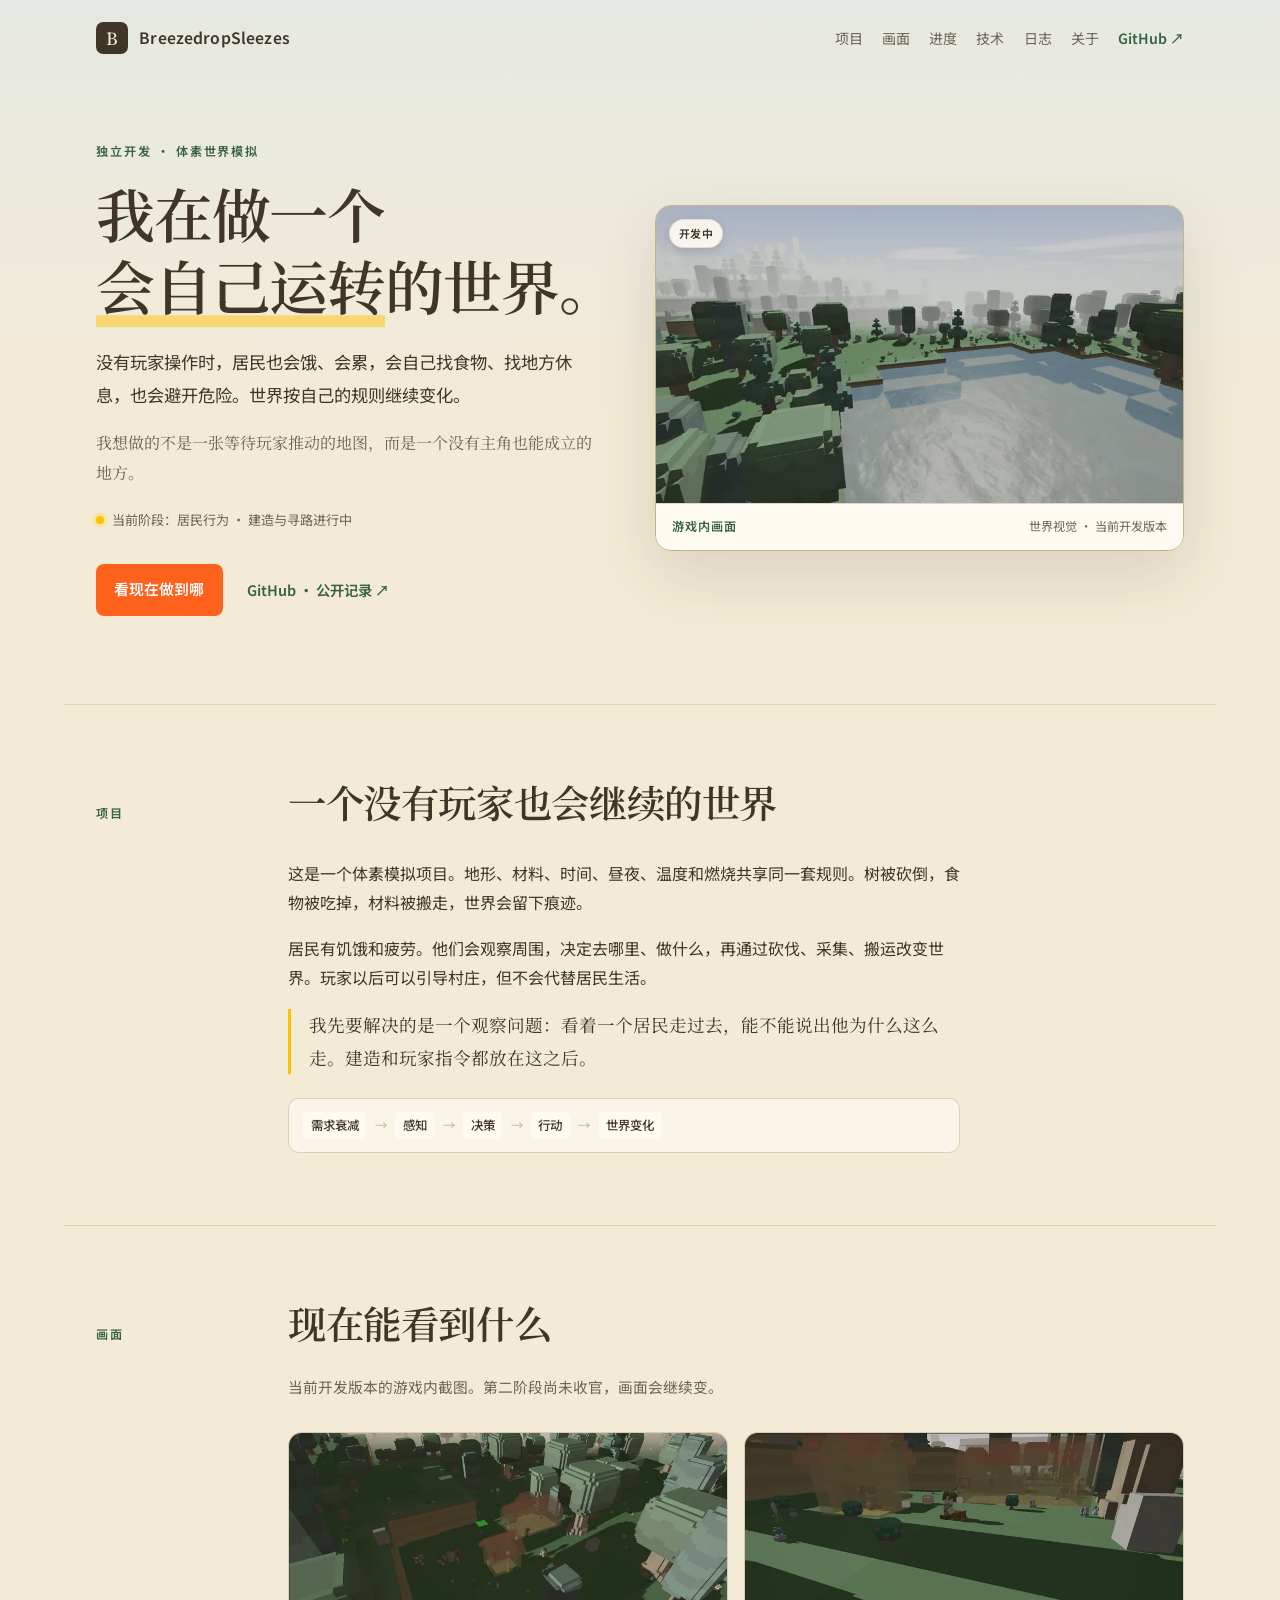
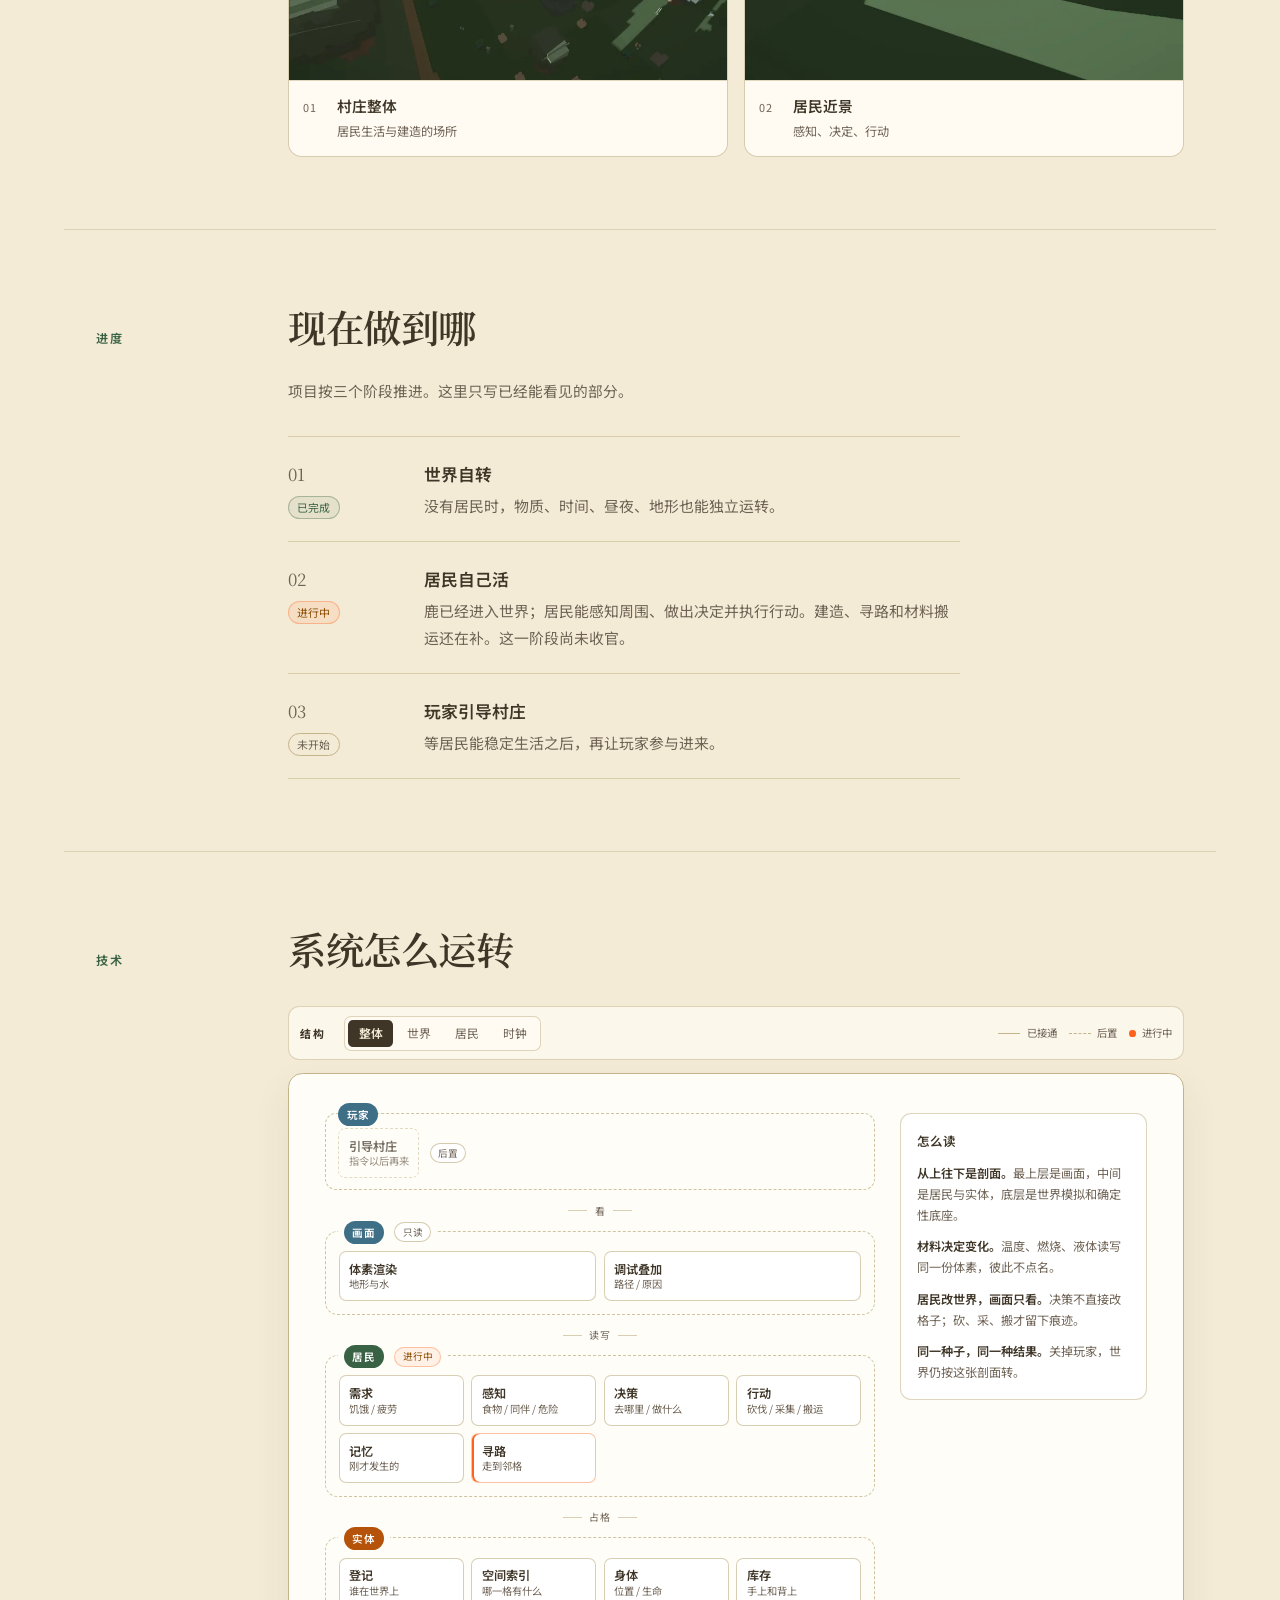
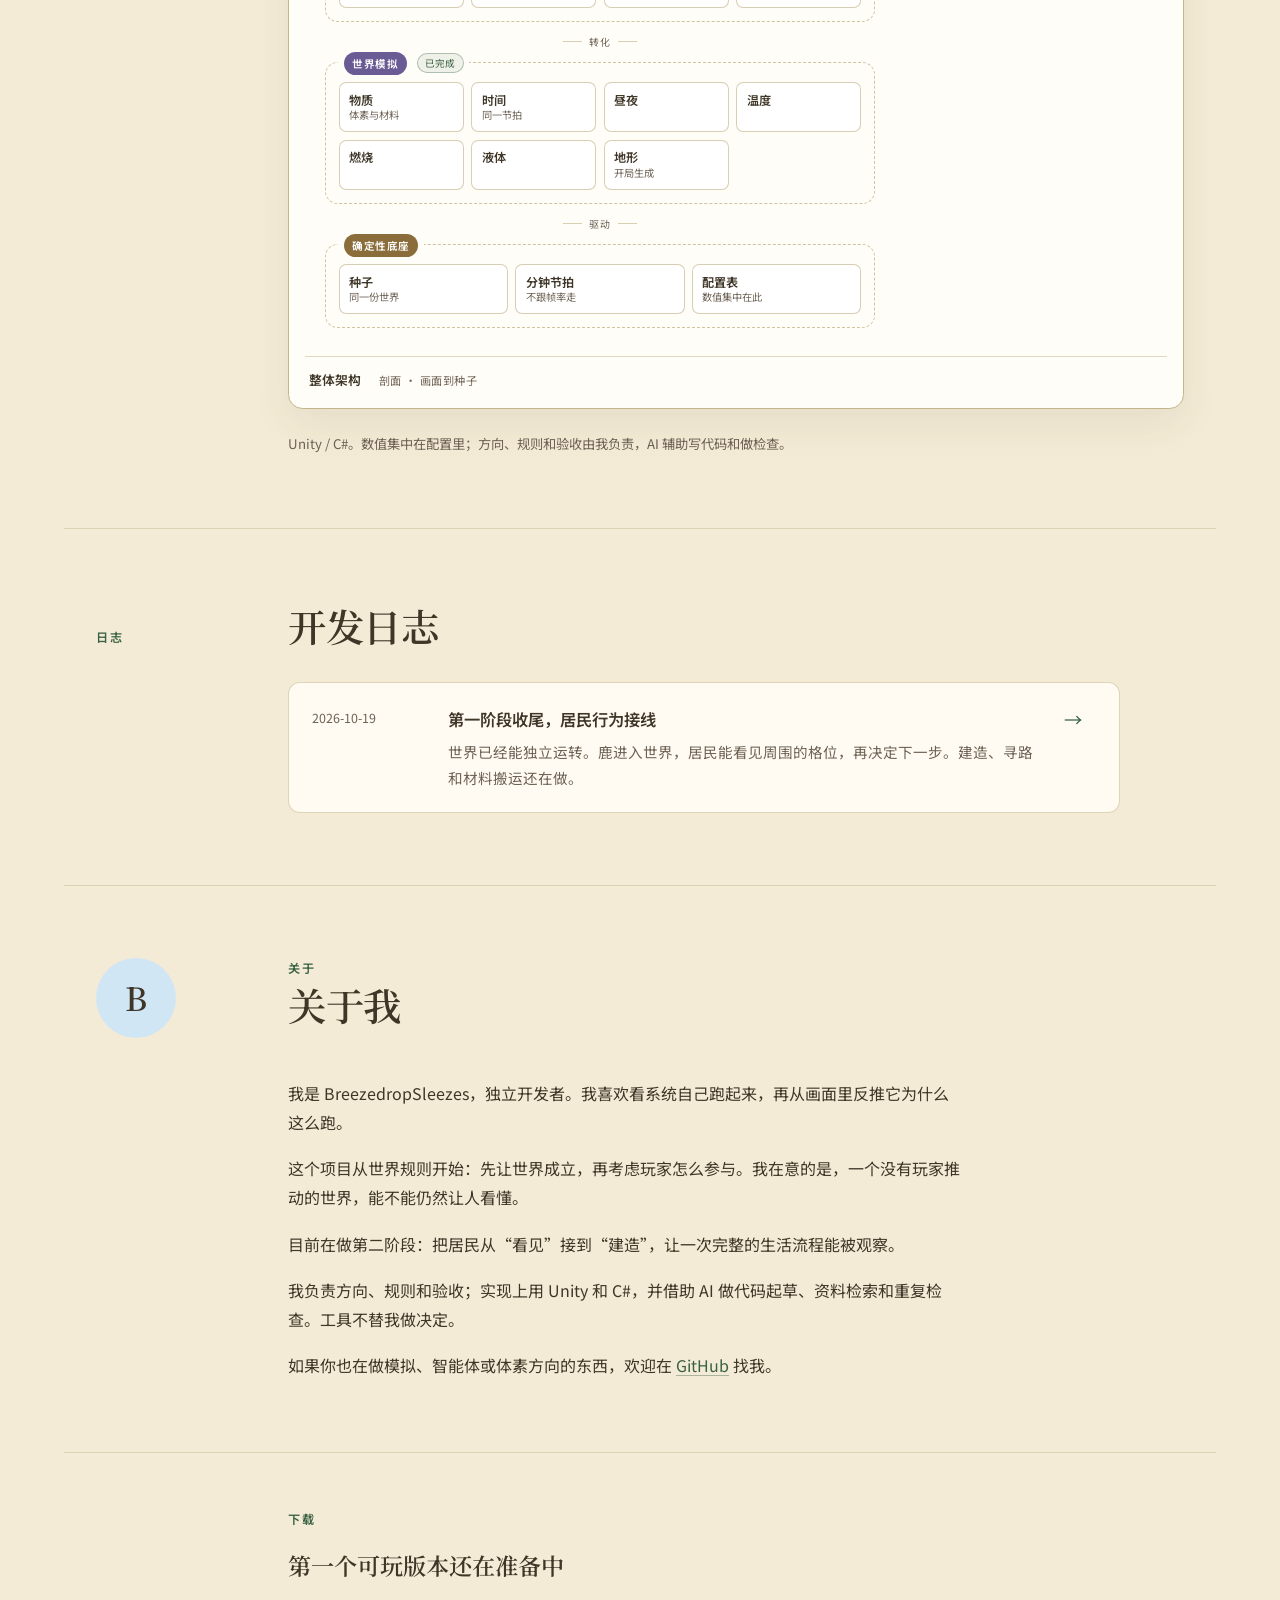
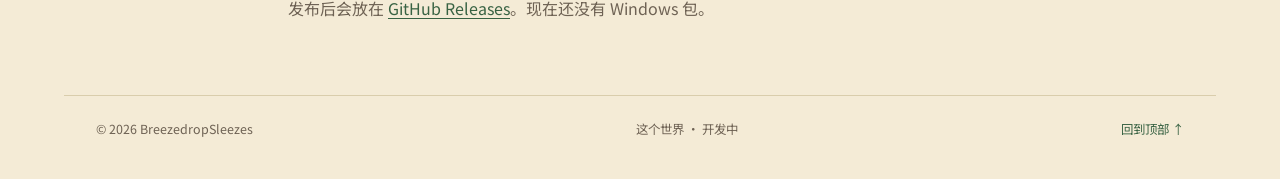
==== index.html @ d8ef123d "保存当前公开页：个人主页、游戏截图和四视图系统地图。 Co-authored-by: Cursor <cursoragent@cursor.com>" ====
<!DOCTYPE html>
<html lang="zh-Hans">
<head>
  <meta charset="utf-8">
  <meta name="viewport" content="width=device-width, initial-scale=1">
  <meta name="theme-color" content="#f4ebd6">
  <title>BreezedropSleezes · 会自己运转的体素世界</title>
  <meta name="description" content="独立开发者 BreezedropSleezes 的个人主页：一个没有玩家也会继续运转的体素世界。">
  <link rel="stylesheet" href="site.css?v=12">
</head>
<body>
  <a class="skip" href="#main">跳到正文</a>

  <header class="site-header">
    <a class="brand" href="#top">
      <span class="brand-mark" aria-hidden="true">B</span>
      <span class="brand-name">BreezedropSleezes</span>
    </a>
    <nav class="site-nav" aria-label="主导航">
      <a href="#project">项目</a>
      <a href="#shots">画面</a>
      <a href="#progress">进度</a>
      <a href="#tech">技术</a>
      <a href="#log">日志</a>
      <a href="#about">关于</a>
      <a class="nav-github" href="https://github.com/BreezedropSleezes/small-world">GitHub <span aria-hidden="true">↗</span></a>
    </nav>
  </header>

  <main id="main">
    <section class="hero" id="top">
      <div class="hero-copy">
        <p class="eyebrow">独立开发 · 体素世界模拟</p>
        <h1>我在做一个<br><span class="h1-line"><em>会自己运转</em>的世界。</span></h1>
        <p class="lead">没有玩家操作时，居民也会饿、会累，会自己找食物、找地方休息，也会避开危险。世界按自己的规则继续变化。</p>
        <p class="hero-note">我想做的不是一张等待玩家推动的地图，而是一个没有主角也能成立的地方。</p>
        <p class="hero-status"><span class="status-dot" aria-hidden="true"></span>当前阶段：居民行为 · 建造与寻路进行中</p>
        <div class="actions">
          <a class="button" href="#progress">看现在做到哪</a>
          <a class="text-link" href="https://github.com/BreezedropSleezes/small-world">GitHub · 公开记录 <span aria-hidden="true">↗</span></a>
        </div>
      </div>

      <figure class="hero-shot">
        <div class="shot-frame">
          <span class="shot-badge">开发中</span>
          <picture>
            <source type="image/webp" srcset="assets/world-800.webp 800w, assets/world-1600.webp 1600w" sizes="(max-width: 900px) 92vw, 46vw">
            <img src="assets/world-1600.jpg" srcset="assets/world-800.jpg 800w, assets/world-1600.jpg 1600w" sizes="(max-width: 900px) 92vw, 46vw" width="1600" height="900" alt="体素世界的游戏内画面，包含地形、植被与光照" fetchpriority="high">
          </picture>
          <figcaption>
            <span class="shot-kicker">游戏内画面</span>
            <span class="shot-title">世界视觉 · 当前开发版本</span>
          </figcaption>
        </div>
      </figure>
    </section>

    <section class="section" id="project">
      <div class="section-head">
        <p class="eyebrow">项目</p>
        <h2>一个没有玩家也会继续的世界</h2>
      </div>
      <div class="prose">
        <p>这是一个体素模拟项目。地形、材料、时间、昼夜、温度和燃烧共享同一套规则。树被砍倒，食物被吃掉，材料被搬走，世界会留下痕迹。</p>
        <p>居民有饥饿和疲劳。他们会观察周围，决定去哪里、做什么，再通过砍伐、采集、搬运改变世界。玩家以后可以引导村庄，但不会代替居民生活。</p>
        <p class="statement">我先要解决的是一个观察问题：看着一个居民走过去，能不能说出他为什么这么走。建造和玩家指令都放在这之后。</p>
        <div class="loop-strip" aria-label="居民行为回路">
          <span>需求衰减</span><i aria-hidden="true">→</i>
          <span>感知</span><i aria-hidden="true">→</i>
          <span>决策</span><i aria-hidden="true">→</i>
          <span>行动</span><i aria-hidden="true">→</i>
          <span>世界变化</span>
        </div>
      </div>
    </section>

    <section class="section" id="shots">
      <div class="section-head">
        <p class="eyebrow">画面</p>
        <h2>现在能看到什么</h2>
        <p class="section-intro">当前开发版本的游戏内截图。第二阶段尚未收官，画面会继续变。</p>
      </div>
      <div class="gallery">
        <figure class="shot-card">
          <picture>
            <source type="image/webp" srcset="assets/village-800.webp 800w, assets/village-1600.webp 1600w" sizes="(max-width: 900px) 92vw, 28vw">
            <img src="assets/village-1600.jpg" srcset="assets/village-800.jpg 800w, assets/village-1600.jpg 1600w" sizes="(max-width: 900px) 92vw, 28vw" width="1600" height="900" alt="村庄整体的游戏内画面" loading="lazy">
          </picture>
          <figcaption>
            <span>01</span>
            <strong>村庄整体</strong>
            <small>居民生活与建造的场所</small>
          </figcaption>
        </figure>
        <figure class="shot-card">
          <picture>
            <source type="image/webp" srcset="assets/resident-800.webp 800w, assets/resident-1600.webp 1600w" sizes="(max-width: 900px) 92vw, 28vw">
            <img src="assets/resident-1600.jpg" srcset="assets/resident-800.jpg 800w, assets/resident-1600.jpg 1600w" sizes="(max-width: 900px) 92vw, 28vw" width="1600" height="900" alt="居民近景的游戏内画面" loading="lazy">
          </picture>
          <figcaption>
            <span>02</span>
            <strong>居民近景</strong>
            <small>感知、决定、行动</small>
          </figcaption>
        </figure>
      </div>
    </section>

    <section class="section" id="progress">
      <div class="section-head">
        <p class="eyebrow">进度</p>
        <h2>现在做到哪</h2>
        <p class="section-intro">项目按三个阶段推进。这里只写已经能看见的部分。</p>
      </div>
      <ol class="timeline">
        <li class="timeline-item is-done">
          <div class="timeline-meta"><span class="phase">01</span><span class="pill">已完成</span></div>
          <div class="timeline-body">
            <h3>世界自转</h3>
            <p>没有居民时，物质、时间、昼夜、地形也能独立运转。</p>
          </div>
        </li>
        <li class="timeline-item is-active">
          <div class="timeline-meta"><span class="phase">02</span><span class="pill">进行中</span></div>
          <div class="timeline-body">
            <h3>居民自己活</h3>
            <p>鹿已经进入世界；居民能感知周围、做出决定并执行行动。建造、寻路和材料搬运还在补。这一阶段尚未收官。</p>
          </div>
        </li>
        <li class="timeline-item">
          <div class="timeline-meta"><span class="phase">03</span><span class="pill">未开始</span></div>
          <div class="timeline-body">
            <h3>玩家引导村庄</h3>
            <p>等居民能稳定生活之后，再让玩家参与进来。</p>
          </div>
        </li>
      </ol>
    </section>

    <section class="section" id="tech">
      <div class="section-head">
        <p class="eyebrow">技术</p>
        <h2>系统怎么运转</h2>
      </div>
      <div class="arch">
        <div class="arch-toolbar">
          <p class="arch-kicker">结构</p>
          <div class="arch-tabs">
            <input class="arch-input" type="radio" name="arch-view" id="arch-overview" checked>
            <label for="arch-overview">整体</label>
            <input class="arch-input" type="radio" name="arch-view" id="arch-world">
            <label for="arch-world">世界</label>
            <input class="arch-input" type="radio" name="arch-view" id="arch-agent">
            <label for="arch-agent">居民</label>
            <input class="arch-input" type="radio" name="arch-view" id="arch-clock">
            <label for="arch-clock">时钟</label>
          </div>
          <ul class="arch-legend">
            <li><i class="arch-swatch" aria-hidden="true"></i>已接通</li>
            <li><i class="arch-swatch is-dash" aria-hidden="true"></i>后置</li>
            <li><i class="arch-swatch is-hot" aria-hidden="true"></i>进行中</li>
          </ul>
        </div>

        <div class="arch-viewport">
          <article class="arch-board" data-panel="overview" aria-label="整体架构">
            <div class="arch-frame">
              <span class="arch-c tl" aria-hidden="true"></span>
              <span class="arch-c tr" aria-hidden="true"></span>
              <span class="arch-c bl" aria-hidden="true"></span>
              <span class="arch-c br" aria-hidden="true"></span>
              <div class="arch-split">
                <div class="arch-stack">
                  <div class="arch-player">
                    <span class="arch-layer-idx">00</span>
                    <strong>玩家</strong>
                    <div class="arch-node is-pending"><strong>引导村庄</strong><small>指令以后再来</small></div>
                    <span class="arch-tag">后置</span>
                  </div>
                  <div class="arch-join">看</div>
                  <div class="arch-layer is-view">
                    <div class="arch-layer-head">
                      <span class="arch-layer-idx">01</span>
                      <strong>画面</strong>
                      <span class="arch-tag">只读</span>
                    </div>
                    <div class="arch-nodes">
                      <div class="arch-node"><strong>体素渲染</strong><small>地形与水</small></div>
                      <div class="arch-node"><strong>调试叠加</strong><small>路径 / 原因</small></div>
                    </div>
                  </div>
                  <div class="arch-join">读写</div>
                  <div class="arch-layer is-agent">
                    <div class="arch-layer-head">
                      <span class="arch-layer-idx">02</span>
                      <strong>居民</strong>
                      <span class="arch-tag is-hot">进行中</span>
                    </div>
                    <div class="arch-nodes">
                      <div class="arch-node"><strong>需求</strong><small>饥饿 / 疲劳</small></div>
                      <div class="arch-node"><strong>感知</strong><small>食物 / 同伴 / 危险</small></div>
                      <div class="arch-node"><strong>决策</strong><small>去哪里 / 做什么</small></div>
                      <div class="arch-node"><strong>行动</strong><small>砍伐 / 采集 / 搬运</small></div>
                      <div class="arch-node"><strong>记忆</strong><small>刚才发生的</small></div>
                      <div class="arch-node is-hot"><strong>寻路</strong><small>走到邻格</small></div>
                    </div>
                  </div>
                  <div class="arch-join">占格</div>
                  <div class="arch-layer is-entity">
                    <div class="arch-layer-head">
                      <span class="arch-layer-idx">03</span>
                      <strong>实体</strong>
                    </div>
                    <div class="arch-nodes">
                      <div class="arch-node"><strong>登记</strong><small>谁在世界上</small></div>
                      <div class="arch-node"><strong>空间索引</strong><small>哪一格有什么</small></div>
                      <div class="arch-node"><strong>身体</strong><small>位置 / 生命</small></div>
                      <div class="arch-node"><strong>库存</strong><small>手上和背上</small></div>
                    </div>
                  </div>
                  <div class="arch-join">转化</div>
                  <div class="arch-layer is-world">
                    <div class="arch-layer-head">
                      <span class="arch-layer-idx">04</span>
                      <strong>世界模拟</strong>
                      <span class="arch-tag is-done">已完成</span>
                    </div>
                    <div class="arch-nodes">
                      <div class="arch-node"><strong>物质</strong><small>体素与材料</small></div>
                      <div class="arch-node"><strong>时间</strong><small>同一节拍</small></div>
                      <div class="arch-node"><strong>昼夜</strong></div>
                      <div class="arch-node"><strong>温度</strong></div>
                      <div class="arch-node"><strong>燃烧</strong></div>
                      <div class="arch-node"><strong>液体</strong></div>
                      <div class="arch-node"><strong>地形</strong><small>开局生成</small></div>
                    </div>
                  </div>
                  <div class="arch-join">驱动</div>
                  <div class="arch-layer is-base">
                    <div class="arch-layer-head">
                      <span class="arch-layer-idx">05</span>
                      <strong>确定性底座</strong>
                    </div>
                    <div class="arch-nodes">
                      <div class="arch-node"><strong>种子</strong><small>同一份世界</small></div>
                      <div class="arch-node"><strong>分钟节拍</strong><small>不跟帧率走</small></div>
                      <div class="arch-node"><strong>配置表</strong><small>数值集中在此</small></div>
                    </div>
                  </div>
                </div>
                <aside class="arch-notes">
                  <h3>怎么读</h3>
                  <p><strong>从上往下是剖面。</strong>最上层是画面，中间是居民与实体，底层是世界模拟和确定性底座。</p>
                  <p><strong>材料决定变化。</strong>温度、燃烧、液体读写同一份体素，彼此不点名。</p>
                  <p><strong>居民改世界，画面只看。</strong>决策不直接改格子；砍、采、搬才留下痕迹。</p>
                  <p><strong>同一种子，同一种结果。</strong>关掉玩家，世界仍按这张剖面转。</p>
                </aside>
              </div>
            </div>
            <footer class="arch-plate">
              <span class="arch-plate-id">01 / 04</span>
              <b>整体架构</b>
              <span>剖面 · 画面到种子</span>
            </footer>
          </article>

          <article class="arch-board" data-panel="world" aria-label="世界模拟">
            <div class="arch-frame">
              <span class="arch-c tl" aria-hidden="true"></span>
              <span class="arch-c tr" aria-hidden="true"></span>
              <span class="arch-c bl" aria-hidden="true"></span>
              <span class="arch-c br" aria-hidden="true"></span>
              <div class="world-beat">
                <strong>时间节拍</strong>
                <div class="world-beat-line" aria-hidden="true"></div>
              </div>
              <div class="world-systems">
                <div class="arch-node"><strong>昼夜</strong><small>阶段更替</small></div>
                <div class="arch-node"><strong>温度</strong><small>热在格子里走</small></div>
                <div class="arch-node"><strong>燃烧</strong><small>蔓延 · 产热</small></div>
                <div class="arch-node"><strong>液体</strong><small>流 · 结冰</small></div>
                <div class="arch-node"><strong>再生</strong><small>采空再长</small></div>
              </div>
              <div class="world-core">
                <div class="world-side">
                  <span>开局一次</span>
                  <strong>地形生成</strong>
                  <p>种子写下地形和水域。之后由规则继续。</p>
                </div>
                <figure>
                  <svg class="vx-map" viewBox="0 0 180 72" role="img" aria-label="体素格子示意：地面、水和一棵树">
                    <rect width="180" height="72" fill="#fffbf3"></rect>
                    <rect x="0" y="48" width="180" height="24" fill="#3f3628" opacity="0.12"></rect>
                    <rect x="120" y="48" width="60" height="24" fill="#7bb5ce" opacity="0.42"></rect>
                    <rect x="48" y="24" width="12" height="24" fill="#386243" opacity="0.42"></rect>
                    <rect x="36" y="36" width="12" height="12" fill="#386243" opacity="0.28"></rect>
                    <rect x="60" y="36" width="12" height="12" fill="#386243" opacity="0.22"></rect>
                    <path d="M0 48h180M0 60h180M120 48v24" fill="none" stroke="#c4b48a" stroke-opacity="0.35"></path>
                    <g stroke="#c4b48a" stroke-opacity="0.5" stroke-width="0.6">
                      <path d="M0 0h180v72H0z" fill="none"></path>
                      <path d="M12 0v72M24 0v72M36 0v72M48 0v72M60 0v72M72 0v72M84 0v72M96 0v72M108 0v72M120 0v72M132 0v72M144 0v72M156 0v72M168 0v72" fill="none"></path>
                      <path d="M0 12h180M0 24h180M0 36h180M0 48h180M0 60h180" fill="none"></path>
                    </g>
                  </svg>
                  <figcaption class="vx-caption">体素 / 材料 · 共用一份格子</figcaption>
                </figure>
                <div class="world-side is-read">
                  <span>只读</span>
                  <strong>渲染</strong>
                  <p>画面消费格子，不写回模拟。</p>
                </div>
              </div>
              <aside class="arch-notes world-foot">
                <p><strong>相互作用由规则产生。</strong>火产热，水灭火，冷使水结冰。没有一条单独剧本把这三件事写在一起。</p>
              </aside>
            </div>
            <footer class="arch-plate">
              <span class="arch-plate-id">02 / 04</span>
              <b>世界模拟</b>
              <span>已完成 · 没有居民也能转</span>
            </footer>
          </article>

          <article class="arch-board" data-panel="agent" aria-label="居民结构">
            <div class="arch-frame">
              <span class="arch-c tl" aria-hidden="true"></span>
              <span class="arch-c tr" aria-hidden="true"></span>
              <span class="arch-c bl" aria-hidden="true"></span>
              <span class="arch-c br" aria-hidden="true"></span>
              <ol class="agent-ribbon">
                <li>需求</li>
                <li>感知</li>
                <li>决策</li>
                <li>行动</li>
                <li class="is-loop">物质变化</li>
              </ol>
              <div class="agent-cols">
                <section class="agent-col">
                  <header>看见</header>
                  <div class="arch-nodes">
                    <div class="arch-node"><strong>感知快照</strong><small>周围的食物、同伴、危险</small></div>
                    <div class="arch-node"><strong>记忆切片</strong><small>刚才做成了什么</small></div>
                    <div class="arch-node"><strong>身体状态</strong><small>饥饿、疲劳、位置</small></div>
                  </div>
                </section>
                <section class="agent-col is-decide">
                  <header>决定</header>
                  <div class="arch-nodes">
                    <div class="arch-node"><strong>规则决策</strong><small>始终在场，给出下一步</small></div>
                    <div class="arch-node is-pending"><strong>战略决策</strong><small>更长时段的计划 · 后置</small></div>
                    <div class="arch-node is-pending"><strong>战术决策</strong><small>即时反应 · 后置</small></div>
                    <div class="arch-node"><strong>只读快照</strong><small>决策不直接改格子</small></div>
                  </div>
                </section>
                <section class="agent-col">
                  <header>动手</header>
                  <div class="arch-nodes">
                    <div class="arch-node"><strong>行动配方</strong><small>砍伐 / 采集 / 搬运</small></div>
                    <div class="arch-node is-hot"><strong>寻路</strong><small>走到邻格 · 进行中</small></div>
                    <div class="arch-node"><strong>改世界</strong><small>格子留下痕迹</small></div>
                  </div>
                </section>
              </div>
              <div class="agent-strip">
                <h3>一条能看懂的因果</h3>
                <ol>
                  <li><b>饥饿不足</b></li>
                  <li><b>看见浆果</b></li>
                  <li><b>决定采集</b></li>
                  <li><b>走到邻格</b></li>
                  <li><b>浆果丛变空</b></li>
                  <li><b>吃下去</b></li>
                </ol>
              </div>
            </div>
            <footer class="arch-plate">
              <span class="arch-plate-id">03 / 04</span>
              <b>居民</b>
              <span>进行中 · 每一步能对上画面</span>
            </footer>
          </article>

          <article class="arch-board" data-panel="clock" aria-label="确定性时钟">
            <div class="arch-frame">
              <span class="arch-c tl" aria-hidden="true"></span>
              <span class="arch-c tr" aria-hidden="true"></span>
              <span class="arch-c bl" aria-hidden="true"></span>
              <span class="arch-c br" aria-hidden="true"></span>
              <div class="clock-rail">
                <div class="clock-seed">
                  <span>种子</span>
                  <strong>同一份</strong>
                </div>
                <div class="clock-track">
                  <span class="clock-playhead" aria-hidden="true"></span>
                  <strong>分钟节拍</strong>
                  <small>所有系统共用一条时间轴</small>
                </div>
              </div>
              <div class="clock-subs">
                <div class="arch-node"><strong>昼夜</strong><small>阶段</small></div>
                <div class="arch-node"><strong>温度</strong><small>传热</small></div>
                <div class="arch-node"><strong>需求</strong><small>衰减</small></div>
                <div class="arch-node"><strong>行为</strong><small>逐步执行</small></div>
                <div class="arch-node"><strong>燃烧</strong><small>燃耗</small></div>
              </div>
              <div class="clock-eq" aria-label="同一种子加同一输入得到同一种结果">
                <span>同一种子</span>
                <i>+</i>
                <span>同一输入</span>
                <i>=</i>
                <span>同一种结果</span>
              </div>
              <p class="clock-not"><b>模拟不跟随帧率</b>，也不靠随机数制造变化。数值集中在配置表里，不散落在规则实现中。</p>
            </div>
            <footer class="arch-plate">
              <span class="arch-plate-id">04 / 04</span>
              <b>时钟</b>
              <span>确定性 · 可回放</span>
            </footer>
          </article>
        </div>
      </div>

      <p class="tech-note">Unity / C#。数值集中在配置里；方向、规则和验收由我负责，AI 辅助写代码和做检查。</p>
    </section>

    <section class="section" id="log">
      <div class="section-head">
        <p class="eyebrow">日志</p>
        <h2>开发日志</h2>
      </div>
      <a class="log-card" href="log/2026-10-19.html">
        <div class="log-date">2026-10-19</div>
        <div class="log-main">
          <h3>第一阶段收尾，居民行为接线</h3>
          <p>世界已经能独立运转。鹿进入世界，居民能看见周围的格位，再决定下一步。建造、寻路和材料搬运还在做。</p>
        </div>
        <span class="log-arrow" aria-hidden="true">→</span>
      </a>
    </section>

    <section class="section about" id="about">
      <div class="about-mark" aria-hidden="true">B</div>
      <div class="section-head">
        <p class="eyebrow">关于</p>
        <h2>关于我</h2>
      </div>
      <div class="prose">
        <p>我是 BreezedropSleezes，独立开发者。我喜欢看系统自己跑起来，再从画面里反推它为什么这么跑。</p>
        <p>这个项目从世界规则开始：先让世界成立，再考虑玩家怎么参与。我在意的是，一个没有玩家推动的世界，能不能仍然让人看懂。</p>
        <p>目前在做第二阶段：把居民从“看见”接到“建造”，让一次完整的生活流程能被观察。</p>
        <p>我负责方向、规则和验收；实现上用 Unity 和 C#，并借助 AI 做代码起草、资料检索和重复检查。工具不替我做决定。</p>
        <p>如果你也在做模拟、智能体或体素方向的东西，欢迎在 <a href="https://github.com/BreezedropSleezes">GitHub</a> 找我。</p>
      </div>
    </section>

    <section class="download-note" id="download">
      <div>
        <p class="eyebrow">下载</p>
        <h2>第一个可玩版本还在准备中</h2>
        <p>发布后会放在 <a href="https://github.com/BreezedropSleezes/small-world/releases">GitHub Releases</a>。现在还没有 Windows 包。</p>
      </div>
    </section>
  </main>

  <footer class="site-footer">
    <span>© 2026 BreezedropSleezes</span>
    <span>这个世界 · 开发中</span>
    <a href="#top">回到顶部 ↑</a>
  </footer>
</body>
</html>
---- site.css ----
@import url("https://fonts.googleapis.com/css2?family=Noto+Sans+SC:wght@400;500;600&family=Noto+Serif+SC:wght@500;600;700&display=swap");

:root {
  --paper: #f4ebd6;
  --card: #fffbf3;
  --ink: #3f3628;
  --muted: #6e6254;
  --line: #c4b48a;
  --sky: #7bb5ce;
  --sky-soft: #d1e6f5;
  --accent: #fe621d;
  --gold: #ffc000;
  --leaf: #386243;
  --max: 72rem;
  --text: 42rem;
  --serif: "Noto Serif SC", "Songti SC", serif;
  --sans: "Noto Sans SC", "PingFang SC", "Microsoft YaHei", sans-serif;
}

* { box-sizing: border-box; }

html { scroll-behavior: smooth; }

body {
  margin: 0;
  color: var(--ink);
  background:
    linear-gradient(180deg, rgba(209, 230, 245, 0.42) 0, rgba(209, 230, 245, 0) 26rem),
    var(--paper);
  font-family: var(--sans);
  font-size: 16px;
  line-height: 1.8;
  -webkit-font-smoothing: antialiased;
  text-rendering: optimizeLegibility;
}

a { color: inherit; }

a:focus-visible {
  outline: 2px solid var(--accent);
  outline-offset: 3px;
  border-radius: 2px;
}

::selection {
  background: rgba(255, 192, 0, 0.45);
}

.skip {
  position: absolute;
  left: 1rem;
  top: -3rem;
  z-index: 20;
  padding: 0.5rem 0.8rem;
  background: var(--ink);
  color: var(--paper);
  text-decoration: none;
  border-radius: 0.35rem;
}

.skip:focus { top: 1rem; }

.site-header {
  display: flex;
  align-items: center;
  justify-content: space-between;
  gap: 1.5rem;
  max-width: var(--max);
  margin: 0 auto;
  padding: 1.4rem 2rem;
}

.brand {
  display: inline-flex;
  align-items: center;
  gap: 0.7rem;
  text-decoration: none;
}

.brand-mark {
  display: grid;
  place-items: center;
  width: 2rem;
  height: 2rem;
  border-radius: 0.45rem;
  background: var(--ink);
  color: var(--paper);
  font-family: var(--serif);
  font-size: 1.05rem;
  font-weight: 600;
}

.brand-name {
  font-size: 0.98rem;
  font-weight: 600;
  letter-spacing: 0.01em;
}

.site-nav {
  display: flex;
  flex-wrap: wrap;
  align-items: center;
  gap: 0.25rem 1.2rem;
  color: var(--muted);
  font-size: 0.88rem;
}

.site-nav a {
  text-decoration: none;
  transition: color 160ms ease;
}

.site-nav a:hover { color: var(--ink); }

.site-nav .nav-github {
  color: var(--leaf);
  font-weight: 600;
}

.hero {
  display: grid;
  grid-template-columns: minmax(0, 1.25fr) minmax(18rem, 0.75fr);
  align-items: center;
  gap: 4.5rem;
  max-width: var(--max);
  margin: 0 auto;
  padding: 4rem 2rem 5.5rem;
}

.eyebrow {
  margin: 0 0 0.9rem;
  color: var(--leaf);
  font-size: 0.76rem;
  font-weight: 600;
  letter-spacing: 0.16em;
}

.hero h1 {
  margin: 0;
  font-family: var(--serif);
  font-size: clamp(2.35rem, 5.2vw, 4.4rem);
  font-weight: 600;
  line-height: 1.22;
  letter-spacing: -0.02em;
}

.hero h1 em {
  font-style: normal;
  box-shadow: inset 0 -0.2em 0 rgba(255, 192, 0, 0.48);
}

.lead {
  max-width: 35rem;
  margin: 1.6rem 0 0;
  font-size: 1.08rem;
  line-height: 1.9;
}

.hero-note {
  max-width: 33rem;
  margin: 1rem 0 0;
  color: var(--muted);
  font-family: var(--serif);
  font-size: 1rem;
  line-height: 1.85;
}

.hero-status {
  display: flex;
  align-items: center;
  gap: 0.5rem;
  margin: 1.3rem 0 0;
  color: var(--muted);
  font-size: 0.82rem;
}

.status-dot {
  width: 0.48rem;
  height: 0.48rem;
  border-radius: 50%;
  background: var(--gold);
  box-shadow: 0 0 0 0.22rem rgba(255, 192, 0, 0.22);
}

.actions {
  display: flex;
  flex-wrap: wrap;
  align-items: center;
  gap: 1.1rem 1.5rem;
  margin-top: 2rem;
}

.button {
  display: inline-flex;
  align-items: center;
  justify-content: center;
  padding: 0.8rem 1.15rem;
  border-radius: 0.5rem;
  background: var(--accent);
  color: #fff;
  font-size: 0.93rem;
  font-weight: 600;
  text-decoration: none;
  transition: background 160ms ease, transform 160ms ease;
}

.button:hover {
  background: #e85716;
  transform: translateY(-1px);
}

.text-link {
  color: var(--leaf);
  font-size: 0.9rem;
  font-weight: 600;
  text-decoration: none;
}

.text-link:hover { text-decoration: underline; text-underline-offset: 0.2em; }

.system-card {
  overflow: hidden;
  border: 1px solid var(--line);
  border-radius: 1rem;
  background: var(--card);
  box-shadow: 0 1.5rem 4rem rgba(63, 54, 40, 0.08);
}

.system-card-head {
  display: flex;
  align-items: center;
  gap: 0.7rem;
  padding: 0.9rem 1.1rem;
  background: var(--sky);
  color: #17313c;
  font-size: 0.82rem;
  font-weight: 600;
}

.system-tag {
  margin-left: auto;
  padding: 0.12rem 0.5rem;
  border-radius: 999px;
  background: rgba(255, 255, 255, 0.6);
  font-size: 0.68rem;
  font-weight: 500;
}

.loop { padding: 1.1rem 1.1rem 0.9rem; }

.loop-step {
  display: grid;
  grid-template-columns: 2rem minmax(0, 1fr);
  column-gap: 0.7rem;
  align-items: baseline;
  padding: 0.42rem 0;
}

.loop-step > span {
  color: var(--muted);
  font-size: 0.68rem;
  letter-spacing: 0.08em;
}

.loop-step strong {
  font-size: 0.94rem;
  font-weight: 600;
}

.loop-step small {
  grid-column: 2;
  color: var(--muted);
  font-size: 0.76rem;
  line-height: 1.5;
}

.loop-arrow {
  margin-left: 0.82rem;
  color: var(--line);
  font-size: 0.76rem;
  line-height: 1;
}

.loop-return {
  margin-top: 0.7rem;
  padding-top: 0.7rem;
  border-top: 1px dashed rgba(196, 180, 138, 0.8);
  color: var(--muted);
  font-size: 0.72rem;
}

.system-foot {
  display: flex;
  align-items: center;
  gap: 0.7rem;
  padding: 0.8rem 1.1rem 1rem;
  border-top: 1px solid rgba(196, 180, 138, 0.45);
  color: var(--muted);
  font-size: 0.72rem;
}

.system-foot-line {
  flex: 1;
  height: 1px;
  background: var(--line);
  opacity: 0.55;
}

.section {
  max-width: var(--max);
  margin: 0 auto;
  padding: 4.5rem 2rem;
  border-top: 1px solid rgba(196, 180, 138, 0.45);
}

.section-head {
  display: grid;
  grid-template-columns: 10rem minmax(0, 1fr);
  gap: 2rem;
  align-items: baseline;
  margin-bottom: 2rem;
}

.section-head .eyebrow { margin: 0; }

.section-head h2 {
  margin: 0;
  font-family: var(--serif);
  font-size: clamp(1.8rem, 3vw, 2.55rem);
  font-weight: 600;
  line-height: 1.3;
  letter-spacing: -0.01em;
}

.section-intro {
  grid-column: 2;
  margin: -0.4rem 0 0;
  color: var(--muted);
  font-size: 0.92rem;
}

.prose {
  max-width: var(--text);
  margin-left: 12rem;
}

.prose p { margin: 0 0 1.1rem; }

.prose p:last-child { margin-bottom: 0; }

.prose a {
  color: var(--leaf);
  text-decoration-color: rgba(56, 98, 67, 0.4);
  text-underline-offset: 0.18em;
}

.statement {
  margin-top: 1.5rem;
  padding-left: 1.1rem;
  border-left: 3px solid var(--gold);
  font-family: var(--serif);
  font-size: 1.1rem;
  line-height: 1.85;
}

.timeline {
  max-width: var(--text);
  margin: 0 0 0 12rem;
  padding: 0;
  list-style: none;
}

.timeline-item {
  display: grid;
  grid-template-columns: 7rem minmax(0, 1fr);
  gap: 1.5rem;
  padding: 1.35rem 0;
  border-top: 1px solid rgba(196, 180, 138, 0.55);
}

.timeline-item:last-child {
  border-bottom: 1px solid rgba(196, 180, 138, 0.55);
}

.timeline-meta {
  display: flex;
  flex-direction: column;
  align-items: flex-start;
  gap: 0.45rem;
}

.phase {
  color: var(--muted);
  font-family: var(--serif);
  font-size: 1.05rem;
}

.pill {
  padding: 0.12rem 0.52rem;
  border: 1px solid var(--line);
  border-radius: 999px;
  color: var(--muted);
  font-size: 0.68rem;
  line-height: 1.6;
}

.is-done .pill {
  border-color: rgba(56, 98, 67, 0.35);
  background: rgba(56, 98, 67, 0.08);
  color: var(--leaf);
}

.is-active .pill {
  border-color: rgba(254, 98, 29, 0.35);
  background: rgba(254, 98, 29, 0.09);
  color: #8a4a00;
}

.timeline-body h3 {
  margin: 0 0 0.25rem;
  font-size: 1.05rem;
  font-weight: 600;
}

.timeline-body p {
  margin: 0;
  color: var(--muted);
  font-size: 0.93rem;
  line-height: 1.8;
}

.tech-grid {
  display: grid;
  grid-template-columns: repeat(3, minmax(0, 1fr));
  gap: 1rem;
  max-width: 52rem;
  margin-left: 12rem;
}

.tech-card {
  padding: 1.25rem;
  border: 1px solid rgba(196, 180, 138, 0.55);
  border-radius: 0.75rem;
  background: var(--card);
}

.tech-index {
  display: block;
  margin-bottom: 0.8rem;
  color: #a77d00;
  font-size: 0.68rem;
  letter-spacing: 0.12em;
}

.tech-card h3 {
  margin: 0 0 0.45rem;
  font-size: 1.02rem;
  font-weight: 600;
}

.tech-card p {
  margin: 0;
  color: var(--muted);
  font-size: 0.9rem;
  line-height: 1.75;
}

.tech-note {
  max-width: 52rem;
  margin: 1.4rem 0 0 12rem;
  color: var(--muted);
  font-size: 0.83rem;
}

.log-card {
  display: grid;
  grid-template-columns: 7rem minmax(0, 1fr) 2rem;
  gap: 1.5rem;
  align-items: start;
  max-width: 52rem;
  margin-left: 12rem;
  padding: 1.35rem 1.45rem;
  border: 1px solid rgba(196, 180, 138, 0.55);
  border-radius: 0.75rem;
  background: var(--card);
  text-decoration: none;
  transition: border-color 160ms ease, transform 160ms ease, box-shadow 160ms ease;
}

.log-card:hover {
  border-color: var(--line);
  box-shadow: 0 0.7rem 1.8rem rgba(63, 54, 40, 0.06);
  transform: translateY(-2px);
}

.log-date {
  padding-top: 0.15rem;
  color: var(--muted);
  font-size: 0.78rem;
}

.log-main h3 {
  margin: 0 0 0.3rem;
  font-size: 1.02rem;
  font-weight: 600;
}

.log-main p {
  margin: 0;
  color: var(--muted);
  font-size: 0.91rem;
  line-height: 1.75;
}

.log-arrow {
  color: var(--leaf);
  font-size: 1.15rem;
  line-height: 1.6;
}

.about {
  display: grid;
  grid-template-columns: 10rem minmax(0, 1fr);
  gap: 2rem;
  align-items: start;
}

.about-mark {
  display: grid;
  place-items: center;
  width: 5rem;
  height: 5rem;
  border-radius: 50%;
  background: var(--sky-soft);
  color: var(--ink);
  font-family: var(--serif);
  font-size: 2rem;
  font-weight: 600;
}

.about .section-head {
  display: block;
  grid-column: 2;
  margin-bottom: 1.1rem;
}

.about .prose {
  grid-column: 2;
  margin-left: 0;
}

.download-note {
  max-width: var(--max);
  margin: 0 auto;
  padding: 3.5rem 2rem 4.5rem;
  border-top: 1px solid rgba(196, 180, 138, 0.45);
}

.download-note > div {
  max-width: 42rem;
  margin-left: 12rem;
}

.download-note h2 {
  margin: 0 0 0.45rem;
  font-family: var(--serif);
  font-size: 1.45rem;
  font-weight: 600;
}

.download-note p:last-child {
  margin: 0;
  color: var(--muted);
}

.download-note a {
  color: var(--leaf);
  text-underline-offset: 0.18em;
}

.site-footer {
  display: flex;
  flex-wrap: wrap;
  justify-content: space-between;
  gap: 0.5rem 1.5rem;
  max-width: var(--max);
  margin: 0 auto;
  padding: 1.4rem 2rem 2.4rem;
  border-top: 1px solid rgba(196, 180, 138, 0.55);
  color: var(--muted);
  font-size: 0.78rem;
}

.site-footer a {
  color: var(--leaf);
  text-decoration: none;
}

.site-footer a:hover { text-decoration: underline; text-underline-offset: 0.2em; }

/* 日志页 */
.article {
  max-width: 42rem;
  margin: 0 auto;
  padding: 3rem 2rem 5rem;
}

.back-link {
  display: inline-block;
  margin-bottom: 2.5rem;
  color: var(--muted);
  font-size: 0.84rem;
  text-decoration: none;
}

.back-link:hover { color: var(--ink); }

.article h1 {
  margin: 0 0 1.1rem;
  font-family: var(--serif);
  font-size: clamp(2rem, 4vw, 2.9rem);
  font-weight: 600;
  line-height: 1.3;
  letter-spacing: -0.01em;
}

.article-lead {
  margin: 0 0 2.5rem;
  color: var(--muted);
  font-size: 1.06rem;
  line-height: 1.9;
}

.article section { margin-top: 2.4rem; }

.article h2 {
  margin: 0 0 0.7rem;
  font-family: var(--serif);
  font-size: 1.3rem;
  font-weight: 600;
}

.article p {
  margin: 0 0 1rem;
  line-height: 1.9;
}

.article-footer {
  display: flex;
  justify-content: space-between;
  gap: 1rem;
  margin-top: 3.5rem;
  padding-top: 1.2rem;
  border-top: 1px solid rgba(196, 180, 138, 0.55);
  font-size: 0.84rem;
}

.article-footer a {
  color: var(--leaf);
  text-decoration: none;
}

.article-footer a:hover { text-decoration: underline; text-underline-offset: 0.2em; }

@media (max-width: 900px) {
  .hero {
    grid-template-columns: 1fr;
    gap: 2.5rem;
    padding-top: 2rem;
    padding-bottom: 4rem;
  }

  .system-card { max-width: 28rem; }

  .section-head {
    grid-template-columns: 1fr;
    gap: 0.35rem;
  }

  .section-intro { grid-column: 1; }

  .prose,
  .timeline,
  .tech-grid,
  .tech-note,
  .arch,
  .log-card,
  .download-note > div {
    margin-left: 0;
  }

  .tech-grid { grid-template-columns: 1fr; }

  .about {
    grid-template-columns: 1fr;
    gap: 1.5rem;
  }

  .about .section-head,
  .about .prose { grid-column: 1; }

  .about-mark {
    width: 3.5rem;
    height: 3.5rem;
    font-size: 1.45rem;
  }
}

@media (max-width: 640px) {
  .site-header {
    align-items: flex-start;
    padding: 1rem 1.2rem;
  }

  .site-nav {
    justify-content: flex-end;
    gap: 0.2rem 0.8rem;
  }

  .site-nav .nav-github {
    width: 100%;
    text-align: right;
  }

  .hero,
  .section,
  .download-note {
    padding-left: 1.2rem;
    padding-right: 1.2rem;
  }

  .hero h1 { font-size: clamp(2.1rem, 10vw, 2.8rem); }

  .timeline-item {
    grid-template-columns: 1fr;
    gap: 0.5rem;
  }

  .timeline-meta {
    flex-direction: row;
    align-items: center;
  }

  .log-card {
    grid-template-columns: 1fr;
    gap: 0.5rem;
  }

  .log-arrow { display: none; }

  .site-footer {
    padding-left: 1.2rem;
    padding-right: 1.2rem;
  }
}

/* —— 技术架构图（图纸板） —— */
.arch {
  max-width: 56rem;
  margin: 2rem 0 0 12rem;
}

.arch-input {
  position: absolute;
  opacity: 0;
  width: 0;
  height: 0;
  pointer-events: none;
}

.arch-toolbar {
  display: flex;
  flex-wrap: wrap;
  align-items: baseline;
  gap: 0.8rem 1.4rem;
  margin-bottom: 0.85rem;
}

.arch-kicker {
  margin: 0;
  color: var(--leaf);
  font-size: 0.72rem;
  font-weight: 600;
  letter-spacing: 0.16em;
}

.arch-tabs {
  display: flex;
  flex-wrap: wrap;
  align-items: center;
  gap: 0.15rem;
}

.arch-tabs label {
  padding: 0.28rem 0.7rem 0.42rem;
  border-bottom: 1px solid transparent;
  color: var(--muted);
  font-size: 0.86rem;
  cursor: pointer;
  transition: color 160ms ease, border-color 160ms ease;
}

.arch-tabs label:hover { color: var(--ink); }

.arch-input:focus-visible + label {
  outline: 2px solid var(--accent);
  outline-offset: 3px;
  border-radius: 2px;
}

.arch:has(#arch-overview:checked) [for="arch-overview"],
.arch:has(#arch-world:checked) [for="arch-world"],
.arch:has(#arch-agent:checked) [for="arch-agent"],
.arch:has(#arch-clock:checked) [for="arch-clock"] {
  color: var(--ink);
  border-bottom-color: var(--ink);
  font-weight: 600;
}

.arch-legend {
  display: flex;
  flex-wrap: wrap;
  gap: 0.85rem;
  margin: 0 0 0 auto;
  padding: 0;
  list-style: none;
  color: var(--muted);
  font-size: 0.68rem;
}

.arch-legend li {
  display: inline-flex;
  align-items: center;
  gap: 0.38rem;
}

.arch-swatch {
  display: block;
  width: 1.1rem;
  height: 0;
  border-top: 1.5px solid var(--ink);
  opacity: 0.55;
}

.arch-swatch.is-dash {
  border-top-style: dashed;
}

.arch-swatch.is-hot {
  width: 0.42rem;
  height: 0.42rem;
  border: 0;
  border-radius: 50%;
  background: var(--gold);
  opacity: 1;
}

.arch-viewport { position: relative; }

.arch-board {
  display: none;
  position: relative;
  overflow: hidden;
  padding: 0.7rem;
  border: 1px solid var(--line);
  border-radius: 0.9rem;
  background: var(--card);
  box-shadow: 0 1.1rem 2.8rem rgba(63, 54, 40, 0.06);
}

.arch:has(#arch-overview:checked) [data-panel="overview"],
.arch:has(#arch-world:checked) [data-panel="world"],
.arch:has(#arch-agent:checked) [data-panel="agent"],
.arch:has(#arch-clock:checked) [data-panel="clock"] {
  display: block;
}

.arch-frame {
  position: relative;
  padding: 1.05rem 1.1rem 0.35rem;
  border: 1px solid rgba(196, 180, 138, 0.45);
}

.arch-c {
  position: absolute;
  width: 0.7rem;
  height: 0.7rem;
  border: 1px solid rgba(63, 54, 40, 0.45);
  pointer-events: none;
}

.arch-frame .arch-c.tl { top: 0.4rem; left: 0.4rem; border-width: 1px 0 0 1px; }
.arch-frame .arch-c.tr { top: 0.4rem; right: 0.4rem; border-width: 1px 1px 0 0; }
.arch-frame .arch-c.bl { bottom: 0.4rem; left: 0.4rem; border-width: 0 0 1px 1px; }
.arch-frame .arch-c.br { bottom: 0.4rem; right: 0.4rem; border-width: 0 1px 1px 0; }

.arch-plate {
  display: flex;
  flex-wrap: wrap;
  align-items: baseline;
  gap: 0.35rem 1.1rem;
  margin-top: 0.55rem;
  padding: 0.55rem 0.85rem 0.15rem;
  color: var(--muted);
  font-size: 0.7rem;
  letter-spacing: 0.04em;
}

.arch-plate b {
  color: var(--ink);
  font-family: var(--serif);
  font-size: 0.86rem;
  font-weight: 600;
  letter-spacing: 0;
}

.arch-plate-id {
  font-variant-numeric: tabular-nums;
  letter-spacing: 0.12em;
}

.arch-split {
  display: grid;
  grid-template-columns: minmax(0, 1.45fr) minmax(14rem, 0.7fr);
  gap: 1.2rem 1.4rem;
  align-items: start;
}

.arch-notes {
  display: flex;
  flex-direction: column;
  gap: 0.85rem;
  padding: 0.15rem 0.1rem 0.6rem;
}

.arch-notes h3 {
  margin: 0;
  font-family: var(--serif);
  font-size: 0.92rem;
  font-weight: 600;
}

.arch-notes p {
  margin: 0;
  color: var(--muted);
  font-size: 0.78rem;
  line-height: 1.7;
}

.arch-notes strong {
  color: var(--ink);
  font-weight: 600;
}

.arch-stack {
  display: flex;
  flex-direction: column;
  gap: 0.28rem;
}

.arch-player {
  display: flex;
  flex-wrap: wrap;
  align-items: center;
  gap: 0.45rem 0.65rem;
  padding: 0.15rem 0.15rem 0.05rem;
}

.arch-player strong {
  font-size: 0.86rem;
  font-weight: 600;
}

.arch-player .arch-tag { margin-left: 0; }

.arch-join {
  display: flex;
  align-items: center;
  justify-content: center;
  gap: 0.45rem;
  color: var(--muted);
  font-size: 0.64rem;
  letter-spacing: 0.12em;
}

.arch-join::before,
.arch-join::after {
  content: "";
  width: 1.6rem;
  height: 1px;
  background: var(--line);
  opacity: 0.8;
}

.arch-layer {
  padding: 0.55rem 0.7rem 0.6rem;
  border: 1px solid rgba(196, 180, 138, 0.55);
  border-radius: 0.55rem;
}

.arch-layer.is-view { background: rgba(123, 181, 206, 0.16); }
.arch-layer.is-agent { background: rgba(56, 98, 67, 0.08); }
.arch-layer.is-entity { background: #fff; }
.arch-layer.is-world { background: rgba(196, 180, 138, 0.2); }
.arch-layer.is-base { background: rgba(63, 54, 40, 0.07); }
.arch-layer.is-ghost {
  background: transparent;
  border-style: dashed;
}

.arch-layer-head {
  display: flex;
  flex-wrap: wrap;
  align-items: baseline;
  gap: 0.55rem;
  margin-bottom: 0.55rem;
}

.arch-layer-idx {
  color: var(--muted);
  font-size: 0.64rem;
  letter-spacing: 0.14em;
}

.arch-layer-head strong {
  font-size: 0.86rem;
  font-weight: 600;
  white-space: nowrap;
}

.arch-tag {
  flex-shrink: 0;
  margin-left: auto;
  padding: 0.04rem 0.42rem;
  border: 1px solid var(--line);
  border-radius: 999px;
  color: var(--muted);
  font-size: 0.62rem;
  line-height: 1.55;
  white-space: nowrap;
}

.arch-tag.is-done {
  border-color: rgba(56, 98, 67, 0.35);
  background: rgba(56, 98, 67, 0.08);
  color: var(--leaf);
}

.arch-tag.is-hot {
  border-color: rgba(255, 192, 0, 0.55);
  background: rgba(255, 192, 0, 0.16);
  color: #8a4a00;
}

.arch-nodes {
  display: flex;
  flex-wrap: wrap;
  gap: 0.4rem;
}

.arch-node {
  padding: 0.38rem 0.58rem 0.4rem;
  border: 1px solid rgba(196, 180, 138, 0.7);
  border-radius: 0.4rem;
  background: rgba(255, 251, 243, 0.92);
}

.arch-node strong {
  display: block;
  font-size: 0.8rem;
  font-weight: 600;
  line-height: 1.35;
}

.arch-node small {
  display: block;
  color: var(--muted);
  font-size: 0.68rem;
  line-height: 1.45;
}

.arch-node.is-pending {
  border-style: dashed;
  background: transparent;
}

.arch-node.is-hot {
  box-shadow: inset 2px 0 0 var(--gold);
}

.world-beat {
  display: grid;
  grid-template-columns: auto minmax(0, 1fr);
  align-items: center;
  gap: 0.8rem;
  margin-bottom: 0;
}

.world-beat strong {
  font-size: 0.8rem;
  font-weight: 600;
  letter-spacing: 0.08em;
}

.world-beat-line {
  position: relative;
  height: 1px;
  background: linear-gradient(90deg, var(--ink), rgba(63, 54, 40, 0.12));
}

.world-beat-line::after {
  content: "";
  position: absolute;
  right: 0;
  top: -3.5px;
  border: 4px solid transparent;
  border-left: 6px solid rgba(63, 54, 40, 0.45);
  border-right: 0;
}

.world-systems {
  display: grid;
  grid-template-columns: repeat(5, minmax(0, 1fr));
  gap: 0.45rem;
  margin: 0.15rem 0 1.05rem;
  padding-top: 0.95rem;
  border-top: 1px solid rgba(63, 54, 40, 0.22);
}

.world-systems .arch-node {
  position: relative;
  min-width: 0;
  text-align: center;
}

.world-systems .arch-node::before {
  content: "";
  position: absolute;
  left: 50%;
  bottom: 100%;
  width: 1px;
  height: 0.95rem;
  background: rgba(63, 54, 40, 0.32);
}

.world-core {
  display: grid;
  grid-template-columns: 8.2rem minmax(0, 1fr) 8.2rem;
  gap: 0.7rem;
  align-items: stretch;
}

.world-core figure { margin: 0; }

.world-side {
  display: flex;
  flex-direction: column;
  justify-content: center;
  gap: 0.45rem;
  padding: 0.7rem 0.65rem;
  border: 1px dashed rgba(196, 180, 138, 0.9);
  border-radius: 0.5rem;
}

.world-side.is-read {
  border-style: solid;
  background: rgba(123, 181, 206, 0.12);
}

.world-side span {
  color: var(--muted);
  font-size: 0.64rem;
  letter-spacing: 0.1em;
}

.world-side strong {
  font-size: 0.86rem;
}

.world-side p {
  margin: 0;
  color: var(--muted);
  font-size: 0.7rem;
  line-height: 1.55;
}

.vx-map {
  display: block;
  width: 100%;
  height: auto;
  border: 1px solid rgba(196, 180, 138, 0.55);
  border-radius: 0.4rem;
  background: #fffbf3;
}

.vx-caption {
  margin: 0.4rem 0 0;
  color: var(--muted);
  font-size: 0.68rem;
  text-align: center;
  letter-spacing: 0.08em;
}

.world-foot { padding-top: 1rem; }

.agent-ribbon {
  display: flex;
  flex-wrap: wrap;
  align-items: center;
  gap: 0.25rem 0.15rem;
  margin: 0 0 1.1rem;
  padding: 0;
  list-style: none;
  font-size: 0.78rem;
  font-weight: 600;
}

.agent-ribbon li {
  display: inline-flex;
  align-items: center;
  gap: 0.15rem;
}

.agent-ribbon li:not(:last-child)::after {
  content: "→";
  margin: 0 0.4rem 0 0.5rem;
  color: var(--line);
  font-weight: 400;
}

.agent-ribbon .is-loop::after {
  content: "↺";
  margin-left: 0.45rem;
  color: var(--muted);
  font-weight: 400;
}

.agent-cols {
  display: grid;
  grid-template-columns: repeat(3, minmax(0, 1fr));
  gap: 0.7rem;
}

.agent-col {
  padding: 0.75rem 0.75rem 0.85rem;
  border: 1px solid rgba(196, 180, 138, 0.55);
  border-radius: 0.5rem;
  background: rgba(255, 255, 255, 0.55);
}

.agent-col.is-decide {
  background: rgba(56, 98, 67, 0.07);
}

.agent-col header {
  margin-bottom: 0.55rem;
  color: var(--muted);
  font-size: 0.64rem;
  letter-spacing: 0.14em;
}

.agent-col .arch-nodes { flex-direction: column; }

.agent-col .arch-node { min-width: 0; }

.agent-strip {
  display: grid;
  grid-template-columns: auto minmax(0, 1fr);
  gap: 0.8rem 1rem;
  align-items: start;
  margin-top: 0.95rem;
  padding: 0.8rem 0.85rem;
  border-top: 1px dashed rgba(196, 180, 138, 0.85);
}

.agent-strip h3 {
  margin: 0;
  font-family: var(--serif);
  font-size: 0.88rem;
  font-weight: 600;
}

.agent-strip ol {
  display: flex;
  flex-wrap: wrap;
  gap: 0.35rem 0.2rem;
  margin: 0;
  padding: 0;
  list-style: none;
  color: var(--muted);
  font-size: 0.74rem;
}

.agent-strip li {
  display: inline-flex;
  align-items: center;
  gap: 0.28rem;
}

.agent-strip li:not(:last-child)::after {
  content: "→";
  color: var(--line);
}

.agent-strip b {
  color: var(--ink);
  font-weight: 600;
}

.clock-rail {
  display: grid;
  grid-template-columns: 7.2rem minmax(0, 1fr);
  gap: 0.9rem;
  align-items: stretch;
  margin-bottom: 0;
}

.clock-seed {
  display: flex;
  flex-direction: column;
  justify-content: center;
  padding: 0.7rem 0.75rem;
  border: 1px solid rgba(196, 180, 138, 0.7);
  border-radius: 0.45rem;
  background: rgba(63, 54, 40, 0.06);
}

.clock-seed span {
  color: var(--muted);
  font-size: 0.64rem;
  letter-spacing: 0.12em;
}

.clock-seed strong {
  font-family: var(--serif);
  font-size: 1.05rem;
  font-weight: 600;
}

.clock-track {
  position: relative;
  display: flex;
  flex-direction: column;
  justify-content: center;
  padding: 0.85rem 0.9rem 0.7rem;
  border: 1px solid rgba(196, 180, 138, 0.55);
  border-radius: 0.45rem;
  background:
    repeating-linear-gradient(
      90deg,
      rgba(63, 54, 40, 0.16) 0,
      rgba(63, 54, 40, 0.16) 1px,
      transparent 1px,
      transparent 12px
    );
  background-position: 0.9rem 50%;
  background-repeat: repeat-x;
  background-size: 12px 12px;
}

.clock-track strong {
  position: relative;
  z-index: 1;
  font-size: 0.8rem;
  letter-spacing: 0.1em;
}

.clock-track small {
  position: relative;
  z-index: 1;
  color: var(--muted);
  font-size: 0.68rem;
}

.clock-playhead {
  position: absolute;
  top: 0.45rem;
  bottom: 0.45rem;
  width: 1.5px;
  background: var(--gold);
  box-shadow: 0 0 0 3px rgba(255, 192, 0, 0.18);
  animation: arch-play 10s linear infinite;
}

.clock-subs {
  display: grid;
  grid-template-columns: repeat(5, minmax(0, 1fr));
  gap: 0.45rem;
  margin: 0.1rem 0 1.05rem;
  padding-top: 0.85rem;
  border-top: 1px solid rgba(63, 54, 40, 0.22);
}

.clock-subs .arch-node {
  position: relative;
  min-width: 0;
  text-align: center;
}

.clock-subs .arch-node::before {
  content: "";
  position: absolute;
  left: 50%;
  bottom: 100%;
  width: 1px;
  height: 0.85rem;
  background: rgba(63, 54, 40, 0.32);
}

.clock-eq {
  display: flex;
  flex-wrap: wrap;
  align-items: center;
  gap: 0.45rem 0.55rem;
  margin-bottom: 0.9rem;
  font-family: var(--serif);
  font-size: 0.95rem;
}

.clock-eq span {
  padding: 0.35rem 0.65rem;
  border: 1px solid rgba(196, 180, 138, 0.7);
  border-radius: 0.4rem;
  background: #fff;
}

.clock-eq i {
  color: var(--muted);
  font-style: normal;
  font-size: 0.84rem;
}

.clock-not {
  color: var(--muted);
  font-size: 0.76rem;
  line-height: 1.7;
}

.clock-not b { color: var(--ink); font-weight: 600; }

@keyframes arch-play {
  from { left: 12%; }
  to { left: 88%; }
}

@media (max-width: 900px) {
  .arch-split,
  .world-core,
  .agent-cols,
  .clock-rail,
  .clock-subs,
  .world-systems {
    grid-template-columns: 1fr;
  }

  .world-systems .arch-node::before,
  .clock-subs .arch-node::before {
    display: none;
  }

  .arch-legend { margin-left: 0; }
}

@media (max-width: 640px) {
  .agent-strip {
    grid-template-columns: 1fr;
    gap: 0.4rem;
  }

  .clock-eq { font-size: 0.85rem; }
}

@media (prefers-reduced-motion: reduce) {
  html { scroll-behavior: auto; }
  *, *::before, *::after {
    transition-duration: 0.01ms !important;
    animation-duration: 0.01ms !important;
  }

  .clock-playhead { animation: none; left: 42%; }
}

/* —— 游戏截图 —— */
.hero {
  grid-template-columns: minmax(0, 1fr) minmax(0, 1.05fr);
  gap: 3.5rem;
}

.hero h1 { font-size: clamp(2.35rem, 4.6vw, 3.8rem); }

.hero h1 .h1-line { white-space: nowrap; }

.hero-shot {
  margin: 0;
  align-self: center;
}

.shot-frame {
  position: relative;
  overflow: hidden;
  border: 1px solid var(--line);
  border-radius: 1rem;
  background: var(--card);
  box-shadow: 0 1.5rem 4rem rgba(63, 54, 40, 0.14);
}

.shot-frame picture { display: block; }

.shot-frame img {
  display: block;
  width: 100%;
  height: auto;
  aspect-ratio: 16 / 9;
  object-fit: cover;
}

.shot-frame figcaption {
  display: flex;
  flex-wrap: wrap;
  align-items: baseline;
  justify-content: space-between;
  gap: 0.25rem 0.8rem;
  padding: 0.75rem 1rem 0.8rem;
  border-top: 1px solid rgba(196, 180, 138, 0.5);
  background: var(--card);
  font-size: 0.76rem;
}

.shot-kicker {
  color: var(--leaf);
  font-weight: 600;
  letter-spacing: 0.08em;
}

.shot-title { color: var(--muted); }

.shot-badge {
  position: absolute;
  top: 0.8rem;
  left: 0.8rem;
  z-index: 2;
  padding: 0.22rem 0.55rem;
  border: 1px solid rgba(63, 54, 40, 0.12);
  border-radius: 999px;
  background: rgba(255, 251, 243, 0.9);
  color: var(--ink);
  font-size: 0.68rem;
  font-weight: 600;
  letter-spacing: 0.04em;
  box-shadow: 0 0.2rem 0.6rem rgba(0, 0, 0, 0.12);
  backdrop-filter: blur(6px);
}

.gallery {
  display: grid;
  grid-template-columns: repeat(2, minmax(0, 1fr));
  gap: 1rem;
  max-width: 56rem;
  margin-left: 12rem;
}

.shot-card {
  margin: 0;
  overflow: hidden;
  border: 1px solid rgba(196, 180, 138, 0.65);
  border-radius: 0.85rem;
  background: var(--card);
  transition: transform 180ms ease, box-shadow 180ms ease, border-color 180ms ease;
}

.shot-card:hover {
  border-color: var(--line);
  box-shadow: 0 1rem 2.4rem rgba(63, 54, 40, 0.1);
  transform: translateY(-3px);
}

.shot-card picture { display: block; }

.shot-card img {
  display: block;
  width: 100%;
  height: auto;
  aspect-ratio: 16 / 9;
  object-fit: cover;
}

.shot-card figcaption {
  display: grid;
  grid-template-columns: 1.5rem minmax(0, 1fr);
  gap: 0.1rem 0.6rem;
  align-items: baseline;
  padding: 0.75rem 0.9rem 0.85rem;
  border-top: 1px solid rgba(196, 180, 138, 0.5);
}

.shot-card figcaption span {
  color: var(--muted);
  font-size: 0.68rem;
  letter-spacing: 0.1em;
}

.shot-card figcaption strong {
  font-size: 0.92rem;
  font-weight: 600;
}

.shot-card figcaption small {
  grid-column: 2;
  color: var(--muted);
  font-size: 0.76rem;
}

.loop-strip {
  display: flex;
  flex-wrap: wrap;
  align-items: center;
  gap: 0.35rem 0.55rem;
  margin-top: 1.5rem;
  padding: 0.8rem 0.9rem;
  border: 1px solid rgba(196, 180, 138, 0.55);
  border-radius: 0.65rem;
  background: rgba(255, 251, 243, 0.6);
  color: var(--muted);
  font-size: 0.78rem;
}

.loop-strip span {
  padding: 0.15rem 0.45rem;
  border-radius: 0.3rem;
  background: var(--card);
  color: var(--ink);
  font-weight: 500;
}

.loop-strip i {
  color: var(--line);
  font-style: normal;
}

/* —— 技术架构图：参考 _diagram_check.png 的白底薄框、虚线分组、彩色标签 —— */
.arch {
  max-width: 60rem;
  margin: 1.5rem 0 0 12rem;
}

.arch-toolbar {
  display: flex;
  flex-wrap: wrap;
  align-items: center;
  gap: 0.7rem 1.2rem;
  margin-bottom: 0.8rem;
  padding: 0.55rem 0.7rem;
  border: 1px solid rgba(196, 180, 138, 0.55);
  border-radius: 0.7rem;
  background: rgba(255, 251, 243, 0.72);
}

.arch-kicker {
  margin: 0;
  color: var(--ink);
  font-size: 0.68rem;
  font-weight: 700;
  letter-spacing: 0.14em;
}

.arch-tabs {
  display: inline-flex;
  flex-wrap: wrap;
  gap: 0.2rem;
  padding: 0.18rem;
  border: 1px solid rgba(196, 180, 138, 0.55);
  border-radius: 0.45rem;
  background: var(--card);
}

.arch-tabs label {
  padding: 0.28rem 0.65rem;
  border: 0;
  border-radius: 0.32rem;
  color: var(--muted);
  font-size: 0.74rem;
  line-height: 1.5;
}

.arch-tabs label:hover {
  background: rgba(196, 180, 138, 0.12);
  color: var(--ink);
}

.arch:has(#arch-overview:checked) [for="arch-overview"],
.arch:has(#arch-world:checked) [for="arch-world"],
.arch:has(#arch-agent:checked) [for="arch-agent"],
.arch:has(#arch-clock:checked) [for="arch-clock"] {
  border: 0;
  background: var(--ink);
  color: var(--paper);
  font-weight: 600;
}

.arch-legend {
  margin-left: auto;
  gap: 0.75rem;
  color: var(--muted);
  font-size: 0.65rem;
}

.arch-swatch {
  width: 1.4rem;
  border-top-color: var(--line);
  opacity: 1;
}

.arch-swatch.is-dash { border-top-style: dashed; }

.arch-swatch.is-hot {
  width: 0.42rem;
  height: 0.42rem;
  background: var(--accent);
}

.arch-board {
  padding: 1rem;
  border: 1px solid var(--line);
  border-radius: 0.9rem;
  background: #fffdf8;
  box-shadow: 0 1rem 2.5rem rgba(63, 54, 40, 0.07);
}

.arch-frame {
  padding: 1.4rem 1.25rem 1rem;
  border: 0;
}

.arch-c { display: none; }

.arch-plate {
  margin-top: 0.75rem;
  padding: 0.65rem 0.25rem 0.1rem;
  border-top: 1px solid rgba(196, 180, 138, 0.5);
  font-size: 0.7rem;
}

.arch-plate b {
  font-family: var(--sans);
  font-size: 0.8rem;
}

.arch-split {
  grid-template-columns: minmax(0, 1.45fr) minmax(15rem, 0.65fr);
  gap: 1.6rem;
}

.arch-notes {
  gap: 0.7rem;
  padding: 1rem;
  border: 1px solid rgba(196, 180, 138, 0.55);
  border-radius: 0.7rem;
  background: #fff;
}

.arch-notes h3 {
  font-family: var(--sans);
  font-size: 0.78rem;
  letter-spacing: 0.06em;
}

.arch-notes p {
  font-size: 0.76rem;
  line-height: 1.7;
}

.arch-stack { gap: 0.95rem; }

.arch-player {
  position: relative;
  padding: 0.9rem 0.75rem 0.7rem;
  border: 1.5px dashed rgba(196, 180, 138, 0.8);
  border-radius: 0.7rem;
  background: transparent;
}

.arch-player > strong:first-of-type {
  position: absolute;
  top: -0.65rem;
  left: 0.75rem;
  padding: 0.12rem 0.55rem;
  border-radius: 999px;
  background: #3f6f86;
  color: #fff;
  font-size: 0.66rem;
  font-weight: 600;
  letter-spacing: 0.04em;
}

.arch-join {
  margin: -0.25rem 0;
  color: var(--muted);
  font-size: 0.62rem;
  letter-spacing: 0.08em;
}

.arch-join::before,
.arch-join::after {
  width: 1.2rem;
  background: rgba(196, 180, 138, 0.8);
}

.arch-layer {
  position: relative;
  padding: 1.2rem 0.8rem 0.8rem;
  border: 1.5px dashed rgba(196, 180, 138, 0.8);
  border-radius: 0.8rem;
  background: transparent;
}

.arch-layer.is-view,
.arch-layer.is-agent,
.arch-layer.is-entity,
.arch-layer.is-world,
.arch-layer.is-base {
  background: transparent;
}

.arch-layer-head {
  position: absolute;
  top: -0.68rem;
  left: 0.75rem;
  display: inline-flex;
  align-items: center;
  gap: 0.4rem;
  margin: 0;
  padding: 0 0.35rem;
  background: #fffdf8;
}

.arch-layer-idx {
  display: none;
  color: var(--muted);
  font-size: 0.6rem;
  letter-spacing: 0.1em;
}

.arch-plate-id { display: none; }

.arch-layer-head strong {
  padding: 0.12rem 0.55rem;
  border-radius: 999px;
  background: var(--ink);
  color: #fff;
  font-size: 0.66rem;
  font-weight: 600;
  letter-spacing: 0.04em;
}

.arch-layer.is-view .arch-layer-head strong { background: #3f6f86; }
.arch-layer.is-agent .arch-layer-head strong { background: var(--leaf); }
.arch-layer.is-entity .arch-layer-head strong { background: #b45309; }
.arch-layer.is-world .arch-layer-head strong { background: #6b5b95; }
.arch-layer.is-base .arch-layer-head strong { background: #8a6d3b; }

.arch-tag {
  margin-left: 0.25rem;
  padding: 0.1rem 0.45rem;
  border: 1px solid rgba(196, 180, 138, 0.7);
  border-radius: 999px;
  background: #fff;
  color: var(--muted);
  font-size: 0.6rem;
}

.arch-tag.is-done {
  border-color: rgba(56, 98, 67, 0.35);
  background: rgba(56, 98, 67, 0.08);
  color: var(--leaf);
}

.arch-tag.is-hot {
  border-color: rgba(254, 98, 29, 0.35);
  background: rgba(254, 98, 29, 0.08);
  color: #8a4a00;
}

.arch-nodes {
  display: grid;
  grid-template-columns: repeat(auto-fit, minmax(7.2rem, 1fr));
  gap: 0.45rem;
}

.arch-node {
  min-width: 0;
  padding: 0.55rem 0.6rem;
  border: 1px solid rgba(196, 180, 138, 0.65);
  border-radius: 0.45rem;
  background: #fff;
  text-align: left;
}

.arch-node strong {
  font-size: 0.76rem;
  line-height: 1.35;
}

.arch-node small {
  font-size: 0.64rem;
  line-height: 1.4;
}

.arch-node.is-pending {
  border-style: dashed;
  background: rgba(255, 251, 243, 0.5);
  opacity: 0.72;
}

.arch-node.is-hot {
  border-color: rgba(254, 98, 29, 0.4);
  box-shadow: inset 2px 0 0 var(--accent);
}

.world-beat {
  margin-bottom: 0.9rem;
  padding: 0.65rem 0.75rem;
  border: 1px solid rgba(196, 180, 138, 0.55);
  border-radius: 0.45rem;
  background: #fff;
}

.world-beat-line {
  background: linear-gradient(90deg, var(--line), rgba(196, 180, 138, 0.08));
}

.world-systems {
  grid-template-columns: repeat(5, minmax(0, 1fr));
  gap: 0.45rem;
  margin: 0.8rem 0 1rem;
  padding-top: 0.8rem;
  border-top: 1px dashed rgba(196, 180, 138, 0.85);
}

.world-systems .arch-node {
  text-align: center;
}

.world-core {
  grid-template-columns: 8rem minmax(0, 1fr) 8rem;
  gap: 0.6rem;
}

.world-side {
  padding: 0.65rem;
  border: 1px dashed rgba(196, 180, 138, 0.85);
  border-radius: 0.45rem;
  background: #fff;
}

.world-side.is-read {
  border-style: solid;
  background: #fff;
}

.vx-map {
  border: 1px solid rgba(196, 180, 138, 0.55);
  border-radius: 0.4rem;
  background: #fff;
}

.agent-ribbon {
  margin-bottom: 0.9rem;
  padding: 0.6rem 0.75rem;
  border: 1px solid rgba(196, 180, 138, 0.55);
  border-radius: 0.45rem;
  background: #fff;
}

.agent-cols { gap: 0.6rem; }

.agent-col {
  position: relative;
  padding: 1.2rem 0.7rem 0.7rem;
  border: 1.5px dashed rgba(196, 180, 138, 0.8);
  border-radius: 0.7rem;
  background: transparent;
}

.agent-col.is-decide { background: transparent; }

.agent-col header {
  position: absolute;
  top: -0.65rem;
  left: 0.65rem;
  margin: 0;
  padding: 0 0.35rem;
  background: #fffdf8;
  color: var(--ink);
  font-size: 0.64rem;
  font-weight: 600;
  letter-spacing: 0.1em;
}

.agent-col.is-decide header { color: #8a4a00; }

.agent-col .arch-nodes {
  display: flex;
  flex-direction: column;
  gap: 0.4rem;
}

.agent-strip {
  margin-top: 0.9rem;
  padding: 0.75rem 0.8rem;
  border: 1px solid rgba(196, 180, 138, 0.55);
  border-radius: 0.45rem;
  background: #fff;
}

.agent-strip h3 {
  font-family: var(--sans);
  font-size: 0.76rem;
}

.clock-rail { gap: 0.6rem; }

.clock-seed {
  border: 1px solid rgba(196, 180, 138, 0.7);
  border-radius: 0.45rem;
  background: #fff;
}

.clock-track {
  border: 1px solid rgba(196, 180, 138, 0.55);
  border-radius: 0.45rem;
  background: #fff;
}

.clock-subs {
  grid-template-columns: repeat(5, minmax(0, 1fr));
  gap: 0.45rem;
  margin: 0.8rem 0 1rem;
  padding-top: 0.8rem;
  border-top: 1px dashed rgba(196, 180, 138, 0.85);
}

.clock-subs .arch-node { text-align: center; }

.clock-eq span {
  border: 1px solid rgba(196, 180, 138, 0.7);
  border-radius: 0.4rem;
  background: #fff;
}

.clock-not {
  padding: 0.7rem 0.8rem;
  border: 1px solid rgba(196, 180, 138, 0.55);
  border-radius: 0.45rem;
  background: #fff;
}

@media (max-width: 900px) {
  .hero {
    grid-template-columns: 1fr;
    gap: 2.2rem;
  }

  .hero h1 { font-size: clamp(2.2rem, 9vw, 3rem); }

  .hero-shot { max-width: 34rem; }

  .gallery {
    grid-template-columns: 1fr;
    margin-left: 0;
  }

  .arch {
    max-width: none;
    margin-left: 0;
  }

  .arch-split { grid-template-columns: 1fr; }

  .arch-toolbar { align-items: flex-start; }

  .arch-tabs { width: 100%; }

  .arch-tabs label {
    flex: 1;
    text-align: center;
  }

  .arch-legend { margin-left: 0; }
}

@media (max-width: 640px) {
  .hero h1 .h1-line { white-space: normal; }

  .shot-frame figcaption {
    flex-direction: column;
    align-items: flex-start;
    gap: 0.15rem;
  }

  .gallery { gap: 0.8rem; }

  .arch-board { padding: 0.6rem; }

  .arch-frame { padding: 1.2rem 0.6rem 0.7rem; }

  .arch-layer { padding: 1.1rem 0.55rem 0.6rem; }

  .world-core { grid-template-columns: 1fr; }

  .agent-strip {
    grid-template-columns: 1fr;
    gap: 0.4rem;
  }

  .clock-eq { font-size: 0.8rem; }
}

@media (max-width: 380px) {
  .site-header { flex-wrap: wrap; }

  .site-nav {
    width: 100%;
    justify-content: flex-start;
  }

  .site-nav .nav-github {
    width: auto;
    text-align: left;
  }
}
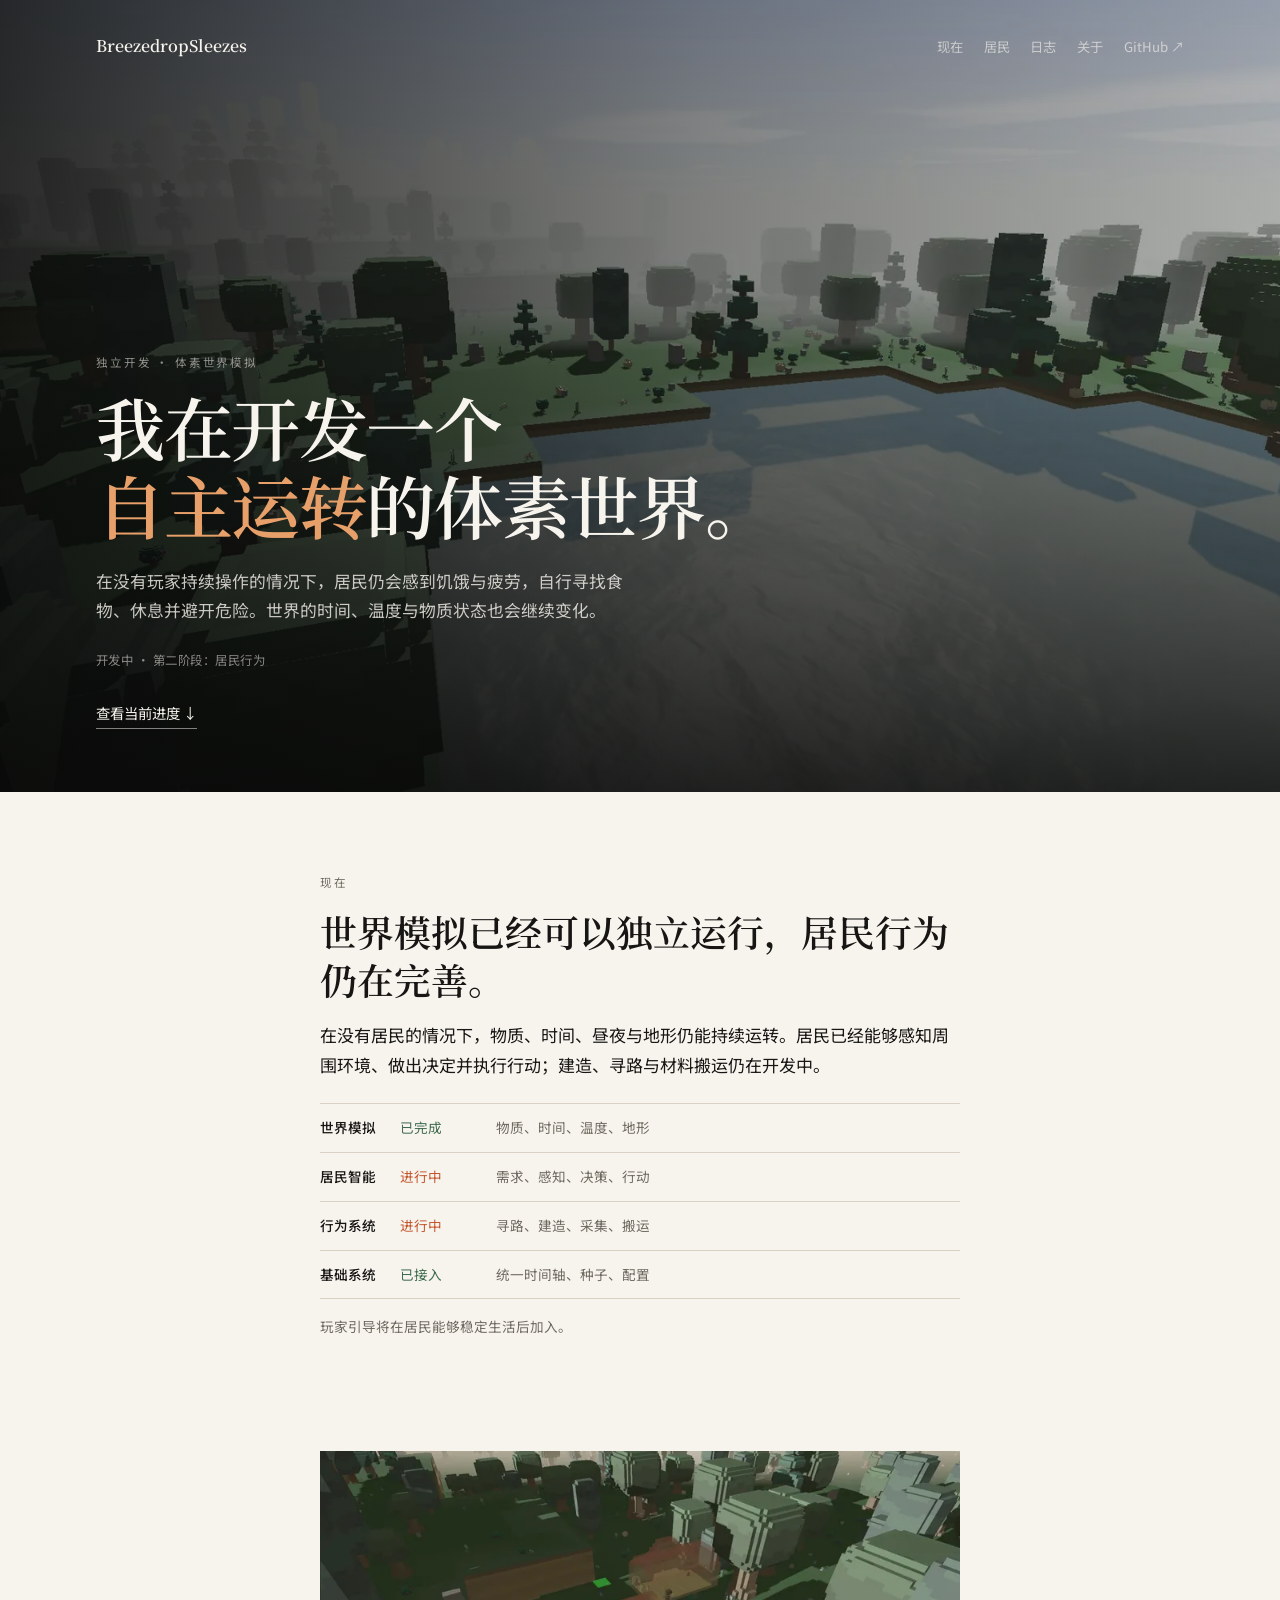
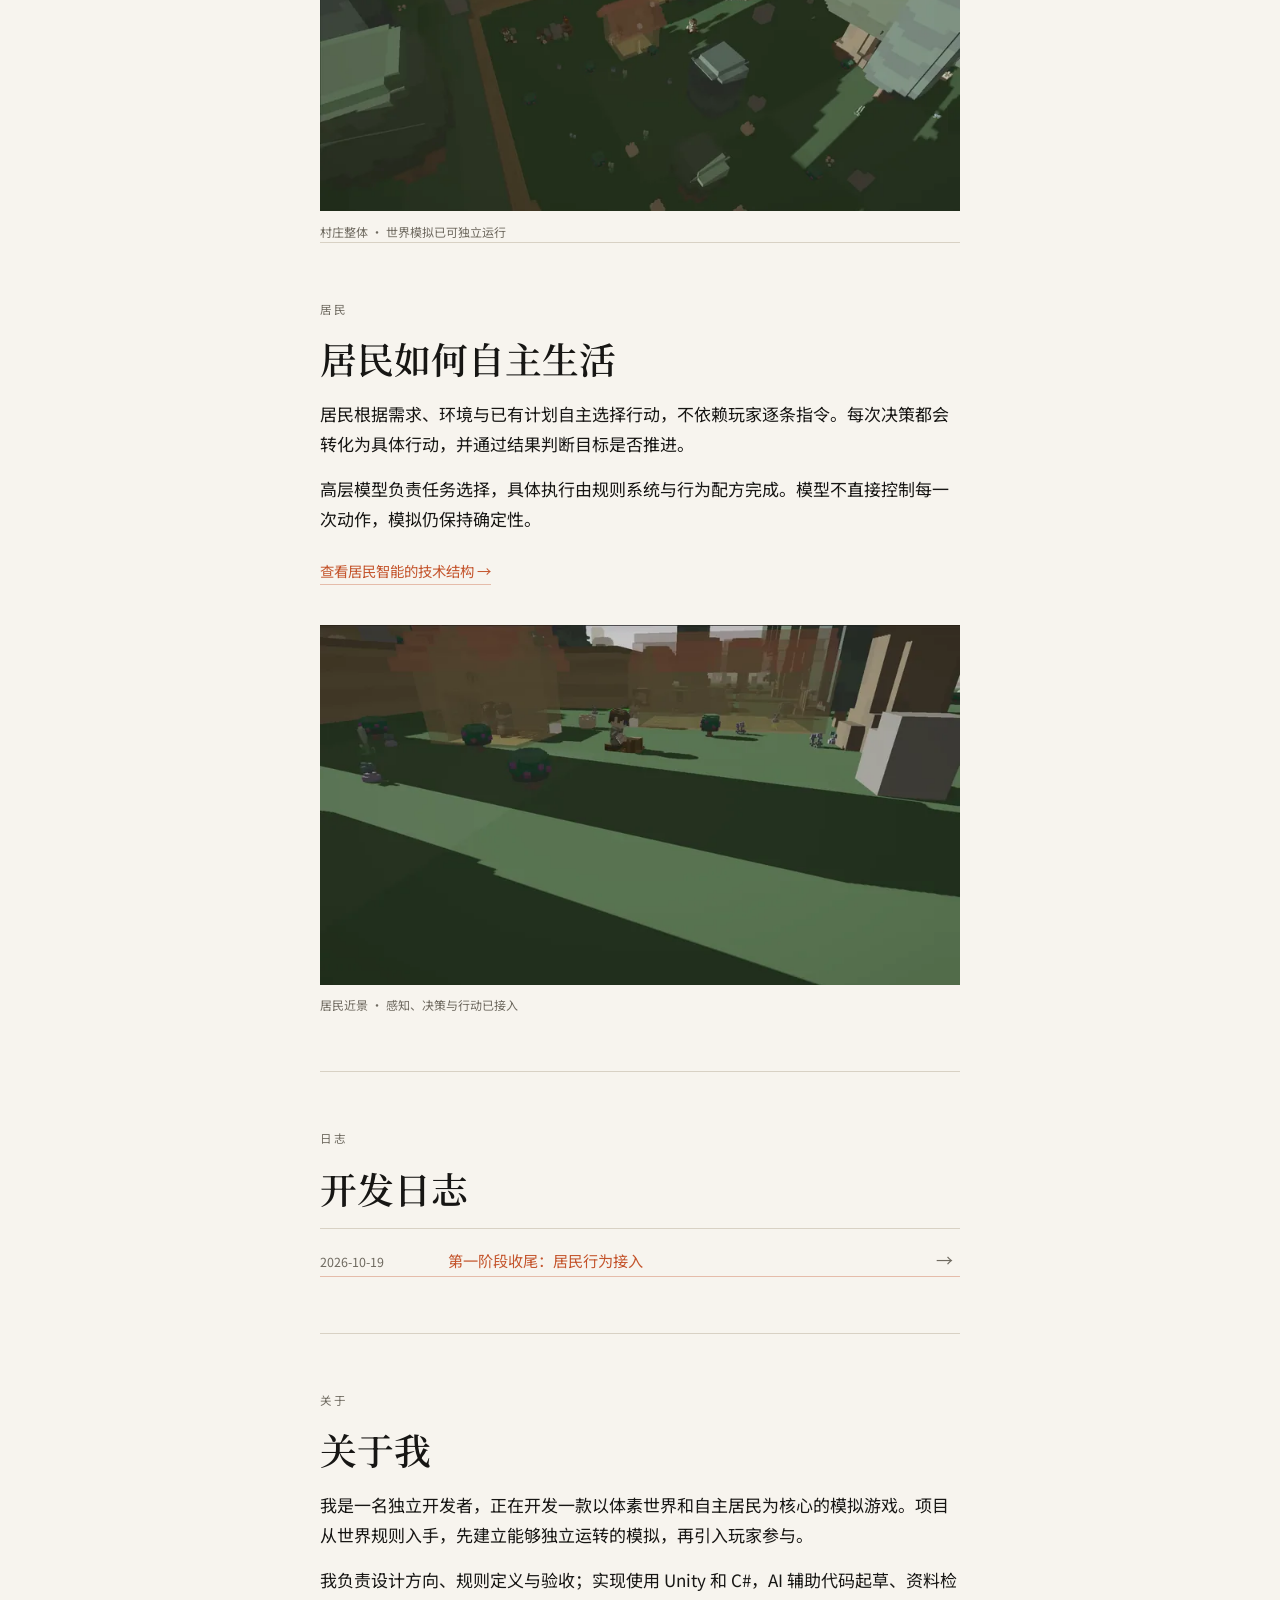
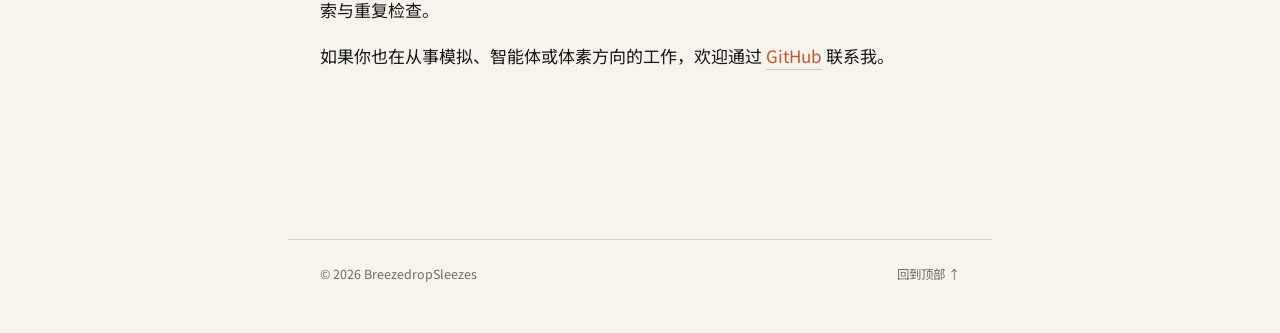
==== commit d39fddad: "feat(site): 全幅首屏与居民智能结构页" ====
--- a/index.html
+++ b/index.html
@@ -3,471 +3,101 @@
 <head>
   <meta charset="utf-8">
   <meta name="viewport" content="width=device-width, initial-scale=1">
-  <meta name="theme-color" content="#f4ebd6">
-  <title>BreezedropSleezes · 会自己运转的体素世界</title>
-  <meta name="description" content="独立开发者 BreezedropSleezes 的个人主页：一个没有玩家也会继续运转的体素世界。">
-  <link rel="stylesheet" href="site.css?v=12">
+  <meta name="theme-color" content="#141513">
+  <title>BreezedropSleezes · 体素世界模拟</title>
+  <meta name="description" content="独立开发者 BreezedropSleezes：正在开发一个没有玩家也会持续运转的体素世界。">
+  <link rel="stylesheet" href="site.css?v=5">
 </head>
 <body>
-  <a class="skip" href="#main">跳到正文</a>
+  <header class="hero" id="top">
+    <div class="hero-media" aria-hidden="true">
+      <picture>
+        <source type="image/webp" srcset="assets/world-800.webp 800w, assets/world-1600.webp 1600w" sizes="100vw">
+        <img src="assets/world-1600.jpg" srcset="assets/world-800.jpg 800w, assets/world-1600.jpg 1600w" sizes="100vw" width="1600" height="900" alt="">
+      </picture>
+    </div>
 
-  <header class="site-header">
-    <a class="brand" href="#top">
-      <span class="brand-mark" aria-hidden="true">B</span>
-      <span class="brand-name">BreezedropSleezes</span>
-    </a>
     <nav class="site-nav" aria-label="主导航">
-      <a href="#project">项目</a>
-      <a href="#shots">画面</a>
-      <a href="#progress">进度</a>
-      <a href="#tech">技术</a>
-      <a href="#log">日志</a>
-      <a href="#about">关于</a>
-      <a class="nav-github" href="https://github.com/BreezedropSleezes/small-world">GitHub <span aria-hidden="true">↗</span></a>
+      <a class="brand" href="#top">BreezedropSleezes</a>
+      <div class="nav-links">
+        <a href="#now">现在</a>
+        <a href="#resident">居民</a>
+        <a href="#notes">日志</a>
+        <a href="#about">关于</a>
+        <a href="https://github.com/BreezedropSleezes/small-world">GitHub ↗</a>
+      </div>
     </nav>
+
+    <div class="hero-copy">
+      <p class="hero-kicker">独立开发 · 体素世界模拟</p>
+      <h1>我在开发一个<br><em>自主运转</em>的体素世界。</h1>
+      <p class="hero-lead">在没有玩家持续操作的情况下，居民仍会感到饥饿与疲劳，自行寻找食物、休息并避开危险。世界的时间、温度与物质状态也会继续变化。</p>
+      <p class="hero-status">开发中 · 第二阶段：居民行为</p>
+      <a class="hero-link" href="#now">查看当前进度 <span aria-hidden="true">↓</span></a>
+    </div>
   </header>
 
-  <main id="main">
-    <section class="hero" id="top">
-      <div class="hero-copy">
-        <p class="eyebrow">独立开发 · 体素世界模拟</p>
-        <h1>我在做一个<br><span class="h1-line"><em>会自己运转</em>的世界。</span></h1>
-        <p class="lead">没有玩家操作时，居民也会饿、会累，会自己找食物、找地方休息，也会避开危险。世界按自己的规则继续变化。</p>
-        <p class="hero-note">我想做的不是一张等待玩家推动的地图，而是一个没有主角也能成立的地方。</p>
-        <p class="hero-status"><span class="status-dot" aria-hidden="true"></span>当前阶段：居民行为 · 建造与寻路进行中</p>
-        <div class="actions">
-          <a class="button" href="#progress">看现在做到哪</a>
-          <a class="text-link" href="https://github.com/BreezedropSleezes/small-world">GitHub · 公开记录 <span aria-hidden="true">↗</span></a>
-        </div>
-      </div>
+  <main class="page">
+    <section class="section" id="now">
+      <p class="section-kicker">现在</p>
+      <h2>世界模拟已经可以独立运行，居民行为仍在完善。</h2>
+      <p>在没有居民的情况下，物质、时间、昼夜与地形仍能持续运转。居民已经能够感知周围环境、做出决定并执行行动；建造、寻路与材料搬运仍在开发中。</p>
 
-      <figure class="hero-shot">
-        <div class="shot-frame">
-          <span class="shot-badge">开发中</span>
-          <picture>
-            <source type="image/webp" srcset="assets/world-800.webp 800w, assets/world-1600.webp 1600w" sizes="(max-width: 900px) 92vw, 46vw">
-            <img src="assets/world-1600.jpg" srcset="assets/world-800.jpg 800w, assets/world-1600.jpg 1600w" sizes="(max-width: 900px) 92vw, 46vw" width="1600" height="900" alt="体素世界的游戏内画面，包含地形、植被与光照" fetchpriority="high">
-          </picture>
-          <figcaption>
-            <span class="shot-kicker">游戏内画面</span>
-            <span class="shot-title">世界视觉 · 当前开发版本</span>
-          </figcaption>
-        </div>
+      <dl class="status-list">
+        <div><dt>世界模拟</dt><dd class="is-done">已完成</dd><dd>物质、时间、温度、地形</dd></div>
+        <div><dt>居民智能</dt><dd class="is-active">进行中</dd><dd>需求、感知、决策、行动</dd></div>
+        <div><dt>行为系统</dt><dd class="is-active">进行中</dd><dd>寻路、建造、采集、搬运</dd></div>
+        <div><dt>基础系统</dt><dd class="is-done">已接入</dd><dd>统一时间轴、种子、配置</dd></div>
+      </dl>
+
+      <p class="small">玩家引导将在居民能够稳定生活后加入。</p>
+    </section>
+
+    <figure class="inline-figure">
+      <picture>
+        <source type="image/webp" srcset="assets/village-800.webp 800w, assets/village-1600.webp 1600w" sizes="(max-width: 700px) 92vw, 640px">
+        <img src="assets/village-1600.jpg" srcset="assets/village-800.jpg 800w, assets/village-1600.jpg 1600w" sizes="(max-width: 700px) 92vw, 640px" width="1600" height="900" alt="村庄整体的游戏内画面" loading="lazy">
+      </picture>
+      <figcaption>村庄整体 · 世界模拟已可独立运行</figcaption>
+    </figure>
+
+    <section class="section" id="resident">
+      <p class="section-kicker">居民</p>
+      <h2>居民如何自主生活</h2>
+      <p>居民根据需求、环境与已有计划自主选择行动，不依赖玩家逐条指令。每次决策都会转化为具体行动，并通过结果判断目标是否推进。</p>
+      <p>高层模型负责任务选择，具体执行由规则系统与行为配方完成。模型不直接控制每一次动作，模拟仍保持确定性。</p>
+      <a class="inline-link" href="resident.html">查看居民智能的技术结构 <span aria-hidden="true">→</span></a>
+
+      <figure class="inline-figure">
+        <picture>
+          <source type="image/webp" srcset="assets/resident-800.webp 800w, assets/resident-1600.webp 1600w" sizes="(max-width: 700px) 92vw, 640px">
+          <img src="assets/resident-1600.jpg" srcset="assets/resident-800.jpg 800w, assets/resident-1600.jpg 1600w" sizes="(max-width: 700px) 92vw, 640px" width="1600" height="900" alt="居民近景的游戏内画面" loading="lazy">
+        </picture>
+        <figcaption>居民近景 · 感知、决策与行动已接入</figcaption>
       </figure>
     </section>
 
-    <section class="section" id="project">
-      <div class="section-head">
-        <p class="eyebrow">项目</p>
-        <h2>一个没有玩家也会继续的世界</h2>
-      </div>
-      <div class="prose">
-        <p>这是一个体素模拟项目。地形、材料、时间、昼夜、温度和燃烧共享同一套规则。树被砍倒，食物被吃掉，材料被搬走，世界会留下痕迹。</p>
-        <p>居民有饥饿和疲劳。他们会观察周围，决定去哪里、做什么，再通过砍伐、采集、搬运改变世界。玩家以后可以引导村庄，但不会代替居民生活。</p>
-        <p class="statement">我先要解决的是一个观察问题：看着一个居民走过去，能不能说出他为什么这么走。建造和玩家指令都放在这之后。</p>
-        <div class="loop-strip" aria-label="居民行为回路">
-          <span>需求衰减</span><i aria-hidden="true">→</i>
-          <span>感知</span><i aria-hidden="true">→</i>
-          <span>决策</span><i aria-hidden="true">→</i>
-          <span>行动</span><i aria-hidden="true">→</i>
-          <span>世界变化</span>
-        </div>
-      </div>
-    </section>
-
-    <section class="section" id="shots">
-      <div class="section-head">
-        <p class="eyebrow">画面</p>
-        <h2>现在能看到什么</h2>
-        <p class="section-intro">当前开发版本的游戏内截图。第二阶段尚未收官，画面会继续变。</p>
-      </div>
-      <div class="gallery">
-        <figure class="shot-card">
-          <picture>
-            <source type="image/webp" srcset="assets/village-800.webp 800w, assets/village-1600.webp 1600w" sizes="(max-width: 900px) 92vw, 28vw">
-            <img src="assets/village-1600.jpg" srcset="assets/village-800.jpg 800w, assets/village-1600.jpg 1600w" sizes="(max-width: 900px) 92vw, 28vw" width="1600" height="900" alt="村庄整体的游戏内画面" loading="lazy">
-          </picture>
-          <figcaption>
-            <span>01</span>
-            <strong>村庄整体</strong>
-            <small>居民生活与建造的场所</small>
-          </figcaption>
-        </figure>
-        <figure class="shot-card">
-          <picture>
-            <source type="image/webp" srcset="assets/resident-800.webp 800w, assets/resident-1600.webp 1600w" sizes="(max-width: 900px) 92vw, 28vw">
-            <img src="assets/resident-1600.jpg" srcset="assets/resident-800.jpg 800w, assets/resident-1600.jpg 1600w" sizes="(max-width: 900px) 92vw, 28vw" width="1600" height="900" alt="居民近景的游戏内画面" loading="lazy">
-          </picture>
-          <figcaption>
-            <span>02</span>
-            <strong>居民近景</strong>
-            <small>感知、决定、行动</small>
-          </figcaption>
-        </figure>
-      </div>
-    </section>
-
-    <section class="section" id="progress">
-      <div class="section-head">
-        <p class="eyebrow">进度</p>
-        <h2>现在做到哪</h2>
-        <p class="section-intro">项目按三个阶段推进。这里只写已经能看见的部分。</p>
-      </div>
-      <ol class="timeline">
-        <li class="timeline-item is-done">
-          <div class="timeline-meta"><span class="phase">01</span><span class="pill">已完成</span></div>
-          <div class="timeline-body">
-            <h3>世界自转</h3>
-            <p>没有居民时，物质、时间、昼夜、地形也能独立运转。</p>
-          </div>
-        </li>
-        <li class="timeline-item is-active">
-          <div class="timeline-meta"><span class="phase">02</span><span class="pill">进行中</span></div>
-          <div class="timeline-body">
-            <h3>居民自己活</h3>
-            <p>鹿已经进入世界；居民能感知周围、做出决定并执行行动。建造、寻路和材料搬运还在补。这一阶段尚未收官。</p>
-          </div>
-        </li>
-        <li class="timeline-item">
-          <div class="timeline-meta"><span class="phase">03</span><span class="pill">未开始</span></div>
-          <div class="timeline-body">
-            <h3>玩家引导村庄</h3>
-            <p>等居民能稳定生活之后，再让玩家参与进来。</p>
-          </div>
-        </li>
-      </ol>
-    </section>
-
-    <section class="section" id="tech">
-      <div class="section-head">
-        <p class="eyebrow">技术</p>
-        <h2>系统怎么运转</h2>
-      </div>
-      <div class="arch">
-        <div class="arch-toolbar">
-          <p class="arch-kicker">结构</p>
-          <div class="arch-tabs">
-            <input class="arch-input" type="radio" name="arch-view" id="arch-overview" checked>
-            <label for="arch-overview">整体</label>
-            <input class="arch-input" type="radio" name="arch-view" id="arch-world">
-            <label for="arch-world">世界</label>
-            <input class="arch-input" type="radio" name="arch-view" id="arch-agent">
-            <label for="arch-agent">居民</label>
-            <input class="arch-input" type="radio" name="arch-view" id="arch-clock">
-            <label for="arch-clock">时钟</label>
-          </div>
-          <ul class="arch-legend">
-            <li><i class="arch-swatch" aria-hidden="true"></i>已接通</li>
-            <li><i class="arch-swatch is-dash" aria-hidden="true"></i>后置</li>
-            <li><i class="arch-swatch is-hot" aria-hidden="true"></i>进行中</li>
-          </ul>
-        </div>
-
-        <div class="arch-viewport">
-          <article class="arch-board" data-panel="overview" aria-label="整体架构">
-            <div class="arch-frame">
-              <span class="arch-c tl" aria-hidden="true"></span>
-              <span class="arch-c tr" aria-hidden="true"></span>
-              <span class="arch-c bl" aria-hidden="true"></span>
-              <span class="arch-c br" aria-hidden="true"></span>
-              <div class="arch-split">
-                <div class="arch-stack">
-                  <div class="arch-player">
-                    <span class="arch-layer-idx">00</span>
-                    <strong>玩家</strong>
-                    <div class="arch-node is-pending"><strong>引导村庄</strong><small>指令以后再来</small></div>
-                    <span class="arch-tag">后置</span>
-                  </div>
-                  <div class="arch-join">看</div>
-                  <div class="arch-layer is-view">
-                    <div class="arch-layer-head">
-                      <span class="arch-layer-idx">01</span>
-                      <strong>画面</strong>
-                      <span class="arch-tag">只读</span>
-                    </div>
-                    <div class="arch-nodes">
-                      <div class="arch-node"><strong>体素渲染</strong><small>地形与水</small></div>
-                      <div class="arch-node"><strong>调试叠加</strong><small>路径 / 原因</small></div>
-                    </div>
-                  </div>
-                  <div class="arch-join">读写</div>
-                  <div class="arch-layer is-agent">
-                    <div class="arch-layer-head">
-                      <span class="arch-layer-idx">02</span>
-                      <strong>居民</strong>
-                      <span class="arch-tag is-hot">进行中</span>
-                    </div>
-                    <div class="arch-nodes">
-                      <div class="arch-node"><strong>需求</strong><small>饥饿 / 疲劳</small></div>
-                      <div class="arch-node"><strong>感知</strong><small>食物 / 同伴 / 危险</small></div>
-                      <div class="arch-node"><strong>决策</strong><small>去哪里 / 做什么</small></div>
-                      <div class="arch-node"><strong>行动</strong><small>砍伐 / 采集 / 搬运</small></div>
-                      <div class="arch-node"><strong>记忆</strong><small>刚才发生的</small></div>
-                      <div class="arch-node is-hot"><strong>寻路</strong><small>走到邻格</small></div>
-                    </div>
-                  </div>
-                  <div class="arch-join">占格</div>
-                  <div class="arch-layer is-entity">
-                    <div class="arch-layer-head">
-                      <span class="arch-layer-idx">03</span>
-                      <strong>实体</strong>
-                    </div>
-                    <div class="arch-nodes">
-                      <div class="arch-node"><strong>登记</strong><small>谁在世界上</small></div>
-                      <div class="arch-node"><strong>空间索引</strong><small>哪一格有什么</small></div>
-                      <div class="arch-node"><strong>身体</strong><small>位置 / 生命</small></div>
-                      <div class="arch-node"><strong>库存</strong><small>手上和背上</small></div>
-                    </div>
-                  </div>
-                  <div class="arch-join">转化</div>
-                  <div class="arch-layer is-world">
-                    <div class="arch-layer-head">
-                      <span class="arch-layer-idx">04</span>
-                      <strong>世界模拟</strong>
-                      <span class="arch-tag is-done">已完成</span>
-                    </div>
-                    <div class="arch-nodes">
-                      <div class="arch-node"><strong>物质</strong><small>体素与材料</small></div>
-                      <div class="arch-node"><strong>时间</strong><small>同一节拍</small></div>
-                      <div class="arch-node"><strong>昼夜</strong></div>
-                      <div class="arch-node"><strong>温度</strong></div>
-                      <div class="arch-node"><strong>燃烧</strong></div>
-                      <div class="arch-node"><strong>液体</strong></div>
-                      <div class="arch-node"><strong>地形</strong><small>开局生成</small></div>
-                    </div>
-                  </div>
-                  <div class="arch-join">驱动</div>
-                  <div class="arch-layer is-base">
-                    <div class="arch-layer-head">
-                      <span class="arch-layer-idx">05</span>
-                      <strong>确定性底座</strong>
-                    </div>
-                    <div class="arch-nodes">
-                      <div class="arch-node"><strong>种子</strong><small>同一份世界</small></div>
-                      <div class="arch-node"><strong>分钟节拍</strong><small>不跟帧率走</small></div>
-                      <div class="arch-node"><strong>配置表</strong><small>数值集中在此</small></div>
-                    </div>
-                  </div>
-                </div>
-                <aside class="arch-notes">
-                  <h3>怎么读</h3>
-                  <p><strong>从上往下是剖面。</strong>最上层是画面，中间是居民与实体，底层是世界模拟和确定性底座。</p>
-                  <p><strong>材料决定变化。</strong>温度、燃烧、液体读写同一份体素，彼此不点名。</p>
-                  <p><strong>居民改世界，画面只看。</strong>决策不直接改格子；砍、采、搬才留下痕迹。</p>
-                  <p><strong>同一种子，同一种结果。</strong>关掉玩家，世界仍按这张剖面转。</p>
-                </aside>
-              </div>
-            </div>
-            <footer class="arch-plate">
-              <span class="arch-plate-id">01 / 04</span>
-              <b>整体架构</b>
-              <span>剖面 · 画面到种子</span>
-            </footer>
-          </article>
-
-          <article class="arch-board" data-panel="world" aria-label="世界模拟">
-            <div class="arch-frame">
-              <span class="arch-c tl" aria-hidden="true"></span>
-              <span class="arch-c tr" aria-hidden="true"></span>
-              <span class="arch-c bl" aria-hidden="true"></span>
-              <span class="arch-c br" aria-hidden="true"></span>
-              <div class="world-beat">
-                <strong>时间节拍</strong>
-                <div class="world-beat-line" aria-hidden="true"></div>
-              </div>
-              <div class="world-systems">
-                <div class="arch-node"><strong>昼夜</strong><small>阶段更替</small></div>
-                <div class="arch-node"><strong>温度</strong><small>热在格子里走</small></div>
-                <div class="arch-node"><strong>燃烧</strong><small>蔓延 · 产热</small></div>
-                <div class="arch-node"><strong>液体</strong><small>流 · 结冰</small></div>
-                <div class="arch-node"><strong>再生</strong><small>采空再长</small></div>
-              </div>
-              <div class="world-core">
-                <div class="world-side">
-                  <span>开局一次</span>
-                  <strong>地形生成</strong>
-                  <p>种子写下地形和水域。之后由规则继续。</p>
-                </div>
-                <figure>
-                  <svg class="vx-map" viewBox="0 0 180 72" role="img" aria-label="体素格子示意：地面、水和一棵树">
-                    <rect width="180" height="72" fill="#fffbf3"></rect>
-                    <rect x="0" y="48" width="180" height="24" fill="#3f3628" opacity="0.12"></rect>
-                    <rect x="120" y="48" width="60" height="24" fill="#7bb5ce" opacity="0.42"></rect>
-                    <rect x="48" y="24" width="12" height="24" fill="#386243" opacity="0.42"></rect>
-                    <rect x="36" y="36" width="12" height="12" fill="#386243" opacity="0.28"></rect>
-                    <rect x="60" y="36" width="12" height="12" fill="#386243" opacity="0.22"></rect>
-                    <path d="M0 48h180M0 60h180M120 48v24" fill="none" stroke="#c4b48a" stroke-opacity="0.35"></path>
-                    <g stroke="#c4b48a" stroke-opacity="0.5" stroke-width="0.6">
-                      <path d="M0 0h180v72H0z" fill="none"></path>
-                      <path d="M12 0v72M24 0v72M36 0v72M48 0v72M60 0v72M72 0v72M84 0v72M96 0v72M108 0v72M120 0v72M132 0v72M144 0v72M156 0v72M168 0v72" fill="none"></path>
-                      <path d="M0 12h180M0 24h180M0 36h180M0 48h180M0 60h180" fill="none"></path>
-                    </g>
-                  </svg>
-                  <figcaption class="vx-caption">体素 / 材料 · 共用一份格子</figcaption>
-                </figure>
-                <div class="world-side is-read">
-                  <span>只读</span>
-                  <strong>渲染</strong>
-                  <p>画面消费格子，不写回模拟。</p>
-                </div>
-              </div>
-              <aside class="arch-notes world-foot">
-                <p><strong>相互作用由规则产生。</strong>火产热，水灭火，冷使水结冰。没有一条单独剧本把这三件事写在一起。</p>
-              </aside>
-            </div>
-            <footer class="arch-plate">
-              <span class="arch-plate-id">02 / 04</span>
-              <b>世界模拟</b>
-              <span>已完成 · 没有居民也能转</span>
-            </footer>
-          </article>
-
-          <article class="arch-board" data-panel="agent" aria-label="居民结构">
-            <div class="arch-frame">
-              <span class="arch-c tl" aria-hidden="true"></span>
-              <span class="arch-c tr" aria-hidden="true"></span>
-              <span class="arch-c bl" aria-hidden="true"></span>
-              <span class="arch-c br" aria-hidden="true"></span>
-              <ol class="agent-ribbon">
-                <li>需求</li>
-                <li>感知</li>
-                <li>决策</li>
-                <li>行动</li>
-                <li class="is-loop">物质变化</li>
-              </ol>
-              <div class="agent-cols">
-                <section class="agent-col">
-                  <header>看见</header>
-                  <div class="arch-nodes">
-                    <div class="arch-node"><strong>感知快照</strong><small>周围的食物、同伴、危险</small></div>
-                    <div class="arch-node"><strong>记忆切片</strong><small>刚才做成了什么</small></div>
-                    <div class="arch-node"><strong>身体状态</strong><small>饥饿、疲劳、位置</small></div>
-                  </div>
-                </section>
-                <section class="agent-col is-decide">
-                  <header>决定</header>
-                  <div class="arch-nodes">
-                    <div class="arch-node"><strong>规则决策</strong><small>始终在场，给出下一步</small></div>
-                    <div class="arch-node is-pending"><strong>战略决策</strong><small>更长时段的计划 · 后置</small></div>
-                    <div class="arch-node is-pending"><strong>战术决策</strong><small>即时反应 · 后置</small></div>
-                    <div class="arch-node"><strong>只读快照</strong><small>决策不直接改格子</small></div>
-                  </div>
-                </section>
-                <section class="agent-col">
-                  <header>动手</header>
-                  <div class="arch-nodes">
-                    <div class="arch-node"><strong>行动配方</strong><small>砍伐 / 采集 / 搬运</small></div>
-                    <div class="arch-node is-hot"><strong>寻路</strong><small>走到邻格 · 进行中</small></div>
-                    <div class="arch-node"><strong>改世界</strong><small>格子留下痕迹</small></div>
-                  </div>
-                </section>
-              </div>
-              <div class="agent-strip">
-                <h3>一条能看懂的因果</h3>
-                <ol>
-                  <li><b>饥饿不足</b></li>
-                  <li><b>看见浆果</b></li>
-                  <li><b>决定采集</b></li>
-                  <li><b>走到邻格</b></li>
-                  <li><b>浆果丛变空</b></li>
-                  <li><b>吃下去</b></li>
-                </ol>
-              </div>
-            </div>
-            <footer class="arch-plate">
-              <span class="arch-plate-id">03 / 04</span>
-              <b>居民</b>
-              <span>进行中 · 每一步能对上画面</span>
-            </footer>
-          </article>
-
-          <article class="arch-board" data-panel="clock" aria-label="确定性时钟">
-            <div class="arch-frame">
-              <span class="arch-c tl" aria-hidden="true"></span>
-              <span class="arch-c tr" aria-hidden="true"></span>
-              <span class="arch-c bl" aria-hidden="true"></span>
-              <span class="arch-c br" aria-hidden="true"></span>
-              <div class="clock-rail">
-                <div class="clock-seed">
-                  <span>种子</span>
-                  <strong>同一份</strong>
-                </div>
-                <div class="clock-track">
-                  <span class="clock-playhead" aria-hidden="true"></span>
-                  <strong>分钟节拍</strong>
-                  <small>所有系统共用一条时间轴</small>
-                </div>
-              </div>
-              <div class="clock-subs">
-                <div class="arch-node"><strong>昼夜</strong><small>阶段</small></div>
-                <div class="arch-node"><strong>温度</strong><small>传热</small></div>
-                <div class="arch-node"><strong>需求</strong><small>衰减</small></div>
-                <div class="arch-node"><strong>行为</strong><small>逐步执行</small></div>
-                <div class="arch-node"><strong>燃烧</strong><small>燃耗</small></div>
-              </div>
-              <div class="clock-eq" aria-label="同一种子加同一输入得到同一种结果">
-                <span>同一种子</span>
-                <i>+</i>
-                <span>同一输入</span>
-                <i>=</i>
-                <span>同一种结果</span>
-              </div>
-              <p class="clock-not"><b>模拟不跟随帧率</b>，也不靠随机数制造变化。数值集中在配置表里，不散落在规则实现中。</p>
-            </div>
-            <footer class="arch-plate">
-              <span class="arch-plate-id">04 / 04</span>
-              <b>时钟</b>
-              <span>确定性 · 可回放</span>
-            </footer>
-          </article>
-        </div>
-      </div>
-
-      <p class="tech-note">Unity / C#。数值集中在配置里；方向、规则和验收由我负责，AI 辅助写代码和做检查。</p>
-    </section>
-
-    <section class="section" id="log">
-      <div class="section-head">
-        <p class="eyebrow">日志</p>
-        <h2>开发日志</h2>
-      </div>
-      <a class="log-card" href="log/2026-10-19.html">
-        <div class="log-date">2026-10-19</div>
-        <div class="log-main">
-          <h3>第一阶段收尾，居民行为接线</h3>
-          <p>世界已经能独立运转。鹿进入世界，居民能看见周围的格位，再决定下一步。建造、寻路和材料搬运还在做。</p>
-        </div>
-        <span class="log-arrow" aria-hidden="true">→</span>
+    <section class="section" id="notes">
+      <p class="section-kicker">日志</p>
+      <h2>开发日志</h2>
+      <a class="note-row" href="log/2026-10-19.html?v=3">
+        <span class="date">2026-10-19</span>
+        <span class="title">第一阶段收尾：居民行为接入</span>
+        <span class="arrow" aria-hidden="true">→</span>
       </a>
     </section>
 
-    <section class="section about" id="about">
-      <div class="about-mark" aria-hidden="true">B</div>
-      <div class="section-head">
-        <p class="eyebrow">关于</p>
-        <h2>关于我</h2>
-      </div>
-      <div class="prose">
-        <p>我是 BreezedropSleezes，独立开发者。我喜欢看系统自己跑起来，再从画面里反推它为什么这么跑。</p>
-        <p>这个项目从世界规则开始：先让世界成立，再考虑玩家怎么参与。我在意的是，一个没有玩家推动的世界，能不能仍然让人看懂。</p>
-        <p>目前在做第二阶段：把居民从“看见”接到“建造”，让一次完整的生活流程能被观察。</p>
-        <p>我负责方向、规则和验收；实现上用 Unity 和 C#，并借助 AI 做代码起草、资料检索和重复检查。工具不替我做决定。</p>
-        <p>如果你也在做模拟、智能体或体素方向的东西，欢迎在 <a href="https://github.com/BreezedropSleezes">GitHub</a> 找我。</p>
-      </div>
-    </section>
-
-    <section class="download-note" id="download">
-      <div>
-        <p class="eyebrow">下载</p>
-        <h2>第一个可玩版本还在准备中</h2>
-        <p>发布后会放在 <a href="https://github.com/BreezedropSleezes/small-world/releases">GitHub Releases</a>。现在还没有 Windows 包。</p>
-      </div>
+    <section class="section" id="about">
+      <p class="section-kicker">关于</p>
+      <h2>关于我</h2>
+      <p>我是一名独立开发者，正在开发一款以体素世界和自主居民为核心的模拟游戏。项目从世界规则入手，先建立能够独立运转的模拟，再引入玩家参与。</p>
+      <p>我负责设计方向、规则定义与验收；实现使用 Unity 和 C#，AI 辅助代码起草、资料检索与重复检查。</p>
+      <p>如果你也在从事模拟、智能体或体素方向的工作，欢迎通过 <a href="https://github.com/BreezedropSleezes">GitHub</a> 联系我。</p>
     </section>
   </main>
 
   <footer class="site-footer">
     <span>© 2026 BreezedropSleezes</span>
-    <span>这个世界 · 开发中</span>
     <a href="#top">回到顶部 ↑</a>
   </footer>
 </body>
--- a/site.css
+++ b/site.css
@@ -1,18 +1,13 @@
-@import url("https://fonts.googleapis.com/css2?family=Noto+Sans+SC:wght@400;500;600&family=Noto+Serif+SC:wght@500;600;700&display=swap");
+@import url("https://fonts.googleapis.com/css2?family=Noto+Sans+SC:wght@400;500&family=Noto+Serif+SC:wght@500;600&display=swap");
 
 :root {
-  --paper: #f4ebd6;
-  --card: #fffbf3;
-  --ink: #3f3628;
-  --muted: #6e6254;
-  --line: #c4b48a;
-  --sky: #7bb5ce;
-  --sky-soft: #d1e6f5;
-  --accent: #fe621d;
-  --gold: #ffc000;
-  --leaf: #386243;
-  --max: 72rem;
-  --text: 42rem;
+  --paper: #f7f4ee;
+  --ink: #171614;
+  --muted: #6f6a60;
+  --line: #d8d1c4;
+  --accent: #c4552d;
+  --green: #3f6b4f;
+  --dark: #141513;
   --serif: "Noto Serif SC", "Songti SC", serif;
   --sans: "Noto Sans SC", "PingFang SC", "Microsoft YaHei", sans-serif;
 }
@@ -24,12 +19,10 @@
 body {
   margin: 0;
   color: var(--ink);
-  background:
-    linear-gradient(180deg, rgba(209, 230, 245, 0.42) 0, rgba(209, 230, 245, 0) 26rem),
-    var(--paper);
+  background: var(--paper);
   font-family: var(--sans);
-  font-size: 16px;
-  line-height: 1.8;
+  font-size: 17px;
+  line-height: 1.75;
   -webkit-font-smoothing: antialiased;
   text-rendering: optimizeLegibility;
 }
@@ -39,611 +32,374 @@
 a:focus-visible {
   outline: 2px solid var(--accent);
   outline-offset: 3px;
-  border-radius: 2px;
-}
-
-::selection {
-  background: rgba(255, 192, 0, 0.45);
-}
-
-.skip {
+}
+
+/* Hero */
+.hero {
+  position: relative;
+  display: flex;
+  flex-direction: column;
+  justify-content: space-between;
+  min-height: min(88vh, 900px);
+  overflow: hidden;
+  color: #f7f4ee;
+  background: var(--dark);
+}
+
+.hero::after {
+  content: "";
   position: absolute;
-  left: 1rem;
-  top: -3rem;
-  z-index: 20;
-  padding: 0.5rem 0.8rem;
-  background: var(--ink);
-  color: var(--paper);
-  text-decoration: none;
-  border-radius: 0.35rem;
-}
-
-.skip:focus { top: 1rem; }
-
-.site-header {
+  inset: 0;
+  background:
+    linear-gradient(90deg, rgba(8, 9, 8, 0.82) 0%, rgba(8, 9, 8, 0.38) 55%, rgba(8, 9, 8, 0.12) 100%),
+    linear-gradient(0deg, rgba(8, 9, 8, 0.78) 0%, rgba(8, 9, 8, 0) 55%);
+  pointer-events: none;
+}
+
+.hero-media {
+  position: absolute;
+  inset: 0;
+}
+
+.hero-media img {
+  display: block;
+  width: 100%;
+  height: 100%;
+  object-fit: cover;
+}
+
+.site-nav {
+  position: relative;
+  z-index: 2;
   display: flex;
-  align-items: center;
+  align-items: baseline;
   justify-content: space-between;
-  gap: 1.5rem;
-  max-width: var(--max);
+  gap: 2rem;
+  width: 100%;
+  max-width: 72rem;
   margin: 0 auto;
-  padding: 1.4rem 2rem;
+  padding: 2rem 2rem 0;
 }
 
 .brand {
-  display: inline-flex;
-  align-items: center;
-  gap: 0.7rem;
-  text-decoration: none;
-}
-
-.brand-mark {
-  display: grid;
-  place-items: center;
-  width: 2rem;
-  height: 2rem;
-  border-radius: 0.45rem;
-  background: var(--ink);
-  color: var(--paper);
+  color: #f7f4ee;
   font-family: var(--serif);
-  font-size: 1.05rem;
+  font-size: 1rem;
   font-weight: 600;
-}
-
-.brand-name {
-  font-size: 0.98rem;
-  font-weight: 600;
-  letter-spacing: 0.01em;
-}
-
-.site-nav {
+  text-decoration: none;
+}
+
+.nav-links {
   display: flex;
   flex-wrap: wrap;
-  align-items: center;
-  gap: 0.25rem 1.2rem;
-  color: var(--muted);
-  font-size: 0.88rem;
-}
-
-.site-nav a {
-  text-decoration: none;
-  transition: color 160ms ease;
-}
-
-.site-nav a:hover { color: var(--ink); }
-
-.site-nav .nav-github {
-  color: var(--leaf);
-  font-weight: 600;
-}
-
-.hero {
-  display: grid;
-  grid-template-columns: minmax(0, 1.25fr) minmax(18rem, 0.75fr);
-  align-items: center;
-  gap: 4.5rem;
-  max-width: var(--max);
+  gap: 0.35rem 1.3rem;
+  color: rgba(247, 244, 238, 0.62);
+  font-size: 0.83rem;
+}
+
+.nav-links a {
+  text-decoration: none;
+  transition: color 140ms ease;
+}
+
+.nav-links a:hover { color: #f7f4ee; }
+
+.hero-copy {
+  position: relative;
+  z-index: 2;
+  width: 100%;
+  max-width: 72rem;
   margin: 0 auto;
-  padding: 4rem 2rem 5.5rem;
-}
-
-.eyebrow {
-  margin: 0 0 0.9rem;
-  color: var(--leaf);
-  font-size: 0.76rem;
-  font-weight: 600;
+  padding: 0 2rem 7vh;
+}
+
+.hero-kicker {
+  margin: 0 0 1rem;
+  color: rgba(247, 244, 238, 0.55);
+  font-size: 0.72rem;
   letter-spacing: 0.16em;
 }
 
 .hero h1 {
+  max-width: 44rem;
   margin: 0;
   font-family: var(--serif);
-  font-size: clamp(2.35rem, 5.2vw, 4.4rem);
+  font-size: clamp(2.6rem, 5.4vw, 4.4rem);
   font-weight: 600;
-  line-height: 1.22;
+  line-height: 1.12;
   letter-spacing: -0.02em;
 }
 
 .hero h1 em {
+  color: #e8a06a;
   font-style: normal;
-  box-shadow: inset 0 -0.2em 0 rgba(255, 192, 0, 0.48);
-}
-
-.lead {
-  max-width: 35rem;
-  margin: 1.6rem 0 0;
-  font-size: 1.08rem;
-  line-height: 1.9;
-}
-
-.hero-note {
-  max-width: 33rem;
-  margin: 1rem 0 0;
-  color: var(--muted);
+}
+
+.hero-lead {
+  max-width: 34rem;
+  margin: 1.5rem 0 0;
+  color: rgba(247, 244, 238, 0.8);
+  font-size: 1.05rem;
+}
+
+.hero-status {
+  margin: 1.5rem 0 0;
+  color: rgba(247, 244, 238, 0.52);
+  font-size: 0.78rem;
+  letter-spacing: 0.04em;
+}
+
+.hero-link {
+  display: inline-block;
+  margin-top: 1.8rem;
+  padding-bottom: 0.15rem;
+  border-bottom: 1px solid rgba(247, 244, 238, 0.5);
+  color: #f7f4ee;
+  font-size: 0.9rem;
+  text-decoration: none;
+}
+
+.hero-link:hover { border-bottom-color: #f7f4ee; }
+
+/* Main content */
+.page {
+  max-width: 704px;
+  margin: 0 auto;
+  padding: 5rem 2rem 6rem;
+}
+
+.section {
+  padding: 3.5rem 0;
+  border-top: 1px solid var(--line);
+}
+
+.section:first-child {
+  padding-top: 0;
+  border-top: 0;
+}
+
+.section-kicker {
+  margin: 0 0 0.6rem;
+  color: var(--muted);
+  font-size: 0.72rem;
+  letter-spacing: 0.14em;
+}
+
+h2 {
+  margin: 0 0 1rem;
+  font-family: var(--serif);
+  font-size: clamp(1.7rem, 3vw, 2.3rem);
+  font-weight: 600;
+  line-height: 1.3;
+}
+
+.page p { margin: 0 0 1rem; }
+
+.page a {
+  color: var(--accent);
+  text-decoration: none;
+  border-bottom: 1px solid rgba(196, 85, 45, 0.35);
+  padding-bottom: 0.05rem;
+}
+
+.page a:hover { border-bottom-color: var(--accent); }
+
+.small {
+  color: var(--muted);
+  font-size: 0.85rem;
+}
+
+.inline-link {
+  display: inline-block;
+  margin-top: 0.5rem;
+  color: var(--accent);
+  font-size: 0.9rem;
+  text-decoration: none;
+  border-bottom: 1px solid rgba(196, 85, 45, 0.35);
+  padding-bottom: 0.15rem;
+}
+
+.inline-link:hover { border-bottom-color: var(--accent); }
+
+/* Status list */
+.status-list {
+  margin: 1.5rem 0 1rem;
+  border-top: 1px solid var(--line);
+}
+
+.status-list div {
+  display: grid;
+  grid-template-columns: 4rem 5rem minmax(0, 1fr);
+  gap: 1rem;
+  padding: 0.75rem 0;
+  border-bottom: 1px solid var(--line);
+  font-size: 0.85rem;
+}
+
+.status-list dt {
+  font-weight: 500;
+}
+
+.status-list dd {
+  margin: 0;
+  color: var(--muted);
+}
+
+.status-list .is-done { color: var(--green); }
+.status-list .is-active { color: var(--accent); }
+
+/* Figures */
+.inline-figure {
+  margin: 2.5rem 0 0;
+}
+
+.inline-figure img {
+  display: block;
+  width: 100%;
+  height: auto;
+  aspect-ratio: 16 / 9;
+  object-fit: cover;
+}
+
+.inline-figure figcaption {
+  margin-top: 0.6rem;
+  color: var(--muted);
+  font-size: 0.75rem;
+}
+
+/* Notes */
+.note-row {
+  display: grid;
+  grid-template-columns: 7rem minmax(0, 1fr) 1.5rem;
+  gap: 1rem;
+  align-items: baseline;
+  padding: 1rem 0;
+  border-top: 1px solid var(--line);
+  border-bottom: 1px solid var(--line);
+  text-decoration: none;
+}
+
+.note-row .date {
+  color: var(--muted);
+  font-size: 0.78rem;
+}
+
+.note-row .title { font-size: 0.95rem; }
+.note-row .arrow { color: var(--muted); }
+.note-row:hover .title { color: var(--accent); }
+
+.site-footer {
+  display: flex;
+  justify-content: space-between;
+  gap: 1rem;
+  max-width: 704px;
+  margin: 0 auto;
+  padding: 1.5rem 2rem 3rem;
+  border-top: 1px solid var(--line);
+  color: var(--muted);
+  font-size: 0.78rem;
+}
+
+.site-footer a {
+  color: inherit;
+  text-decoration: none;
+}
+
+/* Light header for article and resident pages */
+.top,
+.page-header {
+  display: flex;
+  align-items: baseline;
+  justify-content: space-between;
+  gap: 2rem;
+  max-width: 704px;
+  margin: 0 auto;
+  padding: 2rem 2rem 0;
+}
+
+.top .name,
+.page-header .brand {
+  color: var(--ink);
   font-family: var(--serif);
   font-size: 1rem;
-  line-height: 1.85;
-}
-
-.hero-status {
-  display: flex;
-  align-items: center;
-  gap: 0.5rem;
-  margin: 1.3rem 0 0;
-  color: var(--muted);
-  font-size: 0.82rem;
-}
-
-.status-dot {
-  width: 0.48rem;
-  height: 0.48rem;
-  border-radius: 50%;
-  background: var(--gold);
-  box-shadow: 0 0 0 0.22rem rgba(255, 192, 0, 0.22);
-}
-
-.actions {
+  font-weight: 600;
+  text-decoration: none;
+}
+
+.top nav,
+.page-header .nav-links {
   display: flex;
   flex-wrap: wrap;
-  align-items: center;
-  gap: 1.1rem 1.5rem;
-  margin-top: 2rem;
-}
-
-.button {
-  display: inline-flex;
-  align-items: center;
-  justify-content: center;
-  padding: 0.8rem 1.15rem;
-  border-radius: 0.5rem;
-  background: var(--accent);
-  color: #fff;
-  font-size: 0.93rem;
+  gap: 0.35rem 1.2rem;
+  color: var(--muted);
+  font-size: 0.82rem;
+}
+
+.top nav a,
+.page-header .nav-links a {
+  color: inherit;
+  text-decoration: none;
+}
+
+.top nav a:hover,
+.page-header .nav-links a:hover { color: var(--ink); }
+
+/* Article / resident page */
+.article,
+.resident-page {
+  max-width: 704px;
+  margin: 0 auto;
+  padding: 4rem 2rem 5rem;
+}
+
+.back {
+  display: inline-block;
+  margin-bottom: 3rem;
+  color: var(--muted);
+  font-size: 0.85rem;
+  text-decoration: none;
+}
+
+.back:hover { color: var(--ink); }
+
+.article-date {
+  margin: 0 0 0.8rem;
+  color: var(--muted);
+  font-size: 0.78rem;
+  letter-spacing: 0.08em;
+}
+
+.article h1,
+.resident-page h1 {
+  margin: 0 0 1.2rem;
+  font-family: var(--serif);
+  font-size: clamp(2.2rem, 5vw, 3.4rem);
   font-weight: 600;
-  text-decoration: none;
-  transition: background 160ms ease, transform 160ms ease;
-}
-
-.button:hover {
-  background: #e85716;
-  transform: translateY(-1px);
-}
-
-.text-link {
-  color: var(--leaf);
-  font-size: 0.9rem;
+  line-height: 1.2;
+  letter-spacing: -0.01em;
+}
+
+.article-lead,
+.resident-lead {
+  margin: 0 0 2.5rem;
+  color: var(--muted);
+  font-size: 1.05rem;
+  line-height: 1.8;
+}
+
+.article section,
+.resident-page section { margin-top: 2.5rem; }
+
+.article h2,
+.resident-page h2 {
+  margin: 0 0 0.8rem;
+  font-family: var(--serif);
+  font-size: 1.4rem;
   font-weight: 600;
-  text-decoration: none;
-}
-
-.text-link:hover { text-decoration: underline; text-underline-offset: 0.2em; }
-
-.system-card {
-  overflow: hidden;
-  border: 1px solid var(--line);
-  border-radius: 1rem;
-  background: var(--card);
-  box-shadow: 0 1.5rem 4rem rgba(63, 54, 40, 0.08);
-}
-
-.system-card-head {
-  display: flex;
-  align-items: center;
-  gap: 0.7rem;
-  padding: 0.9rem 1.1rem;
-  background: var(--sky);
-  color: #17313c;
-  font-size: 0.82rem;
-  font-weight: 600;
-}
-
-.system-tag {
-  margin-left: auto;
-  padding: 0.12rem 0.5rem;
-  border-radius: 999px;
-  background: rgba(255, 255, 255, 0.6);
-  font-size: 0.68rem;
-  font-weight: 500;
-}
-
-.loop { padding: 1.1rem 1.1rem 0.9rem; }
-
-.loop-step {
-  display: grid;
-  grid-template-columns: 2rem minmax(0, 1fr);
-  column-gap: 0.7rem;
-  align-items: baseline;
-  padding: 0.42rem 0;
-}
-
-.loop-step > span {
-  color: var(--muted);
-  font-size: 0.68rem;
-  letter-spacing: 0.08em;
-}
-
-.loop-step strong {
-  font-size: 0.94rem;
-  font-weight: 600;
-}
-
-.loop-step small {
-  grid-column: 2;
-  color: var(--muted);
-  font-size: 0.76rem;
-  line-height: 1.5;
-}
-
-.loop-arrow {
-  margin-left: 0.82rem;
-  color: var(--line);
-  font-size: 0.76rem;
-  line-height: 1;
-}
-
-.loop-return {
-  margin-top: 0.7rem;
-  padding-top: 0.7rem;
-  border-top: 1px dashed rgba(196, 180, 138, 0.8);
-  color: var(--muted);
-  font-size: 0.72rem;
-}
-
-.system-foot {
-  display: flex;
-  align-items: center;
-  gap: 0.7rem;
-  padding: 0.8rem 1.1rem 1rem;
-  border-top: 1px solid rgba(196, 180, 138, 0.45);
-  color: var(--muted);
-  font-size: 0.72rem;
-}
-
-.system-foot-line {
-  flex: 1;
-  height: 1px;
-  background: var(--line);
-  opacity: 0.55;
-}
-
-.section {
-  max-width: var(--max);
-  margin: 0 auto;
-  padding: 4.5rem 2rem;
-  border-top: 1px solid rgba(196, 180, 138, 0.45);
-}
-
-.section-head {
-  display: grid;
-  grid-template-columns: 10rem minmax(0, 1fr);
-  gap: 2rem;
-  align-items: baseline;
-  margin-bottom: 2rem;
-}
-
-.section-head .eyebrow { margin: 0; }
-
-.section-head h2 {
-  margin: 0;
-  font-family: var(--serif);
-  font-size: clamp(1.8rem, 3vw, 2.55rem);
-  font-weight: 600;
-  line-height: 1.3;
-  letter-spacing: -0.01em;
-}
-
-.section-intro {
-  grid-column: 2;
-  margin: -0.4rem 0 0;
-  color: var(--muted);
-  font-size: 0.92rem;
-}
-
-.prose {
-  max-width: var(--text);
-  margin-left: 12rem;
-}
-
-.prose p { margin: 0 0 1.1rem; }
-
-.prose p:last-child { margin-bottom: 0; }
-
-.prose a {
-  color: var(--leaf);
-  text-decoration-color: rgba(56, 98, 67, 0.4);
-  text-underline-offset: 0.18em;
-}
-
-.statement {
-  margin-top: 1.5rem;
-  padding-left: 1.1rem;
-  border-left: 3px solid var(--gold);
-  font-family: var(--serif);
-  font-size: 1.1rem;
-  line-height: 1.85;
-}
-
-.timeline {
-  max-width: var(--text);
-  margin: 0 0 0 12rem;
-  padding: 0;
-  list-style: none;
-}
-
-.timeline-item {
-  display: grid;
-  grid-template-columns: 7rem minmax(0, 1fr);
-  gap: 1.5rem;
-  padding: 1.35rem 0;
-  border-top: 1px solid rgba(196, 180, 138, 0.55);
-}
-
-.timeline-item:last-child {
-  border-bottom: 1px solid rgba(196, 180, 138, 0.55);
-}
-
-.timeline-meta {
-  display: flex;
-  flex-direction: column;
-  align-items: flex-start;
-  gap: 0.45rem;
-}
-
-.phase {
-  color: var(--muted);
-  font-family: var(--serif);
-  font-size: 1.05rem;
-}
-
-.pill {
-  padding: 0.12rem 0.52rem;
-  border: 1px solid var(--line);
-  border-radius: 999px;
-  color: var(--muted);
-  font-size: 0.68rem;
-  line-height: 1.6;
-}
-
-.is-done .pill {
-  border-color: rgba(56, 98, 67, 0.35);
-  background: rgba(56, 98, 67, 0.08);
-  color: var(--leaf);
-}
-
-.is-active .pill {
-  border-color: rgba(254, 98, 29, 0.35);
-  background: rgba(254, 98, 29, 0.09);
-  color: #8a4a00;
-}
-
-.timeline-body h3 {
-  margin: 0 0 0.25rem;
-  font-size: 1.05rem;
-  font-weight: 600;
-}
-
-.timeline-body p {
-  margin: 0;
-  color: var(--muted);
-  font-size: 0.93rem;
-  line-height: 1.8;
-}
-
-.tech-grid {
-  display: grid;
-  grid-template-columns: repeat(3, minmax(0, 1fr));
-  gap: 1rem;
-  max-width: 52rem;
-  margin-left: 12rem;
-}
-
-.tech-card {
-  padding: 1.25rem;
-  border: 1px solid rgba(196, 180, 138, 0.55);
-  border-radius: 0.75rem;
-  background: var(--card);
-}
-
-.tech-index {
-  display: block;
-  margin-bottom: 0.8rem;
-  color: #a77d00;
-  font-size: 0.68rem;
-  letter-spacing: 0.12em;
-}
-
-.tech-card h3 {
-  margin: 0 0 0.45rem;
-  font-size: 1.02rem;
-  font-weight: 600;
-}
-
-.tech-card p {
-  margin: 0;
-  color: var(--muted);
-  font-size: 0.9rem;
-  line-height: 1.75;
-}
-
-.tech-note {
-  max-width: 52rem;
-  margin: 1.4rem 0 0 12rem;
-  color: var(--muted);
-  font-size: 0.83rem;
-}
-
-.log-card {
-  display: grid;
-  grid-template-columns: 7rem minmax(0, 1fr) 2rem;
-  gap: 1.5rem;
-  align-items: start;
-  max-width: 52rem;
-  margin-left: 12rem;
-  padding: 1.35rem 1.45rem;
-  border: 1px solid rgba(196, 180, 138, 0.55);
-  border-radius: 0.75rem;
-  background: var(--card);
-  text-decoration: none;
-  transition: border-color 160ms ease, transform 160ms ease, box-shadow 160ms ease;
-}
-
-.log-card:hover {
-  border-color: var(--line);
-  box-shadow: 0 0.7rem 1.8rem rgba(63, 54, 40, 0.06);
-  transform: translateY(-2px);
-}
-
-.log-date {
-  padding-top: 0.15rem;
-  color: var(--muted);
-  font-size: 0.78rem;
-}
-
-.log-main h3 {
-  margin: 0 0 0.3rem;
-  font-size: 1.02rem;
-  font-weight: 600;
-}
-
-.log-main p {
-  margin: 0;
-  color: var(--muted);
-  font-size: 0.91rem;
-  line-height: 1.75;
-}
-
-.log-arrow {
-  color: var(--leaf);
-  font-size: 1.15rem;
-  line-height: 1.6;
-}
-
-.about {
-  display: grid;
-  grid-template-columns: 10rem minmax(0, 1fr);
-  gap: 2rem;
-  align-items: start;
-}
-
-.about-mark {
-  display: grid;
-  place-items: center;
-  width: 5rem;
-  height: 5rem;
-  border-radius: 50%;
-  background: var(--sky-soft);
-  color: var(--ink);
-  font-family: var(--serif);
-  font-size: 2rem;
-  font-weight: 600;
-}
-
-.about .section-head {
-  display: block;
-  grid-column: 2;
-  margin-bottom: 1.1rem;
-}
-
-.about .prose {
-  grid-column: 2;
-  margin-left: 0;
-}
-
-.download-note {
-  max-width: var(--max);
-  margin: 0 auto;
-  padding: 3.5rem 2rem 4.5rem;
-  border-top: 1px solid rgba(196, 180, 138, 0.45);
-}
-
-.download-note > div {
-  max-width: 42rem;
-  margin-left: 12rem;
-}
-
-.download-note h2 {
-  margin: 0 0 0.45rem;
-  font-family: var(--serif);
-  font-size: 1.45rem;
-  font-weight: 600;
-}
-
-.download-note p:last-child {
-  margin: 0;
-  color: var(--muted);
-}
-
-.download-note a {
-  color: var(--leaf);
-  text-underline-offset: 0.18em;
-}
-
-.site-footer {
-  display: flex;
-  flex-wrap: wrap;
-  justify-content: space-between;
-  gap: 0.5rem 1.5rem;
-  max-width: var(--max);
-  margin: 0 auto;
-  padding: 1.4rem 2rem 2.4rem;
-  border-top: 1px solid rgba(196, 180, 138, 0.55);
-  color: var(--muted);
-  font-size: 0.78rem;
-}
-
-.site-footer a {
-  color: var(--leaf);
-  text-decoration: none;
-}
-
-.site-footer a:hover { text-decoration: underline; text-underline-offset: 0.2em; }
-
-/* 日志页 */
-.article {
-  max-width: 42rem;
-  margin: 0 auto;
-  padding: 3rem 2rem 5rem;
-}
-
-.back-link {
-  display: inline-block;
-  margin-bottom: 2.5rem;
-  color: var(--muted);
-  font-size: 0.84rem;
-  text-decoration: none;
-}
-
-.back-link:hover { color: var(--ink); }
-
-.article h1 {
-  margin: 0 0 1.1rem;
-  font-family: var(--serif);
-  font-size: clamp(2rem, 4vw, 2.9rem);
-  font-weight: 600;
-  line-height: 1.3;
-  letter-spacing: -0.01em;
-}
-
-.article-lead {
-  margin: 0 0 2.5rem;
-  color: var(--muted);
-  font-size: 1.06rem;
-  line-height: 1.9;
-}
-
-.article section { margin-top: 2.4rem; }
-
-.article h2 {
-  margin: 0 0 0.7rem;
-  font-family: var(--serif);
-  font-size: 1.3rem;
-  font-weight: 600;
-}
-
-.article p {
-  margin: 0 0 1rem;
-  line-height: 1.9;
-}
+}
+
+.article p,
+.resident-page p { margin: 0 0 1rem; }
 
 .article-footer {
   display: flex;
@@ -651,1480 +407,232 @@
   gap: 1rem;
   margin-top: 3.5rem;
   padding-top: 1.2rem;
-  border-top: 1px solid rgba(196, 180, 138, 0.55);
-  font-size: 0.84rem;
+  border-top: 1px solid var(--line);
+  font-size: 0.82rem;
 }
 
 .article-footer a {
-  color: var(--leaf);
-  text-decoration: none;
-}
-
-.article-footer a:hover { text-decoration: underline; text-underline-offset: 0.2em; }
-
-@media (max-width: 900px) {
-  .hero {
-    grid-template-columns: 1fr;
-    gap: 2.5rem;
-    padding-top: 2rem;
-    padding-bottom: 4rem;
-  }
-
-  .system-card { max-width: 28rem; }
-
-  .section-head {
-    grid-template-columns: 1fr;
-    gap: 0.35rem;
-  }
-
-  .section-intro { grid-column: 1; }
-
-  .prose,
-  .timeline,
-  .tech-grid,
-  .tech-note,
-  .arch,
-  .log-card,
-  .download-note > div {
-    margin-left: 0;
-  }
-
-  .tech-grid { grid-template-columns: 1fr; }
-
-  .about {
-    grid-template-columns: 1fr;
-    gap: 1.5rem;
-  }
-
-  .about .section-head,
-  .about .prose { grid-column: 1; }
-
-  .about-mark {
-    width: 3.5rem;
-    height: 3.5rem;
-    font-size: 1.45rem;
-  }
-}
-
-@media (max-width: 640px) {
-  .site-header {
-    align-items: flex-start;
-    padding: 1rem 1.2rem;
-  }
-
-  .site-nav {
-    justify-content: flex-end;
-    gap: 0.2rem 0.8rem;
-  }
-
-  .site-nav .nav-github {
-    width: 100%;
-    text-align: right;
-  }
-
-  .hero,
-  .section,
-  .download-note {
-    padding-left: 1.2rem;
-    padding-right: 1.2rem;
-  }
-
-  .hero h1 { font-size: clamp(2.1rem, 10vw, 2.8rem); }
-
-  .timeline-item {
-    grid-template-columns: 1fr;
-    gap: 0.5rem;
-  }
-
-  .timeline-meta {
-    flex-direction: row;
-    align-items: center;
-  }
-
-  .log-card {
-    grid-template-columns: 1fr;
-    gap: 0.5rem;
-  }
-
-  .log-arrow { display: none; }
-
-  .site-footer {
-    padding-left: 1.2rem;
-    padding-right: 1.2rem;
-  }
-}
-
-/* —— 技术架构图（图纸板） —— */
-.arch {
-  max-width: 56rem;
-  margin: 2rem 0 0 12rem;
-}
-
-.arch-input {
-  position: absolute;
-  opacity: 0;
-  width: 0;
-  height: 0;
-  pointer-events: none;
-}
-
-.arch-toolbar {
-  display: flex;
-  flex-wrap: wrap;
-  align-items: baseline;
-  gap: 0.8rem 1.4rem;
-  margin-bottom: 0.85rem;
-}
-
-.arch-kicker {
-  margin: 0;
-  color: var(--leaf);
+  color: var(--muted);
+  text-decoration: none;
+}
+
+.article-footer a:hover { color: var(--ink); }
+
+/* Resident line diagram */
+.agent-line-figure {
+  margin: 2rem 0 0;
+  padding-top: 1.5rem;
+  border-top: 1px solid var(--line);
+}
+
+.agent-flow-title {
+  margin: 0 0 0.7rem;
+  color: var(--muted);
   font-size: 0.72rem;
-  font-weight: 600;
-  letter-spacing: 0.16em;
-}
-
-.arch-tabs {
-  display: flex;
-  flex-wrap: wrap;
-  align-items: center;
-  gap: 0.15rem;
-}
-
-.arch-tabs label {
-  padding: 0.28rem 0.7rem 0.42rem;
-  border-bottom: 1px solid transparent;
-  color: var(--muted);
-  font-size: 0.86rem;
-  cursor: pointer;
-  transition: color 160ms ease, border-color 160ms ease;
-}
-
-.arch-tabs label:hover { color: var(--ink); }
-
-.arch-input:focus-visible + label {
-  outline: 2px solid var(--accent);
-  outline-offset: 3px;
-  border-radius: 2px;
-}
-
-.arch:has(#arch-overview:checked) [for="arch-overview"],
-.arch:has(#arch-world:checked) [for="arch-world"],
-.arch:has(#arch-agent:checked) [for="arch-agent"],
-.arch:has(#arch-clock:checked) [for="arch-clock"] {
-  color: var(--ink);
-  border-bottom-color: var(--ink);
-  font-weight: 600;
-}
-
-.arch-legend {
-  display: flex;
-  flex-wrap: wrap;
-  gap: 0.85rem;
-  margin: 0 0 0 auto;
-  padding: 0;
-  list-style: none;
-  color: var(--muted);
-  font-size: 0.68rem;
-}
-
-.arch-legend li {
-  display: inline-flex;
-  align-items: center;
-  gap: 0.38rem;
-}
-
-.arch-swatch {
-  display: block;
-  width: 1.1rem;
-  height: 0;
-  border-top: 1.5px solid var(--ink);
-  opacity: 0.55;
-}
-
-.arch-swatch.is-dash {
-  border-top-style: dashed;
-}
-
-.arch-swatch.is-hot {
-  width: 0.42rem;
-  height: 0.42rem;
-  border: 0;
-  border-radius: 50%;
-  background: var(--gold);
-  opacity: 1;
-}
-
-.arch-viewport { position: relative; }
-
-.arch-board {
-  display: none;
+  letter-spacing: 0.12em;
+  text-align: center;
+}
+
+.agent-stations {
   position: relative;
-  overflow: hidden;
-  padding: 0.7rem;
-  border: 1px solid var(--line);
-  border-radius: 0.9rem;
-  background: var(--card);
-  box-shadow: 0 1.1rem 2.8rem rgba(63, 54, 40, 0.06);
-}
-
-.arch:has(#arch-overview:checked) [data-panel="overview"],
-.arch:has(#arch-world:checked) [data-panel="world"],
-.arch:has(#arch-agent:checked) [data-panel="agent"],
-.arch:has(#arch-clock:checked) [data-panel="clock"] {
-  display: block;
-}
-
-.arch-frame {
-  position: relative;
-  padding: 1.05rem 1.1rem 0.35rem;
-  border: 1px solid rgba(196, 180, 138, 0.45);
-}
-
-.arch-c {
-  position: absolute;
-  width: 0.7rem;
-  height: 0.7rem;
-  border: 1px solid rgba(63, 54, 40, 0.45);
-  pointer-events: none;
-}
-
-.arch-frame .arch-c.tl { top: 0.4rem; left: 0.4rem; border-width: 1px 0 0 1px; }
-.arch-frame .arch-c.tr { top: 0.4rem; right: 0.4rem; border-width: 1px 1px 0 0; }
-.arch-frame .arch-c.bl { bottom: 0.4rem; left: 0.4rem; border-width: 0 0 1px 1px; }
-.arch-frame .arch-c.br { bottom: 0.4rem; right: 0.4rem; border-width: 0 1px 1px 0; }
-
-.arch-plate {
-  display: flex;
-  flex-wrap: wrap;
-  align-items: baseline;
-  gap: 0.35rem 1.1rem;
-  margin-top: 0.55rem;
-  padding: 0.55rem 0.85rem 0.15rem;
-  color: var(--muted);
-  font-size: 0.7rem;
-  letter-spacing: 0.04em;
-}
-
-.arch-plate b {
-  color: var(--ink);
-  font-family: var(--serif);
-  font-size: 0.86rem;
-  font-weight: 600;
-  letter-spacing: 0;
-}
-
-.arch-plate-id {
-  font-variant-numeric: tabular-nums;
-  letter-spacing: 0.12em;
-}
-
-.arch-split {
   display: grid;
-  grid-template-columns: minmax(0, 1.45fr) minmax(14rem, 0.7fr);
-  gap: 1.2rem 1.4rem;
-  align-items: start;
-}
-
-.arch-notes {
-  display: flex;
-  flex-direction: column;
-  gap: 0.85rem;
-  padding: 0.15rem 0.1rem 0.6rem;
-}
-
-.arch-notes h3 {
-  margin: 0;
-  font-family: var(--serif);
-  font-size: 0.92rem;
-  font-weight: 600;
-}
-
-.arch-notes p {
-  margin: 0;
-  color: var(--muted);
-  font-size: 0.78rem;
-  line-height: 1.7;
-}
-
-.arch-notes strong {
-  color: var(--ink);
-  font-weight: 600;
-}
-
-.arch-stack {
-  display: flex;
-  flex-direction: column;
-  gap: 0.28rem;
-}
-
-.arch-player {
-  display: flex;
-  flex-wrap: wrap;
-  align-items: center;
-  gap: 0.45rem 0.65rem;
-  padding: 0.15rem 0.15rem 0.05rem;
-}
-
-.arch-player strong {
-  font-size: 0.86rem;
-  font-weight: 600;
-}
-
-.arch-player .arch-tag { margin-left: 0; }
-
-.arch-join {
-  display: flex;
-  align-items: center;
-  justify-content: center;
-  gap: 0.45rem;
-  color: var(--muted);
-  font-size: 0.64rem;
-  letter-spacing: 0.12em;
-}
-
-.arch-join::before,
-.arch-join::after {
-  content: "";
-  width: 1.6rem;
-  height: 1px;
-  background: var(--line);
-  opacity: 0.8;
-}
-
-.arch-layer {
-  padding: 0.55rem 0.7rem 0.6rem;
-  border: 1px solid rgba(196, 180, 138, 0.55);
-  border-radius: 0.55rem;
-}
-
-.arch-layer.is-view { background: rgba(123, 181, 206, 0.16); }
-.arch-layer.is-agent { background: rgba(56, 98, 67, 0.08); }
-.arch-layer.is-entity { background: #fff; }
-.arch-layer.is-world { background: rgba(196, 180, 138, 0.2); }
-.arch-layer.is-base { background: rgba(63, 54, 40, 0.07); }
-.arch-layer.is-ghost {
-  background: transparent;
-  border-style: dashed;
-}
-
-.arch-layer-head {
-  display: flex;
-  flex-wrap: wrap;
-  align-items: baseline;
-  gap: 0.55rem;
-  margin-bottom: 0.55rem;
-}
-
-.arch-layer-idx {
-  color: var(--muted);
-  font-size: 0.64rem;
-  letter-spacing: 0.14em;
-}
-
-.arch-layer-head strong {
-  font-size: 0.86rem;
-  font-weight: 600;
-  white-space: nowrap;
-}
-
-.arch-tag {
-  flex-shrink: 0;
-  margin-left: auto;
-  padding: 0.04rem 0.42rem;
-  border: 1px solid var(--line);
-  border-radius: 999px;
-  color: var(--muted);
-  font-size: 0.62rem;
-  line-height: 1.55;
-  white-space: nowrap;
-}
-
-.arch-tag.is-done {
-  border-color: rgba(56, 98, 67, 0.35);
-  background: rgba(56, 98, 67, 0.08);
-  color: var(--leaf);
-}
-
-.arch-tag.is-hot {
-  border-color: rgba(255, 192, 0, 0.55);
-  background: rgba(255, 192, 0, 0.16);
-  color: #8a4a00;
-}
-
-.arch-nodes {
-  display: flex;
-  flex-wrap: wrap;
-  gap: 0.4rem;
-}
-
-.arch-node {
-  padding: 0.38rem 0.58rem 0.4rem;
-  border: 1px solid rgba(196, 180, 138, 0.7);
-  border-radius: 0.4rem;
-  background: rgba(255, 251, 243, 0.92);
-}
-
-.arch-node strong {
-  display: block;
-  font-size: 0.8rem;
-  font-weight: 600;
-  line-height: 1.35;
-}
-
-.arch-node small {
-  display: block;
-  color: var(--muted);
-  font-size: 0.68rem;
-  line-height: 1.45;
-}
-
-.arch-node.is-pending {
-  border-style: dashed;
-  background: transparent;
-}
-
-.arch-node.is-hot {
-  box-shadow: inset 2px 0 0 var(--gold);
-}
-
-.world-beat {
-  display: grid;
-  grid-template-columns: auto minmax(0, 1fr);
-  align-items: center;
-  gap: 0.8rem;
-  margin-bottom: 0;
-}
-
-.world-beat strong {
-  font-size: 0.8rem;
-  font-weight: 600;
-  letter-spacing: 0.08em;
-}
-
-.world-beat-line {
-  position: relative;
-  height: 1px;
-  background: linear-gradient(90deg, var(--ink), rgba(63, 54, 40, 0.12));
-}
-
-.world-beat-line::after {
+  grid-template-columns: repeat(6, minmax(0, 1fr));
+  gap: 1.2rem;
+  padding-top: 1.2rem;
+}
+
+.agent-stations::before {
   content: "";
   position: absolute;
+  top: 0;
   right: 0;
-  top: -3.5px;
-  border: 4px solid transparent;
-  border-left: 6px solid rgba(63, 54, 40, 0.45);
-  border-right: 0;
-}
-
-.world-systems {
-  display: grid;
-  grid-template-columns: repeat(5, minmax(0, 1fr));
-  gap: 0.45rem;
-  margin: 0.15rem 0 1.05rem;
-  padding-top: 0.95rem;
-  border-top: 1px solid rgba(63, 54, 40, 0.22);
-}
-
-.world-systems .arch-node {
+  left: 0;
+  height: 1px;
+  background: var(--ink);
+}
+
+.station {
   position: relative;
-  min-width: 0;
-  text-align: center;
-}
-
-.world-systems .arch-node::before {
+  padding-top: 0.2rem;
+}
+
+.station::before {
   content: "";
   position: absolute;
-  left: 50%;
-  bottom: 100%;
-  width: 1px;
-  height: 0.95rem;
-  background: rgba(63, 54, 40, 0.32);
-}
-
-.world-core {
-  display: grid;
-  grid-template-columns: 8.2rem minmax(0, 1fr) 8.2rem;
-  gap: 0.7rem;
-  align-items: stretch;
-}
-
-.world-core figure { margin: 0; }
-
-.world-side {
-  display: flex;
-  flex-direction: column;
-  justify-content: center;
-  gap: 0.45rem;
-  padding: 0.7rem 0.65rem;
-  border: 1px dashed rgba(196, 180, 138, 0.9);
-  border-radius: 0.5rem;
-}
-
-.world-side.is-read {
-  border-style: solid;
-  background: rgba(123, 181, 206, 0.12);
-}
-
-.world-side span {
-  color: var(--muted);
-  font-size: 0.64rem;
-  letter-spacing: 0.1em;
-}
-
-.world-side strong {
-  font-size: 0.86rem;
-}
-
-.world-side p {
-  margin: 0;
-  color: var(--muted);
-  font-size: 0.7rem;
-  line-height: 1.55;
-}
-
-.vx-map {
+  top: calc(-1.2rem - 2px);
+  left: 0;
+  width: 5px;
+  height: 5px;
+  border-radius: 50%;
+  background: var(--ink);
+}
+
+.station:not(:last-child)::after {
+  content: "→";
+  position: absolute;
+  top: calc(-1.2rem - 0.4rem);
+  right: -1rem;
+  padding: 0 0.15rem;
+  background: var(--paper);
+  color: var(--muted);
+  font-size: 0.8rem;
+  line-height: 1;
+}
+
+.station strong {
   display: block;
-  width: 100%;
-  height: auto;
-  border: 1px solid rgba(196, 180, 138, 0.55);
-  border-radius: 0.4rem;
-  background: #fffbf3;
-}
-
-.vx-caption {
-  margin: 0.4rem 0 0;
-  color: var(--muted);
-  font-size: 0.68rem;
-  text-align: center;
-  letter-spacing: 0.08em;
-}
-
-.world-foot { padding-top: 1rem; }
-
-.agent-ribbon {
-  display: flex;
-  flex-wrap: wrap;
-  align-items: center;
-  gap: 0.25rem 0.15rem;
-  margin: 0 0 1.1rem;
-  padding: 0;
-  list-style: none;
-  font-size: 0.78rem;
-  font-weight: 600;
-}
-
-.agent-ribbon li {
-  display: inline-flex;
-  align-items: center;
-  gap: 0.15rem;
-}
-
-.agent-ribbon li:not(:last-child)::after {
-  content: "→";
-  margin: 0 0.4rem 0 0.5rem;
-  color: var(--line);
-  font-weight: 400;
-}
-
-.agent-ribbon .is-loop::after {
-  content: "↺";
-  margin-left: 0.45rem;
-  color: var(--muted);
-  font-weight: 400;
-}
-
-.agent-cols {
-  display: grid;
-  grid-template-columns: repeat(3, minmax(0, 1fr));
-  gap: 0.7rem;
-}
-
-.agent-col {
-  padding: 0.75rem 0.75rem 0.85rem;
-  border: 1px solid rgba(196, 180, 138, 0.55);
-  border-radius: 0.5rem;
-  background: rgba(255, 255, 255, 0.55);
-}
-
-.agent-col.is-decide {
-  background: rgba(56, 98, 67, 0.07);
-}
-
-.agent-col header {
-  margin-bottom: 0.55rem;
-  color: var(--muted);
-  font-size: 0.64rem;
-  letter-spacing: 0.14em;
-}
-
-.agent-col .arch-nodes { flex-direction: column; }
-
-.agent-col .arch-node { min-width: 0; }
-
-.agent-strip {
-  display: grid;
-  grid-template-columns: auto minmax(0, 1fr);
-  gap: 0.8rem 1rem;
-  align-items: start;
-  margin-top: 0.95rem;
-  padding: 0.8rem 0.85rem;
-  border-top: 1px dashed rgba(196, 180, 138, 0.85);
-}
-
-.agent-strip h3 {
-  margin: 0;
-  font-family: var(--serif);
   font-size: 0.88rem;
   font-weight: 600;
 }
 
-.agent-strip ol {
-  display: flex;
-  flex-wrap: wrap;
-  gap: 0.35rem 0.2rem;
+.station small {
+  display: block;
+  margin-top: 0.15rem;
+  color: var(--muted);
+  font-size: 0.7rem;
+  line-height: 1.4;
+}
+
+.agent-return {
+  margin: 1rem 0 0;
+  padding-top: 0.5rem;
+  border-top: 1px solid var(--line);
+  color: var(--muted);
+  font-size: 0.72rem;
+}
+
+.agent-reads {
+  display: grid;
+  grid-template-columns: 8rem minmax(0, 1fr);
+  gap: 1rem;
+  margin-top: 1.2rem;
+  padding-top: 1rem;
+  border-top: 1px solid var(--line);
+  font-size: 0.78rem;
+}
+
+.agent-reads-title {
   margin: 0;
-  padding: 0;
-  list-style: none;
-  color: var(--muted);
-  font-size: 0.74rem;
-}
-
-.agent-strip li {
-  display: inline-flex;
-  align-items: center;
-  gap: 0.28rem;
-}
-
-.agent-strip li:not(:last-child)::after {
-  content: "→";
-  color: var(--line);
-}
-
-.agent-strip b {
-  color: var(--ink);
-  font-weight: 600;
-}
-
-.clock-rail {
-  display: grid;
-  grid-template-columns: 7.2rem minmax(0, 1fr);
-  gap: 0.9rem;
-  align-items: stretch;
-  margin-bottom: 0;
-}
-
-.clock-seed {
-  display: flex;
-  flex-direction: column;
-  justify-content: center;
-  padding: 0.7rem 0.75rem;
-  border: 1px solid rgba(196, 180, 138, 0.7);
-  border-radius: 0.45rem;
-  background: rgba(63, 54, 40, 0.06);
-}
-
-.clock-seed span {
-  color: var(--muted);
-  font-size: 0.64rem;
+  color: var(--muted);
+  font-size: 0.72rem;
   letter-spacing: 0.12em;
 }
 
-.clock-seed strong {
-  font-family: var(--serif);
-  font-size: 1.05rem;
-  font-weight: 600;
-}
-
-.clock-track {
-  position: relative;
-  display: flex;
-  flex-direction: column;
-  justify-content: center;
-  padding: 0.85rem 0.9rem 0.7rem;
-  border: 1px solid rgba(196, 180, 138, 0.55);
-  border-radius: 0.45rem;
-  background:
-    repeating-linear-gradient(
-      90deg,
-      rgba(63, 54, 40, 0.16) 0,
-      rgba(63, 54, 40, 0.16) 1px,
-      transparent 1px,
-      transparent 12px
-    );
-  background-position: 0.9rem 50%;
-  background-repeat: repeat-x;
-  background-size: 12px 12px;
-}
-
-.clock-track strong {
-  position: relative;
-  z-index: 1;
-  font-size: 0.8rem;
-  letter-spacing: 0.1em;
-}
-
-.clock-track small {
-  position: relative;
-  z-index: 1;
-  color: var(--muted);
-  font-size: 0.68rem;
-}
-
-.clock-playhead {
-  position: absolute;
-  top: 0.45rem;
-  bottom: 0.45rem;
-  width: 1.5px;
-  background: var(--gold);
-  box-shadow: 0 0 0 3px rgba(255, 192, 0, 0.18);
-  animation: arch-play 10s linear infinite;
-}
-
-.clock-subs {
-  display: grid;
-  grid-template-columns: repeat(5, minmax(0, 1fr));
-  gap: 0.45rem;
-  margin: 0.1rem 0 1.05rem;
-  padding-top: 0.85rem;
-  border-top: 1px solid rgba(63, 54, 40, 0.22);
-}
-
-.clock-subs .arch-node {
-  position: relative;
-  min-width: 0;
-  text-align: center;
-}
-
-.clock-subs .arch-node::before {
-  content: "";
-  position: absolute;
-  left: 50%;
-  bottom: 100%;
-  width: 1px;
-  height: 0.85rem;
-  background: rgba(63, 54, 40, 0.32);
-}
-
-.clock-eq {
-  display: flex;
-  flex-wrap: wrap;
-  align-items: center;
-  gap: 0.45rem 0.55rem;
-  margin-bottom: 0.9rem;
-  font-family: var(--serif);
-  font-size: 0.95rem;
-}
-
-.clock-eq span {
-  padding: 0.35rem 0.65rem;
-  border: 1px solid rgba(196, 180, 138, 0.7);
-  border-radius: 0.4rem;
-  background: #fff;
-}
-
-.clock-eq i {
-  color: var(--muted);
-  font-style: normal;
-  font-size: 0.84rem;
-}
-
-.clock-not {
-  color: var(--muted);
-  font-size: 0.76rem;
-  line-height: 1.7;
-}
-
-.clock-not b { color: var(--ink); font-weight: 600; }
-
-@keyframes arch-play {
-  from { left: 12%; }
-  to { left: 88%; }
-}
-
-@media (max-width: 900px) {
-  .arch-split,
-  .world-core,
-  .agent-cols,
-  .clock-rail,
-  .clock-subs,
-  .world-systems {
+.agent-reads-list { margin: 0; }
+
+.agent-reads-feed {
+  margin: 0.3rem 0 0;
+  color: var(--muted);
+  font-size: 0.72rem;
+}
+
+.agent-line-figure figcaption {
+  margin-top: 1rem;
+  color: var(--muted);
+  font-size: 0.75rem;
+}
+
+@media (max-width: 700px) {
+  .hero { min-height: 78vh; }
+
+  .site-nav {
+    flex-direction: column;
+    align-items: flex-start;
+    gap: 0.75rem;
+    padding: 1.2rem 1.2rem 0;
+  }
+
+  .nav-links { gap: 0.3rem 0.9rem; }
+
+  .hero-copy { padding: 0 1.2rem 3rem; }
+  .hero h1 { font-size: clamp(2.3rem, 10vw, 3.2rem); }
+  .hero-lead { font-size: 1rem; }
+
+  .page { padding: 3rem 1.2rem 4rem; }
+  .section { padding: 2.5rem 0; }
+
+  .status-list div {
+    grid-template-columns: 3.5rem 4.5rem minmax(0, 1fr);
+    gap: 0.6rem;
+  }
+
+  .top,
+  .page-header {
+    flex-direction: column;
+    align-items: flex-start;
+    gap: 0.75rem;
+    padding: 1.2rem 1.2rem 0;
+  }
+
+  .article,
+  .resident-page {
+    padding: 2.5rem 1.2rem 3rem;
+  }
+
+  .agent-stations {
     grid-template-columns: 1fr;
-  }
-
-  .world-systems .arch-node::before,
-  .clock-subs .arch-node::before {
-    display: none;
-  }
-
-  .arch-legend { margin-left: 0; }
-}
-
-@media (max-width: 640px) {
-  .agent-strip {
+    gap: 0;
+    padding-top: 0;
+    padding-left: 1.2rem;
+  }
+
+  .agent-stations::before {
+    top: 0.2rem;
+    bottom: 0.2rem;
+    left: 0.25rem;
+    right: auto;
+    width: 1px;
+    height: auto;
+  }
+
+  .station { padding: 0.7rem 0; }
+
+  .station::before {
+    top: 0.9rem;
+    left: -1.2rem;
+  }
+
+  .station:not(:last-child)::after { display: none; }
+
+  .agent-reads {
     grid-template-columns: 1fr;
     gap: 0.4rem;
   }
 
-  .clock-eq { font-size: 0.85rem; }
-}
-
-@media (prefers-reduced-motion: reduce) {
-  html { scroll-behavior: auto; }
-  *, *::before, *::after {
-    transition-duration: 0.01ms !important;
-    animation-duration: 0.01ms !important;
-  }
-
-  .clock-playhead { animation: none; left: 42%; }
-}
-
-/* —— 游戏截图 —— */
-.hero {
-  grid-template-columns: minmax(0, 1fr) minmax(0, 1.05fr);
-  gap: 3.5rem;
-}
-
-.hero h1 { font-size: clamp(2.35rem, 4.6vw, 3.8rem); }
-
-.hero h1 .h1-line { white-space: nowrap; }
-
-.hero-shot {
-  margin: 0;
-  align-self: center;
-}
-
-.shot-frame {
-  position: relative;
-  overflow: hidden;
-  border: 1px solid var(--line);
-  border-radius: 1rem;
-  background: var(--card);
-  box-shadow: 0 1.5rem 4rem rgba(63, 54, 40, 0.14);
-}
-
-.shot-frame picture { display: block; }
-
-.shot-frame img {
+  .site-footer { padding: 1.2rem 1.2rem 2rem; }
+}
+
+.agent-diagram {
+  width: min(900px, calc(100vw - 4rem));
+  margin: 2rem 0 0 50%;
+  transform: translateX(-50%);
+}
+
+.diagram-scroll {
+  overflow-x: auto;
+}
+
+.diagram-scroll img {
   display: block;
-  width: 100%;
+  width: 900px;
+  max-width: none;
   height: auto;
-  aspect-ratio: 16 / 9;
-  object-fit: cover;
-}
-
-.shot-frame figcaption {
-  display: flex;
-  flex-wrap: wrap;
-  align-items: baseline;
-  justify-content: space-between;
-  gap: 0.25rem 0.8rem;
-  padding: 0.75rem 1rem 0.8rem;
-  border-top: 1px solid rgba(196, 180, 138, 0.5);
-  background: var(--card);
-  font-size: 0.76rem;
-}
-
-.shot-kicker {
-  color: var(--leaf);
-  font-weight: 600;
-  letter-spacing: 0.08em;
-}
-
-.shot-title { color: var(--muted); }
-
-.shot-badge {
-  position: absolute;
-  top: 0.8rem;
-  left: 0.8rem;
-  z-index: 2;
-  padding: 0.22rem 0.55rem;
-  border: 1px solid rgba(63, 54, 40, 0.12);
-  border-radius: 999px;
-  background: rgba(255, 251, 243, 0.9);
-  color: var(--ink);
-  font-size: 0.68rem;
-  font-weight: 600;
-  letter-spacing: 0.04em;
-  box-shadow: 0 0.2rem 0.6rem rgba(0, 0, 0, 0.12);
-  backdrop-filter: blur(6px);
-}
-
-.gallery {
-  display: grid;
-  grid-template-columns: repeat(2, minmax(0, 1fr));
-  gap: 1rem;
-  max-width: 56rem;
-  margin-left: 12rem;
-}
-
-.shot-card {
-  margin: 0;
-  overflow: hidden;
-  border: 1px solid rgba(196, 180, 138, 0.65);
-  border-radius: 0.85rem;
-  background: var(--card);
-  transition: transform 180ms ease, box-shadow 180ms ease, border-color 180ms ease;
-}
-
-.shot-card:hover {
-  border-color: var(--line);
-  box-shadow: 0 1rem 2.4rem rgba(63, 54, 40, 0.1);
-  transform: translateY(-3px);
-}
-
-.shot-card picture { display: block; }
-
-.shot-card img {
-  display: block;
-  width: 100%;
-  height: auto;
-  aspect-ratio: 16 / 9;
-  object-fit: cover;
-}
-
-.shot-card figcaption {
-  display: grid;
-  grid-template-columns: 1.5rem minmax(0, 1fr);
-  gap: 0.1rem 0.6rem;
-  align-items: baseline;
-  padding: 0.75rem 0.9rem 0.85rem;
-  border-top: 1px solid rgba(196, 180, 138, 0.5);
-}
-
-.shot-card figcaption span {
-  color: var(--muted);
-  font-size: 0.68rem;
-  letter-spacing: 0.1em;
-}
-
-.shot-card figcaption strong {
-  font-size: 0.92rem;
-  font-weight: 600;
-}
-
-.shot-card figcaption small {
-  grid-column: 2;
-  color: var(--muted);
-  font-size: 0.76rem;
-}
-
-.loop-strip {
-  display: flex;
-  flex-wrap: wrap;
-  align-items: center;
-  gap: 0.35rem 0.55rem;
-  margin-top: 1.5rem;
-  padding: 0.8rem 0.9rem;
-  border: 1px solid rgba(196, 180, 138, 0.55);
-  border-radius: 0.65rem;
-  background: rgba(255, 251, 243, 0.6);
-  color: var(--muted);
-  font-size: 0.78rem;
-}
-
-.loop-strip span {
-  padding: 0.15rem 0.45rem;
-  border-radius: 0.3rem;
-  background: var(--card);
-  color: var(--ink);
-  font-weight: 500;
-}
-
-.loop-strip i {
-  color: var(--line);
-  font-style: normal;
-}
-
-/* —— 技术架构图：参考 _diagram_check.png 的白底薄框、虚线分组、彩色标签 —— */
-.arch {
-  max-width: 60rem;
-  margin: 1.5rem 0 0 12rem;
-}
-
-.arch-toolbar {
-  display: flex;
-  flex-wrap: wrap;
-  align-items: center;
-  gap: 0.7rem 1.2rem;
-  margin-bottom: 0.8rem;
-  padding: 0.55rem 0.7rem;
-  border: 1px solid rgba(196, 180, 138, 0.55);
-  border-radius: 0.7rem;
-  background: rgba(255, 251, 243, 0.72);
-}
-
-.arch-kicker {
-  margin: 0;
-  color: var(--ink);
-  font-size: 0.68rem;
-  font-weight: 700;
-  letter-spacing: 0.14em;
-}
-
-.arch-tabs {
-  display: inline-flex;
-  flex-wrap: wrap;
-  gap: 0.2rem;
-  padding: 0.18rem;
-  border: 1px solid rgba(196, 180, 138, 0.55);
-  border-radius: 0.45rem;
-  background: var(--card);
-}
-
-.arch-tabs label {
-  padding: 0.28rem 0.65rem;
-  border: 0;
-  border-radius: 0.32rem;
-  color: var(--muted);
-  font-size: 0.74rem;
-  line-height: 1.5;
-}
-
-.arch-tabs label:hover {
-  background: rgba(196, 180, 138, 0.12);
-  color: var(--ink);
-}
-
-.arch:has(#arch-overview:checked) [for="arch-overview"],
-.arch:has(#arch-world:checked) [for="arch-world"],
-.arch:has(#arch-agent:checked) [for="arch-agent"],
-.arch:has(#arch-clock:checked) [for="arch-clock"] {
-  border: 0;
-  background: var(--ink);
-  color: var(--paper);
-  font-weight: 600;
-}
-
-.arch-legend {
-  margin-left: auto;
-  gap: 0.75rem;
-  color: var(--muted);
-  font-size: 0.65rem;
-}
-
-.arch-swatch {
-  width: 1.4rem;
-  border-top-color: var(--line);
-  opacity: 1;
-}
-
-.arch-swatch.is-dash { border-top-style: dashed; }
-
-.arch-swatch.is-hot {
-  width: 0.42rem;
-  height: 0.42rem;
-  background: var(--accent);
-}
-
-.arch-board {
-  padding: 1rem;
-  border: 1px solid var(--line);
-  border-radius: 0.9rem;
-  background: #fffdf8;
-  box-shadow: 0 1rem 2.5rem rgba(63, 54, 40, 0.07);
-}
-
-.arch-frame {
-  padding: 1.4rem 1.25rem 1rem;
-  border: 0;
-}
-
-.arch-c { display: none; }
-
-.arch-plate {
-  margin-top: 0.75rem;
-  padding: 0.65rem 0.25rem 0.1rem;
-  border-top: 1px solid rgba(196, 180, 138, 0.5);
-  font-size: 0.7rem;
-}
-
-.arch-plate b {
-  font-family: var(--sans);
-  font-size: 0.8rem;
-}
-
-.arch-split {
-  grid-template-columns: minmax(0, 1.45fr) minmax(15rem, 0.65fr);
-  gap: 1.6rem;
-}
-
-.arch-notes {
-  gap: 0.7rem;
-  padding: 1rem;
-  border: 1px solid rgba(196, 180, 138, 0.55);
-  border-radius: 0.7rem;
-  background: #fff;
-}
-
-.arch-notes h3 {
-  font-family: var(--sans);
-  font-size: 0.78rem;
-  letter-spacing: 0.06em;
-}
-
-.arch-notes p {
-  font-size: 0.76rem;
-  line-height: 1.7;
-}
-
-.arch-stack { gap: 0.95rem; }
-
-.arch-player {
-  position: relative;
-  padding: 0.9rem 0.75rem 0.7rem;
-  border: 1.5px dashed rgba(196, 180, 138, 0.8);
-  border-radius: 0.7rem;
-  background: transparent;
-}
-
-.arch-player > strong:first-of-type {
-  position: absolute;
-  top: -0.65rem;
-  left: 0.75rem;
-  padding: 0.12rem 0.55rem;
-  border-radius: 999px;
-  background: #3f6f86;
-  color: #fff;
-  font-size: 0.66rem;
-  font-weight: 600;
-  letter-spacing: 0.04em;
-}
-
-.arch-join {
-  margin: -0.25rem 0;
-  color: var(--muted);
-  font-size: 0.62rem;
-  letter-spacing: 0.08em;
-}
-
-.arch-join::before,
-.arch-join::after {
-  width: 1.2rem;
-  background: rgba(196, 180, 138, 0.8);
-}
-
-.arch-layer {
-  position: relative;
-  padding: 1.2rem 0.8rem 0.8rem;
-  border: 1.5px dashed rgba(196, 180, 138, 0.8);
-  border-radius: 0.8rem;
-  background: transparent;
-}
-
-.arch-layer.is-view,
-.arch-layer.is-agent,
-.arch-layer.is-entity,
-.arch-layer.is-world,
-.arch-layer.is-base {
-  background: transparent;
-}
-
-.arch-layer-head {
-  position: absolute;
-  top: -0.68rem;
-  left: 0.75rem;
-  display: inline-flex;
-  align-items: center;
-  gap: 0.4rem;
-  margin: 0;
-  padding: 0 0.35rem;
-  background: #fffdf8;
-}
-
-.arch-layer-idx {
+}
+
+.diagram-hint {
   display: none;
-  color: var(--muted);
-  font-size: 0.6rem;
-  letter-spacing: 0.1em;
-}
-
-.arch-plate-id { display: none; }
-
-.arch-layer-head strong {
-  padding: 0.12rem 0.55rem;
-  border-radius: 999px;
-  background: var(--ink);
-  color: #fff;
-  font-size: 0.66rem;
-  font-weight: 600;
-  letter-spacing: 0.04em;
-}
-
-.arch-layer.is-view .arch-layer-head strong { background: #3f6f86; }
-.arch-layer.is-agent .arch-layer-head strong { background: var(--leaf); }
-.arch-layer.is-entity .arch-layer-head strong { background: #b45309; }
-.arch-layer.is-world .arch-layer-head strong { background: #6b5b95; }
-.arch-layer.is-base .arch-layer-head strong { background: #8a6d3b; }
-
-.arch-tag {
-  margin-left: 0.25rem;
-  padding: 0.1rem 0.45rem;
-  border: 1px solid rgba(196, 180, 138, 0.7);
-  border-radius: 999px;
-  background: #fff;
-  color: var(--muted);
-  font-size: 0.6rem;
-}
-
-.arch-tag.is-done {
-  border-color: rgba(56, 98, 67, 0.35);
-  background: rgba(56, 98, 67, 0.08);
-  color: var(--leaf);
-}
-
-.arch-tag.is-hot {
-  border-color: rgba(254, 98, 29, 0.35);
-  background: rgba(254, 98, 29, 0.08);
-  color: #8a4a00;
-}
-
-.arch-nodes {
-  display: grid;
-  grid-template-columns: repeat(auto-fit, minmax(7.2rem, 1fr));
-  gap: 0.45rem;
-}
-
-.arch-node {
-  min-width: 0;
-  padding: 0.55rem 0.6rem;
-  border: 1px solid rgba(196, 180, 138, 0.65);
-  border-radius: 0.45rem;
-  background: #fff;
-  text-align: left;
-}
-
-.arch-node strong {
-  font-size: 0.76rem;
-  line-height: 1.35;
-}
-
-.arch-node small {
-  font-size: 0.64rem;
-  line-height: 1.4;
-}
-
-.arch-node.is-pending {
-  border-style: dashed;
-  background: rgba(255, 251, 243, 0.5);
-  opacity: 0.72;
-}
-
-.arch-node.is-hot {
-  border-color: rgba(254, 98, 29, 0.4);
-  box-shadow: inset 2px 0 0 var(--accent);
-}
-
-.world-beat {
-  margin-bottom: 0.9rem;
-  padding: 0.65rem 0.75rem;
-  border: 1px solid rgba(196, 180, 138, 0.55);
-  border-radius: 0.45rem;
-  background: #fff;
-}
-
-.world-beat-line {
-  background: linear-gradient(90deg, var(--line), rgba(196, 180, 138, 0.08));
-}
-
-.world-systems {
-  grid-template-columns: repeat(5, minmax(0, 1fr));
-  gap: 0.45rem;
-  margin: 0.8rem 0 1rem;
-  padding-top: 0.8rem;
-  border-top: 1px dashed rgba(196, 180, 138, 0.85);
-}
-
-.world-systems .arch-node {
-  text-align: center;
-}
-
-.world-core {
-  grid-template-columns: 8rem minmax(0, 1fr) 8rem;
-  gap: 0.6rem;
-}
-
-.world-side {
-  padding: 0.65rem;
-  border: 1px dashed rgba(196, 180, 138, 0.85);
-  border-radius: 0.45rem;
-  background: #fff;
-}
-
-.world-side.is-read {
-  border-style: solid;
-  background: #fff;
-}
-
-.vx-map {
-  border: 1px solid rgba(196, 180, 138, 0.55);
-  border-radius: 0.4rem;
-  background: #fff;
-}
-
-.agent-ribbon {
-  margin-bottom: 0.9rem;
-  padding: 0.6rem 0.75rem;
-  border: 1px solid rgba(196, 180, 138, 0.55);
-  border-radius: 0.45rem;
-  background: #fff;
-}
-
-.agent-cols { gap: 0.6rem; }
-
-.agent-col {
-  position: relative;
-  padding: 1.2rem 0.7rem 0.7rem;
-  border: 1.5px dashed rgba(196, 180, 138, 0.8);
-  border-radius: 0.7rem;
-  background: transparent;
-}
-
-.agent-col.is-decide { background: transparent; }
-
-.agent-col header {
-  position: absolute;
-  top: -0.65rem;
-  left: 0.65rem;
-  margin: 0;
-  padding: 0 0.35rem;
-  background: #fffdf8;
-  color: var(--ink);
-  font-size: 0.64rem;
-  font-weight: 600;
-  letter-spacing: 0.1em;
-}
-
-.agent-col.is-decide header { color: #8a4a00; }
-
-.agent-col .arch-nodes {
-  display: flex;
-  flex-direction: column;
-  gap: 0.4rem;
-}
-
-.agent-strip {
-  margin-top: 0.9rem;
-  padding: 0.75rem 0.8rem;
-  border: 1px solid rgba(196, 180, 138, 0.55);
-  border-radius: 0.45rem;
-  background: #fff;
-}
-
-.agent-strip h3 {
-  font-family: var(--sans);
-  font-size: 0.76rem;
-}
-
-.clock-rail { gap: 0.6rem; }
-
-.clock-seed {
-  border: 1px solid rgba(196, 180, 138, 0.7);
-  border-radius: 0.45rem;
-  background: #fff;
-}
-
-.clock-track {
-  border: 1px solid rgba(196, 180, 138, 0.55);
-  border-radius: 0.45rem;
-  background: #fff;
-}
-
-.clock-subs {
-  grid-template-columns: repeat(5, minmax(0, 1fr));
-  gap: 0.45rem;
-  margin: 0.8rem 0 1rem;
-  padding-top: 0.8rem;
-  border-top: 1px dashed rgba(196, 180, 138, 0.85);
-}
-
-.clock-subs .arch-node { text-align: center; }
-
-.clock-eq span {
-  border: 1px solid rgba(196, 180, 138, 0.7);
-  border-radius: 0.4rem;
-  background: #fff;
-}
-
-.clock-not {
-  padding: 0.7rem 0.8rem;
-  border: 1px solid rgba(196, 180, 138, 0.55);
-  border-radius: 0.45rem;
-  background: #fff;
-}
-
-@media (max-width: 900px) {
-  .hero {
-    grid-template-columns: 1fr;
-    gap: 2.2rem;
-  }
-
-  .hero h1 { font-size: clamp(2.2rem, 9vw, 3rem); }
-
-  .hero-shot { max-width: 34rem; }
-
-  .gallery {
-    grid-template-columns: 1fr;
-    margin-left: 0;
-  }
-
-  .arch {
-    max-width: none;
-    margin-left: 0;
-  }
-
-  .arch-split { grid-template-columns: 1fr; }
-
-  .arch-toolbar { align-items: flex-start; }
-
-  .arch-tabs { width: 100%; }
-
-  .arch-tabs label {
-    flex: 1;
-    text-align: center;
-  }
-
-  .arch-legend { margin-left: 0; }
-}
-
-@media (max-width: 640px) {
-  .hero h1 .h1-line { white-space: normal; }
-
-  .shot-frame figcaption {
-    flex-direction: column;
-    align-items: flex-start;
-    gap: 0.15rem;
-  }
-
-  .gallery { gap: 0.8rem; }
-
-  .arch-board { padding: 0.6rem; }
-
-  .arch-frame { padding: 1.2rem 0.6rem 0.7rem; }
-
-  .arch-layer { padding: 1.1rem 0.55rem 0.6rem; }
-
-  .world-core { grid-template-columns: 1fr; }
-
-  .agent-strip {
-    grid-template-columns: 1fr;
-    gap: 0.4rem;
-  }
-
-  .clock-eq { font-size: 0.8rem; }
-}
-
-@media (max-width: 380px) {
-  .site-header { flex-wrap: wrap; }
-
-  .site-nav {
-    width: 100%;
-    justify-content: flex-start;
-  }
-
-  .site-nav .nav-github {
-    width: auto;
-    text-align: left;
-  }
-}
+  margin: 0.5rem 0 0;
+  color: var(--muted);
+  font-size: 0.72rem;
+}
+
+.agent-diagram figcaption {
+  margin-top: 0.8rem;
+  color: var(--muted);
+  font-size: 0.75rem;
+}
+
+@media (max-width: 940px) {
+  .agent-diagram { width: calc(100vw - 2.4rem); }
+  .diagram-hint { display: block; }
+}
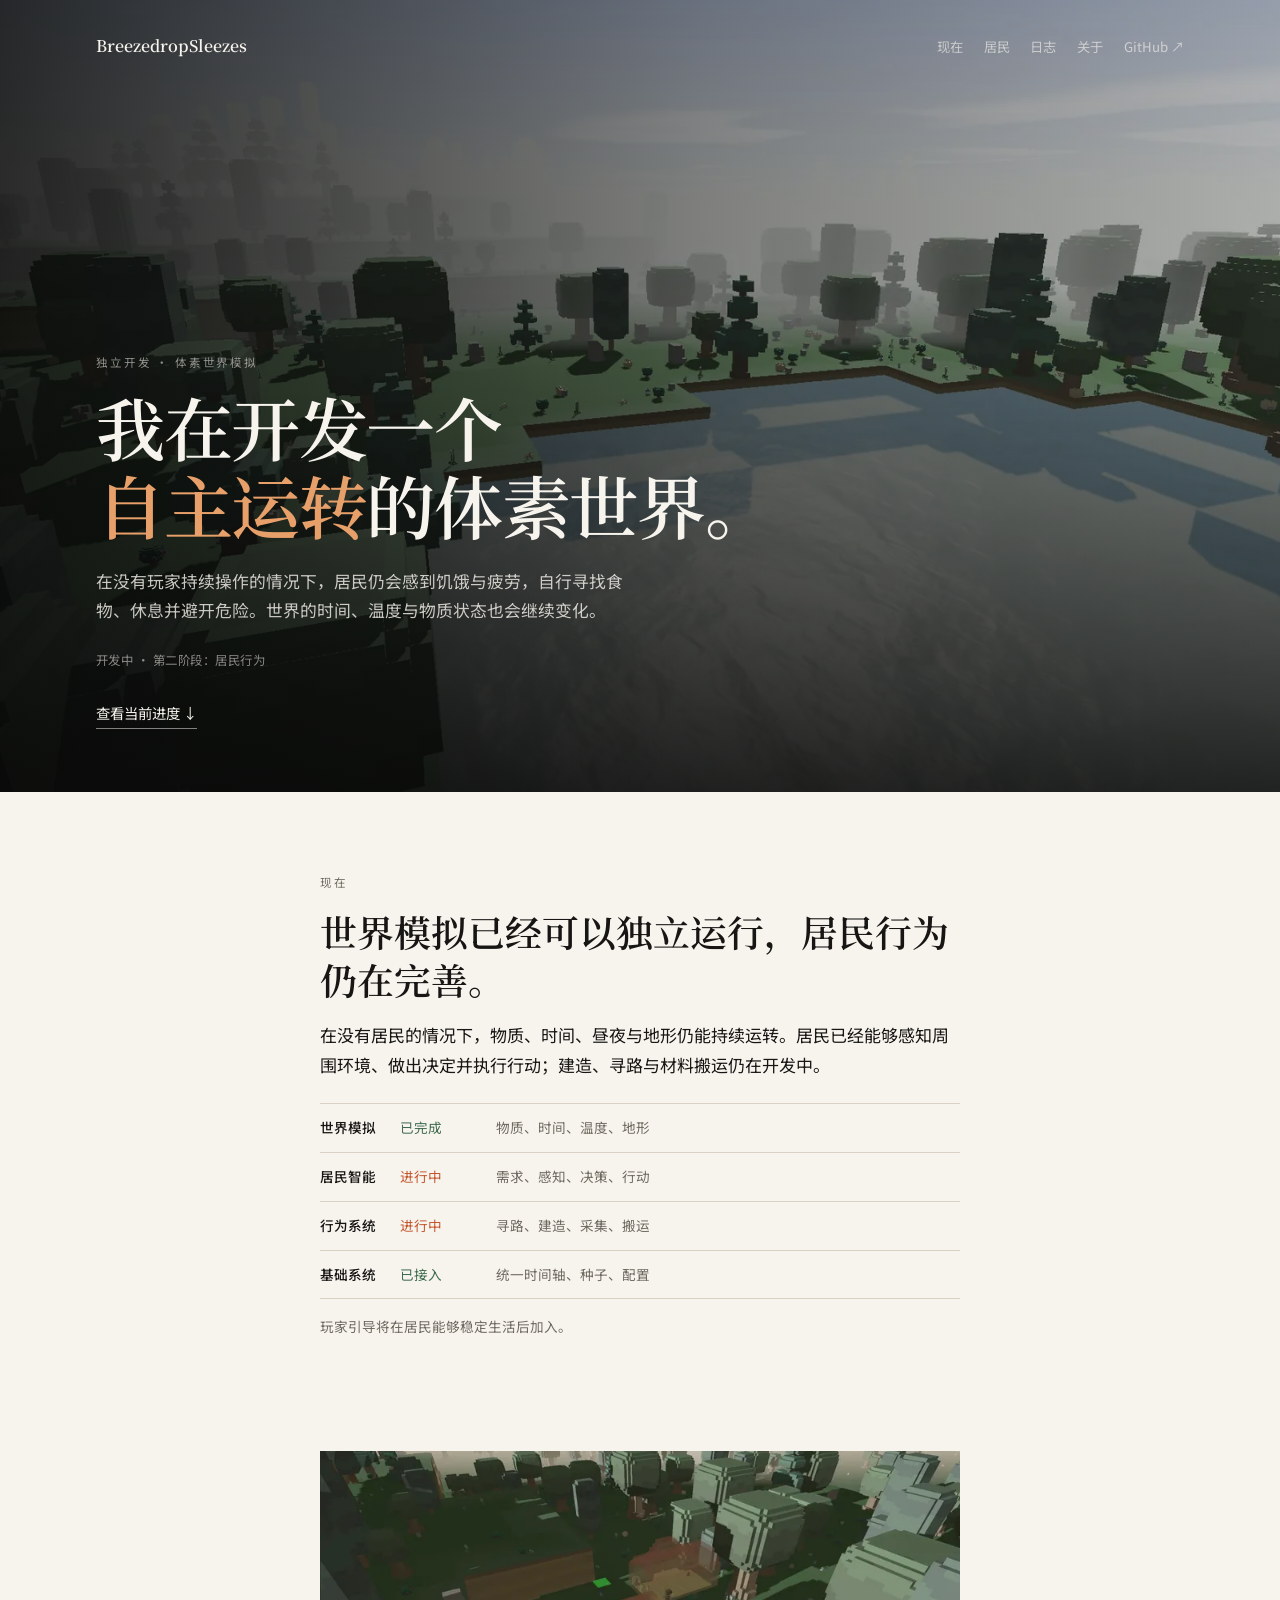
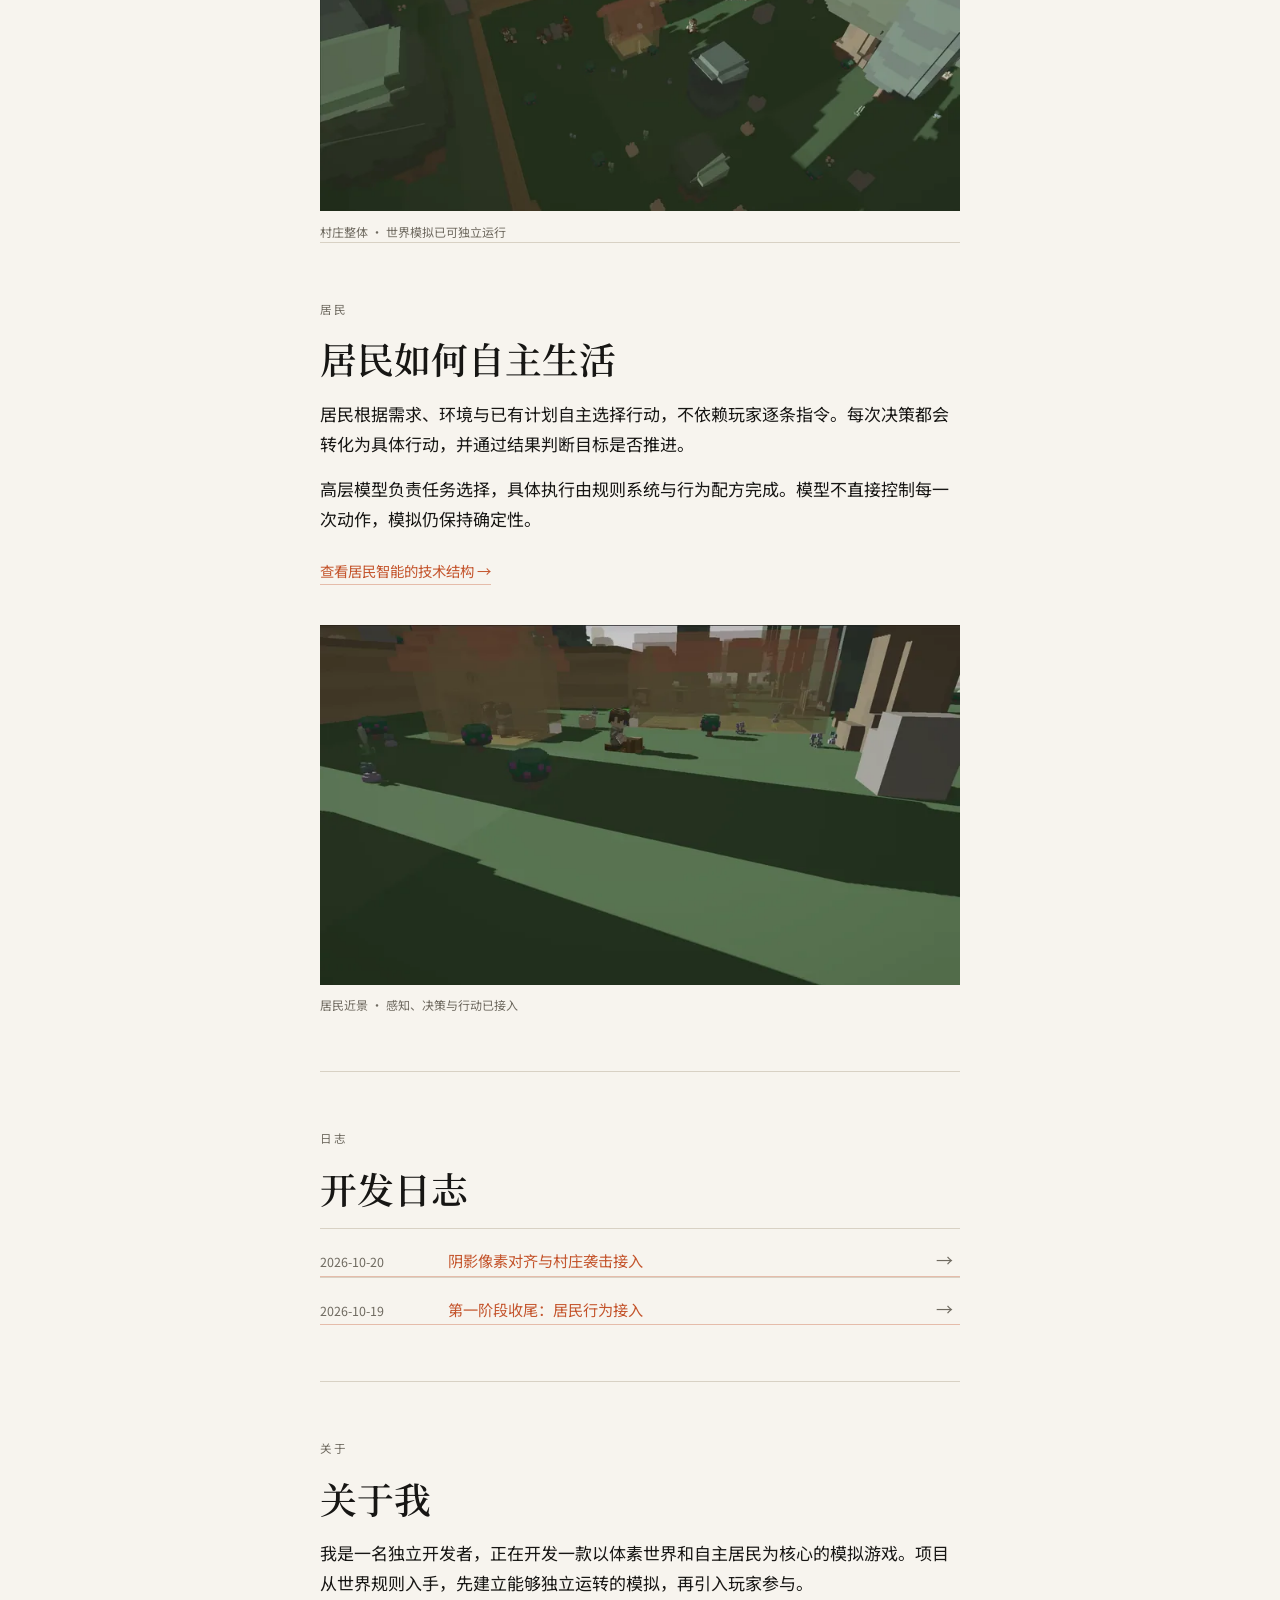
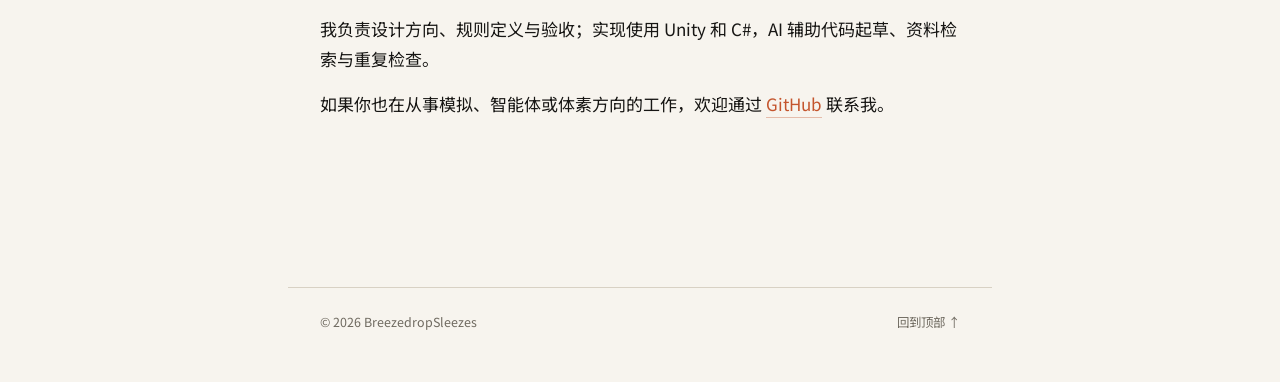
==== commit 600fee20: "docs(log): 重写 2026-10-20 开发日志" ====
--- a/index.html
+++ b/index.html
@@ -80,6 +80,11 @@
     <section class="section" id="notes">
       <p class="section-kicker">日志</p>
       <h2>开发日志</h2>
+      <a class="note-row" href="log/2026-10-20.html?v=1">
+        <span class="date">2026-10-20</span>
+        <span class="title">阴影像素对齐与村庄袭击接入</span>
+        <span class="arrow" aria-hidden="true">→</span>
+      </a>
       <a class="note-row" href="log/2026-10-19.html?v=3">
         <span class="date">2026-10-19</span>
         <span class="title">第一阶段收尾：居民行为接入</span>
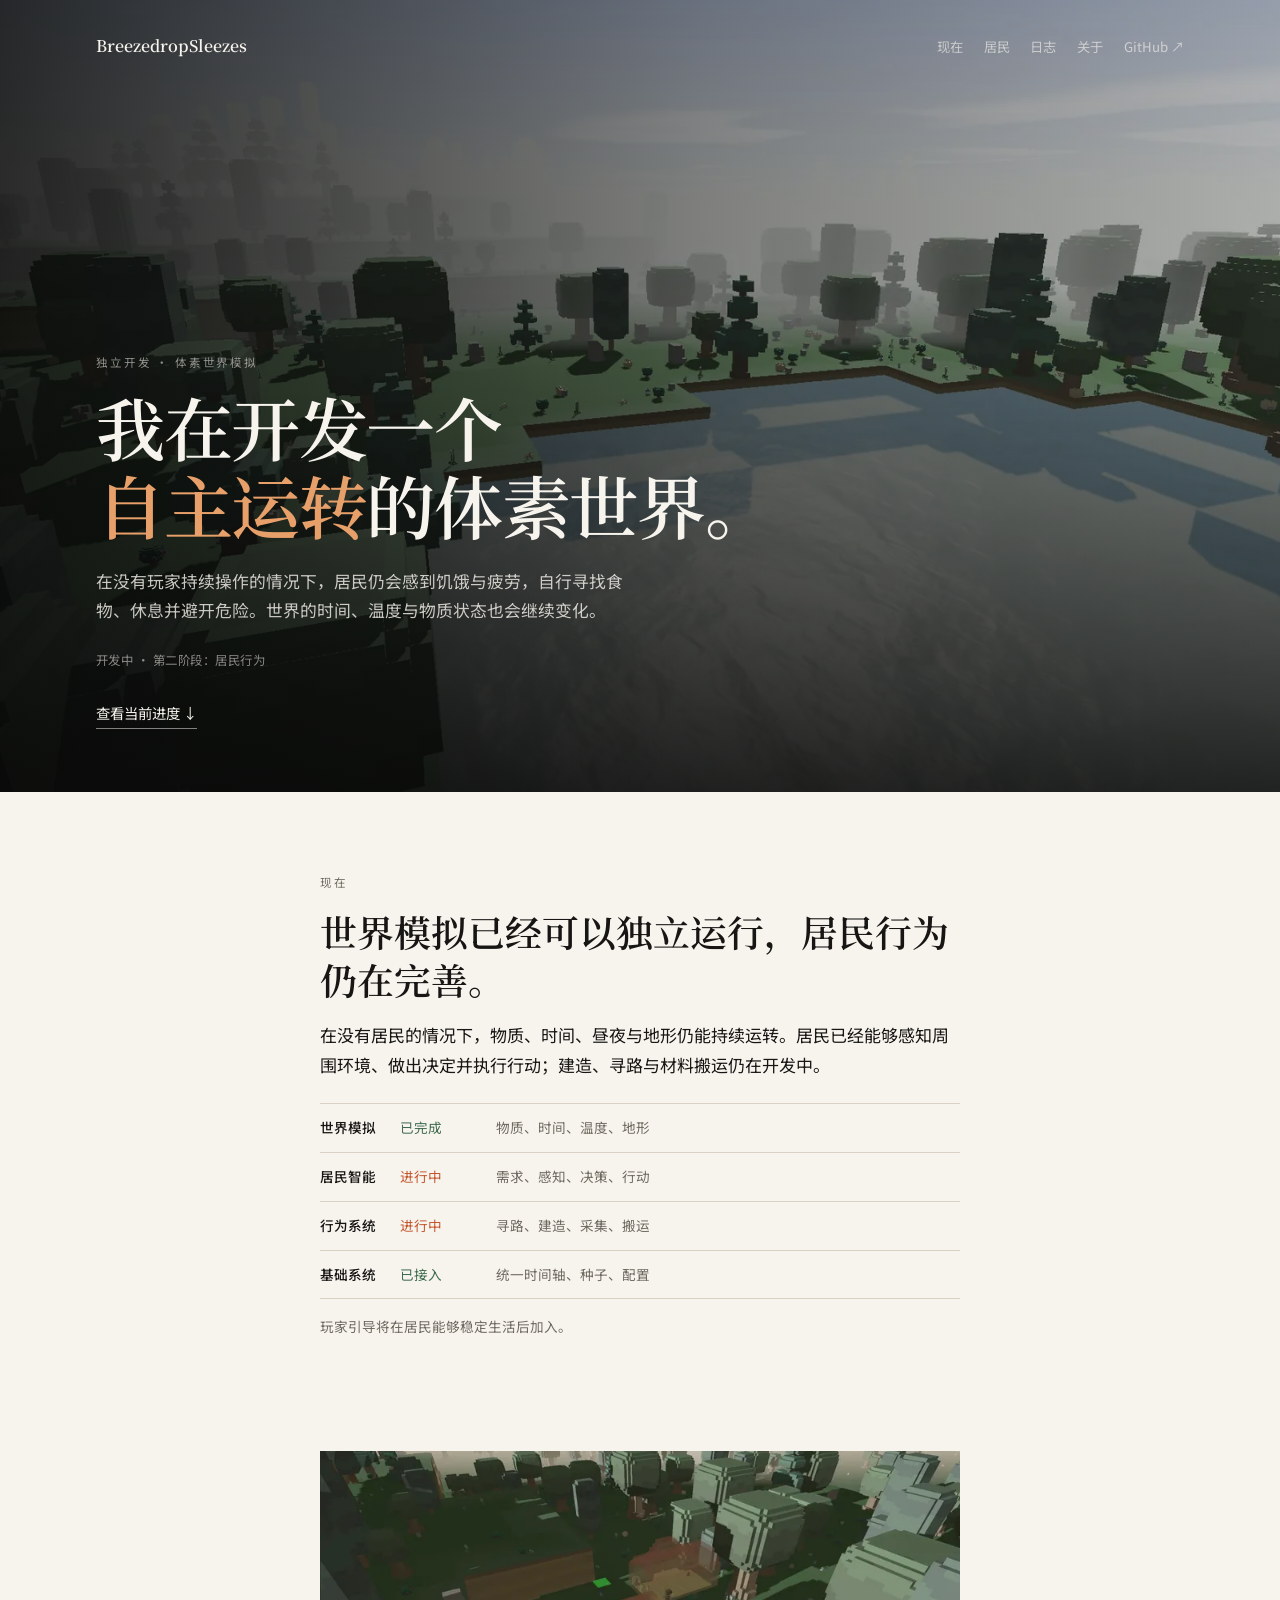
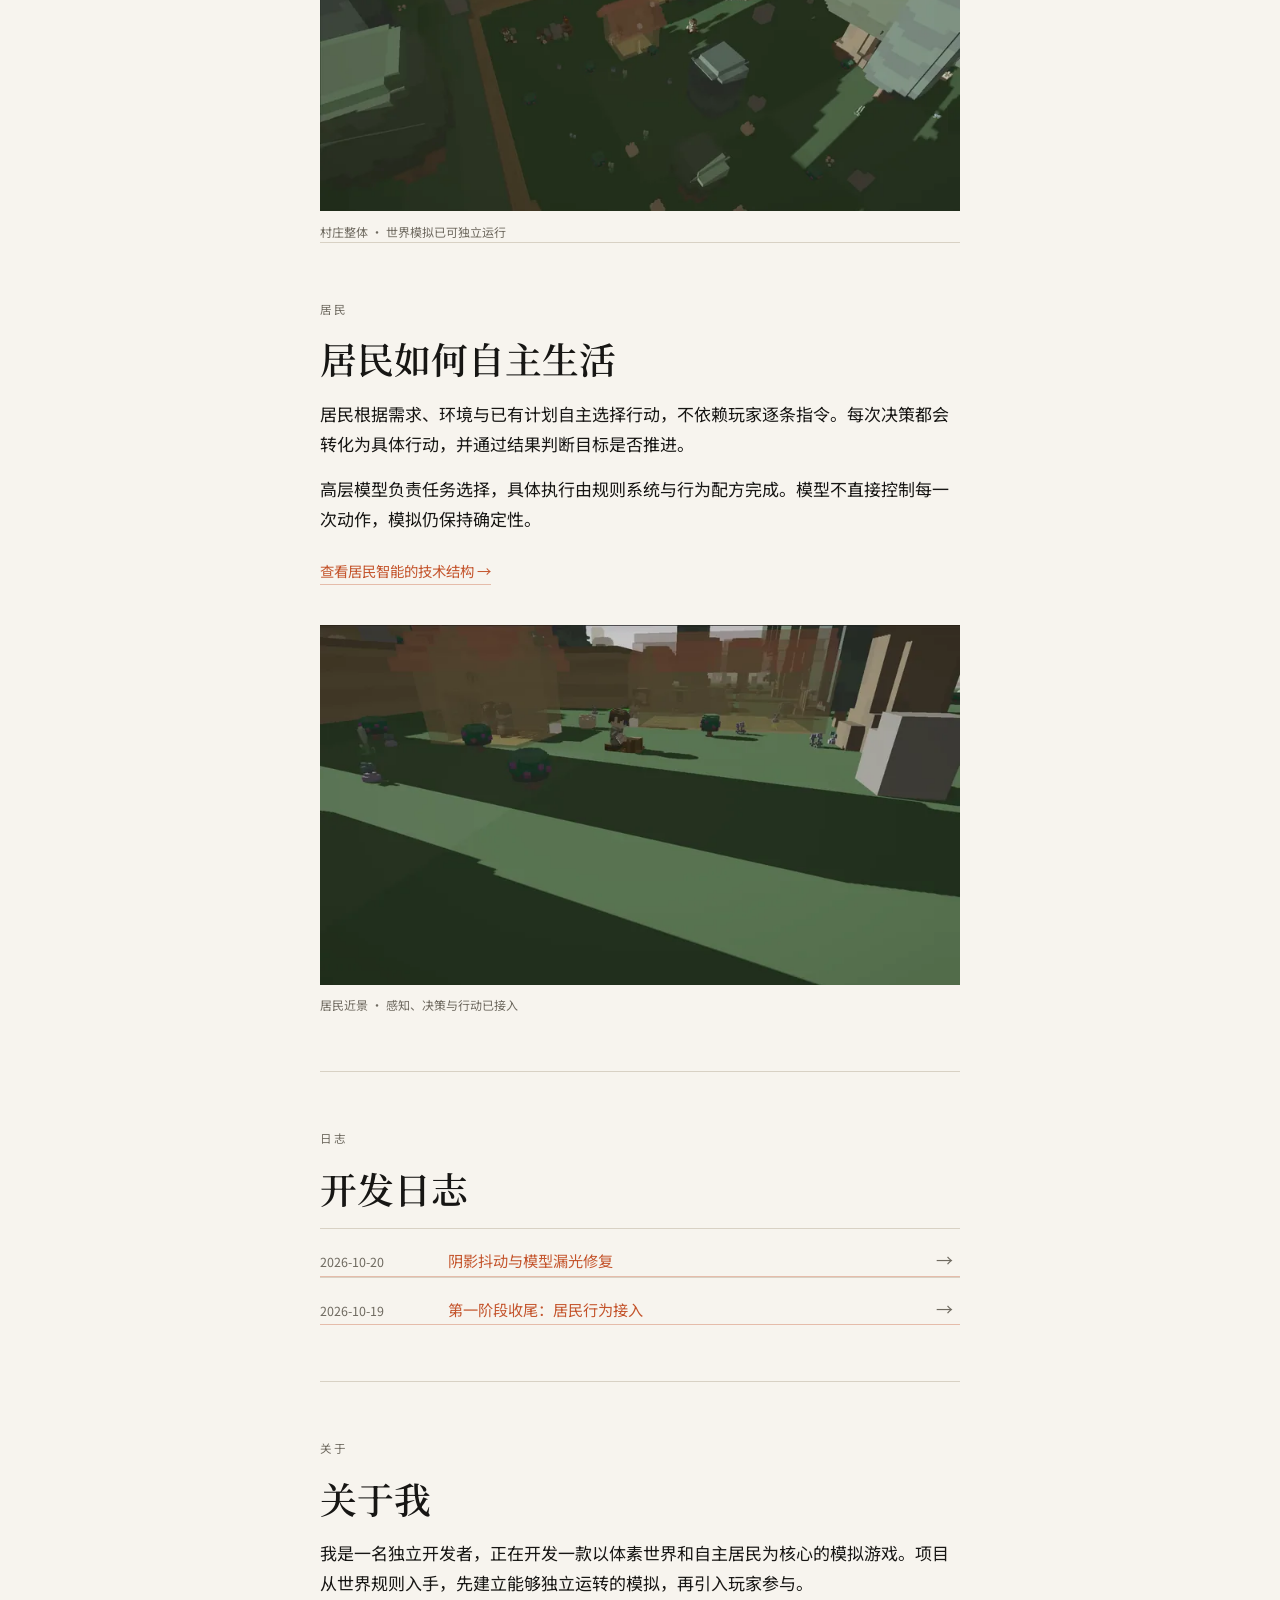
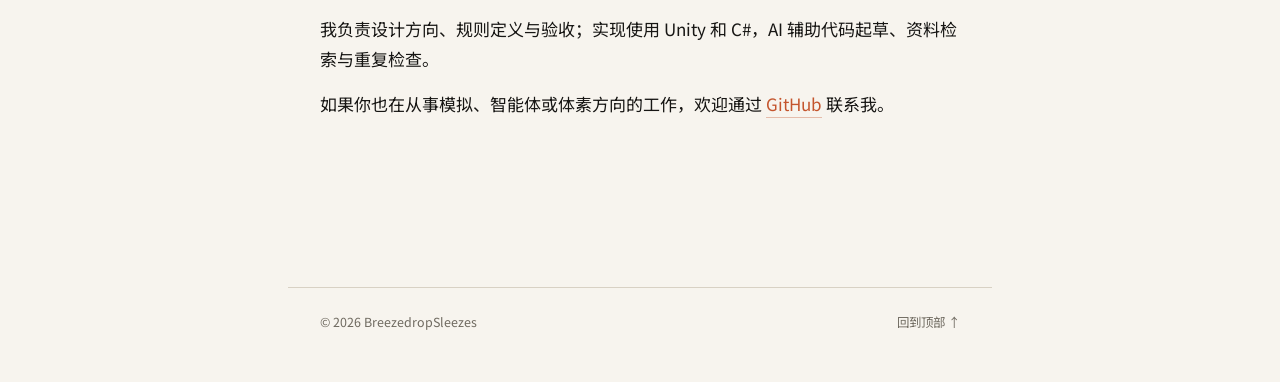
==== commit a84774e2: "docs(log): 收窄 2026-10-20 日志为阴影问题" ====
--- a/index.html
+++ b/index.html
@@ -6,7 +6,7 @@
   <meta name="theme-color" content="#141513">
   <title>BreezedropSleezes · 体素世界模拟</title>
   <meta name="description" content="独立开发者 BreezedropSleezes：正在开发一个没有玩家也会持续运转的体素世界。">
-  <link rel="stylesheet" href="site.css?v=5">
+  <link rel="stylesheet" href="site.css?v=6">
 </head>
 <body>
   <header class="hero" id="top">
@@ -80,9 +80,9 @@
     <section class="section" id="notes">
       <p class="section-kicker">日志</p>
       <h2>开发日志</h2>
-      <a class="note-row" href="log/2026-10-20.html?v=1">
+      <a class="note-row" href="log/2026-10-20.html?v=2">
         <span class="date">2026-10-20</span>
-        <span class="title">阴影像素对齐与村庄袭击接入</span>
+        <span class="title">阴影抖动与模型漏光修复</span>
         <span class="arrow" aria-hidden="true">→</span>
       </a>
       <a class="note-row" href="log/2026-10-19.html?v=3">
--- a/site.css
+++ b/site.css
@@ -636,3 +636,82 @@
   .agent-diagram { width: calc(100vw - 2.4rem); }
   .diagram-hint { display: block; }
 }
+
+.video-compare { margin: 2rem 0 0; }
+
+.video-pair {
+  display: grid;
+  grid-template-columns: repeat(2, minmax(0, 1fr));
+  gap: 0.75rem;
+}
+
+.video-item {
+  position: relative;
+  background: var(--dark);
+}
+
+.video-item video {
+  display: block;
+  width: 100%;
+  height: auto;
+  aspect-ratio: 16 / 9;
+  background: var(--dark);
+}
+
+.video-label {
+  position: absolute;
+  top: 0.5rem;
+  left: 0.5rem;
+  z-index: 1;
+  padding: 0.2rem 0.5rem;
+  background: rgba(20, 21, 19, 0.8);
+  color: #f7f4ee;
+  font-size: 0.72rem;
+}
+
+.video-note {
+  margin: 0.45rem 0 0;
+  color: var(--muted);
+  font-size: 0.72rem;
+  line-height: 1.5;
+}
+
+.video-tools {
+  display: flex;
+  flex-wrap: wrap;
+  align-items: center;
+  gap: 0.6rem 1rem;
+  margin-top: 0.8rem;
+}
+
+.video-sync {
+  padding: 0.35rem 0.7rem;
+  border: 1px solid var(--line);
+  background: transparent;
+  color: var(--ink);
+  font: inherit;
+  font-size: 0.78rem;
+  cursor: pointer;
+}
+
+.video-sync:hover { border-color: var(--ink); }
+
+.video-sync:focus-visible {
+  outline: 2px solid var(--accent);
+  outline-offset: 3px;
+}
+
+.video-tools span {
+  color: var(--muted);
+  font-size: 0.72rem;
+}
+
+.video-compare figcaption {
+  margin-top: 0.6rem;
+  color: var(--muted);
+  font-size: 0.75rem;
+}
+
+@media (max-width: 700px) {
+  .video-pair { grid-template-columns: 1fr; }
+}
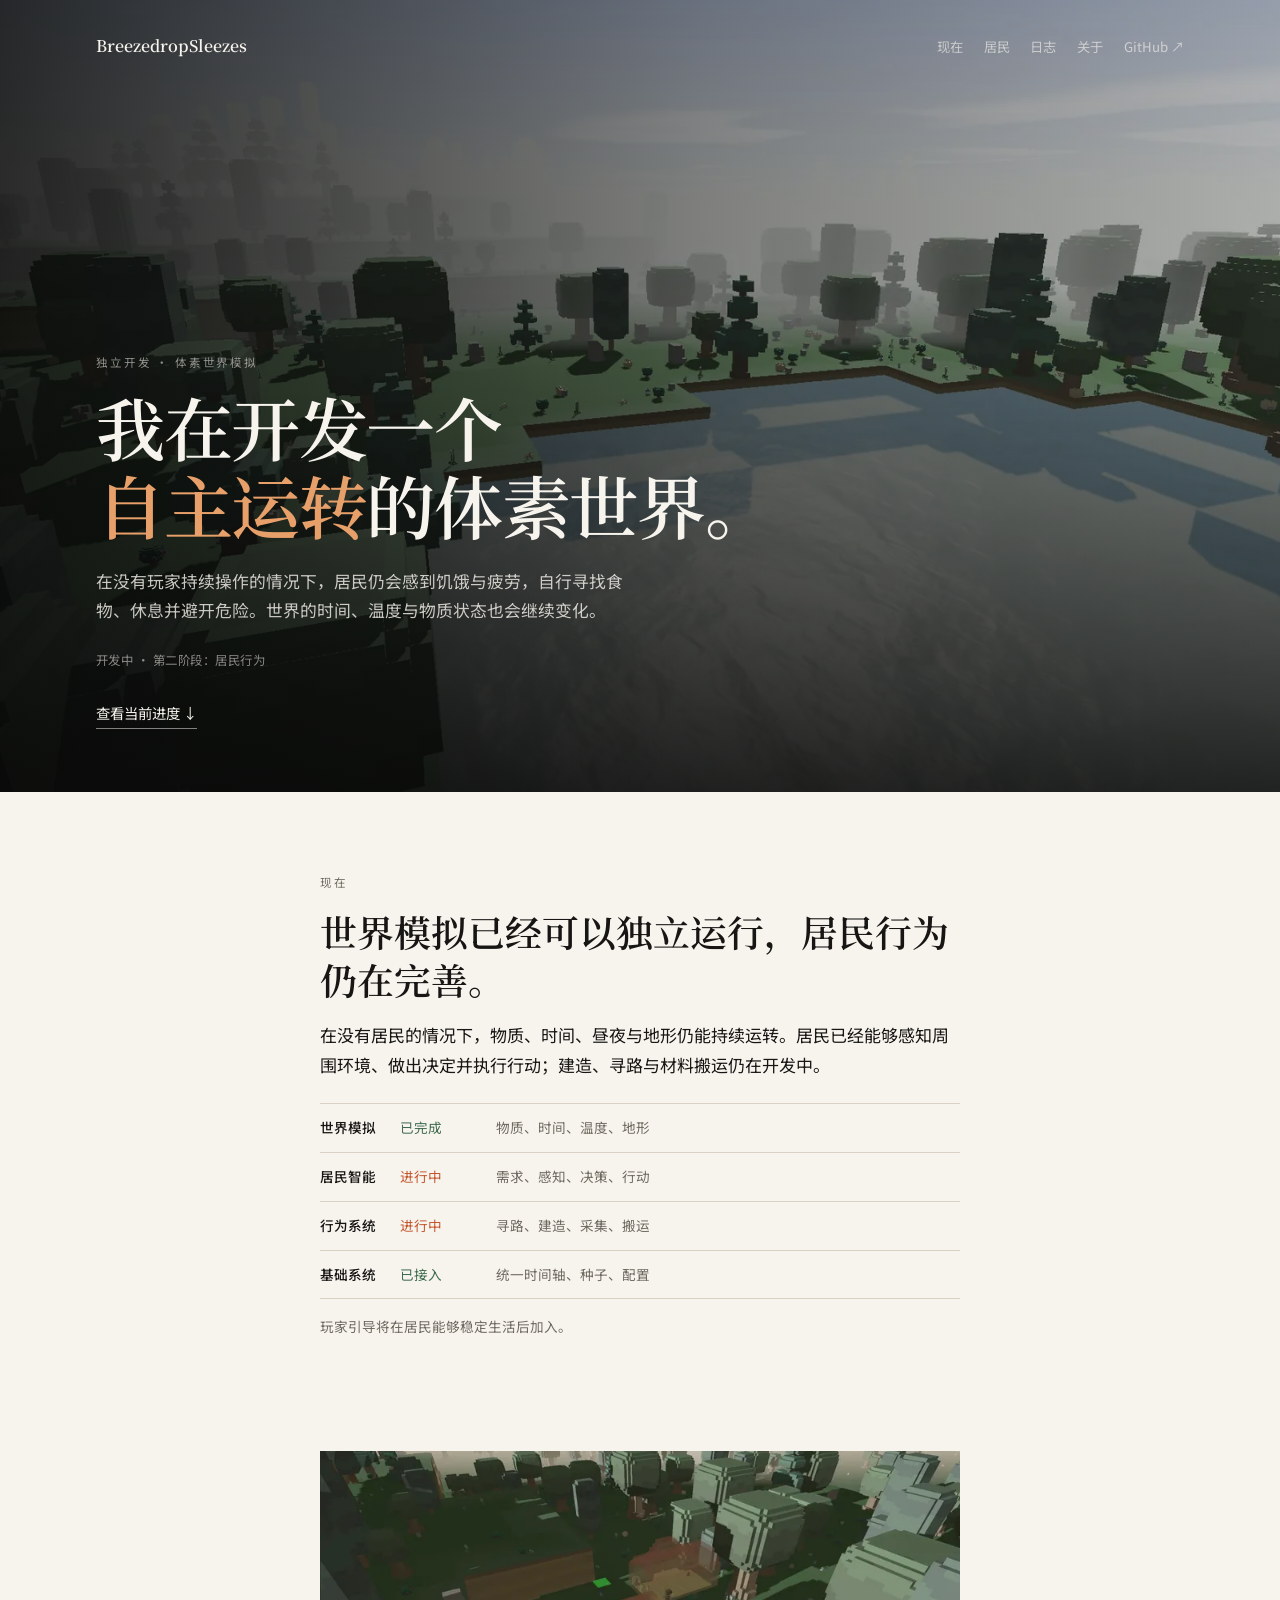
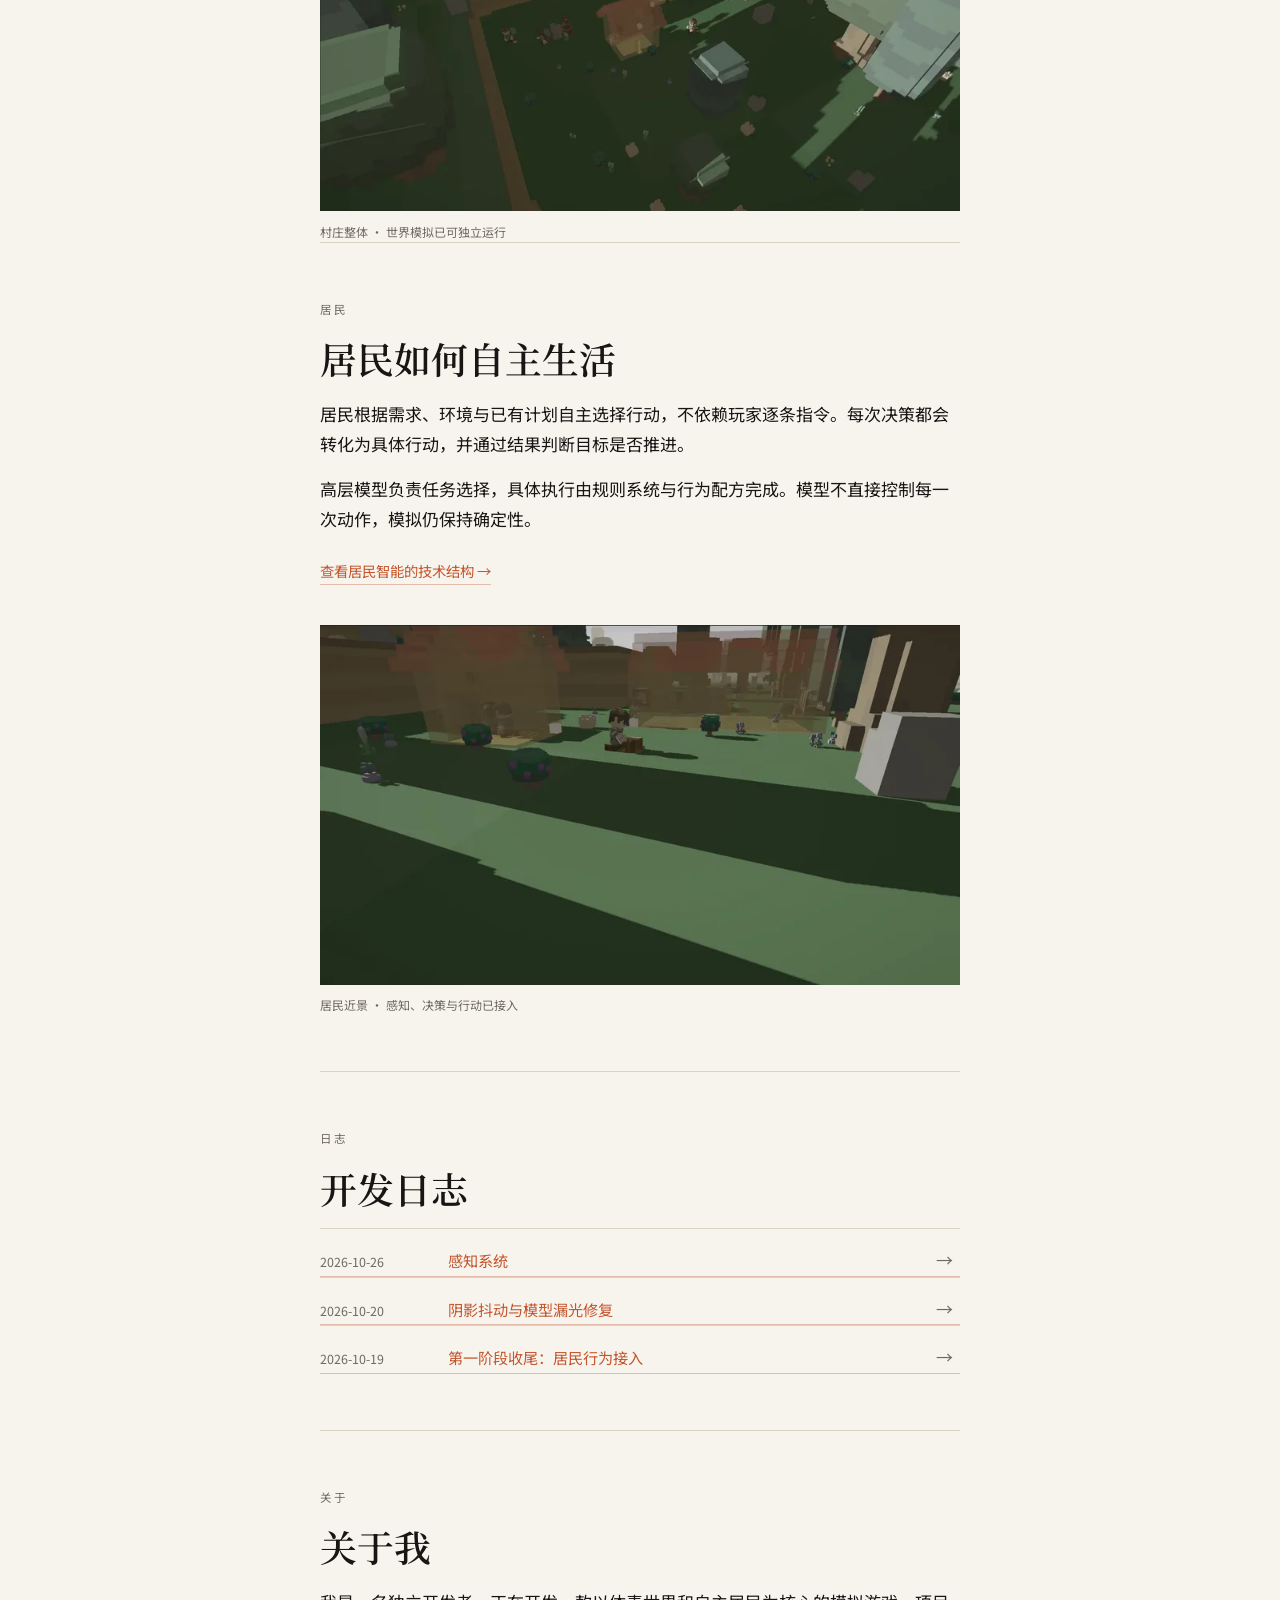
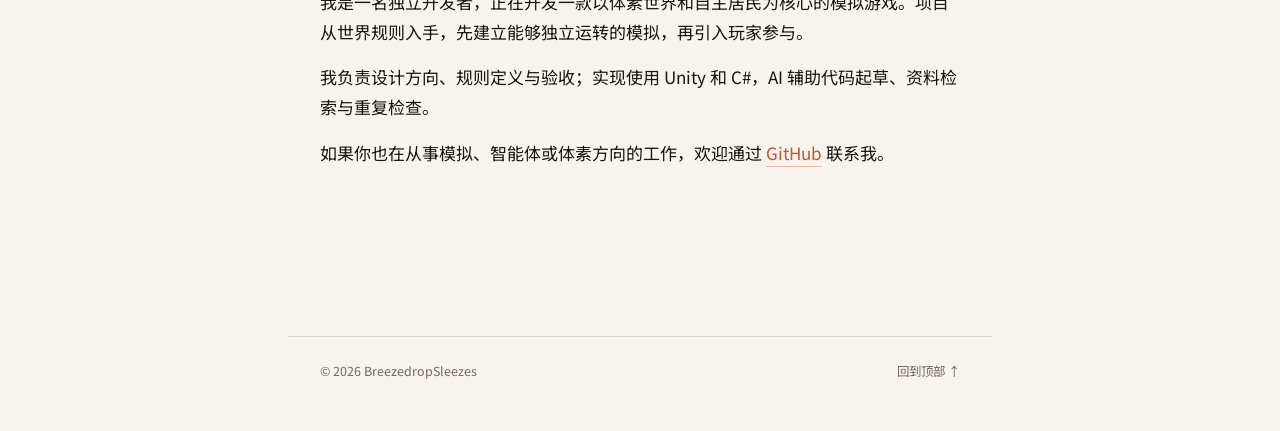
==== commit c27a3365: "docs(log): 发布 2026-10-26 感知系统 Co-authored-by: Cursor <cursoragent@cursor.com>" ====
--- a/index.html
+++ b/index.html
@@ -80,6 +80,11 @@
     <section class="section" id="notes">
       <p class="section-kicker">日志</p>
       <h2>开发日志</h2>
+      <a class="note-row" href="log/2026-10-26.html">
+        <span class="date">2026-10-26</span>
+        <span class="title">感知系统</span>
+        <span class="arrow" aria-hidden="true">→</span>
+      </a>
       <a class="note-row" href="log/2026-10-20.html?v=2">
         <span class="date">2026-10-20</span>
         <span class="title">阴影抖动与模型漏光修复</span>
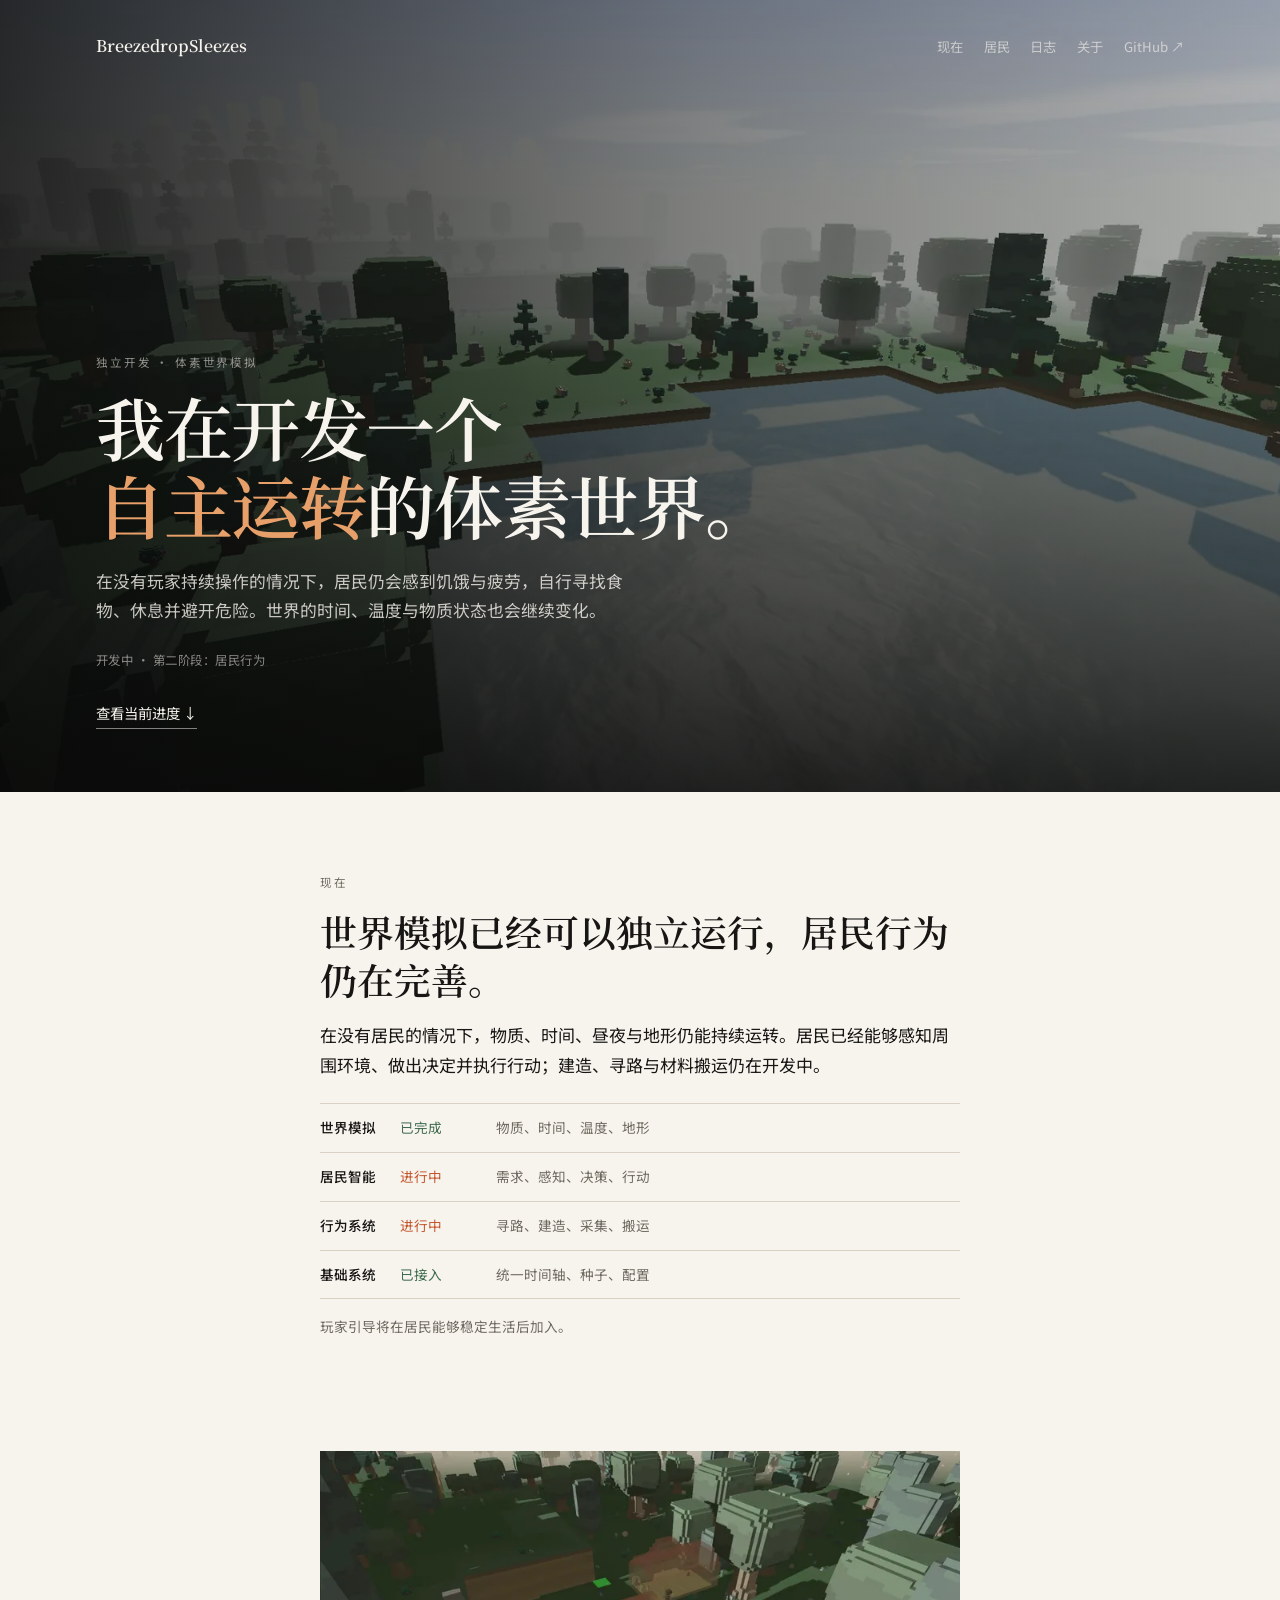
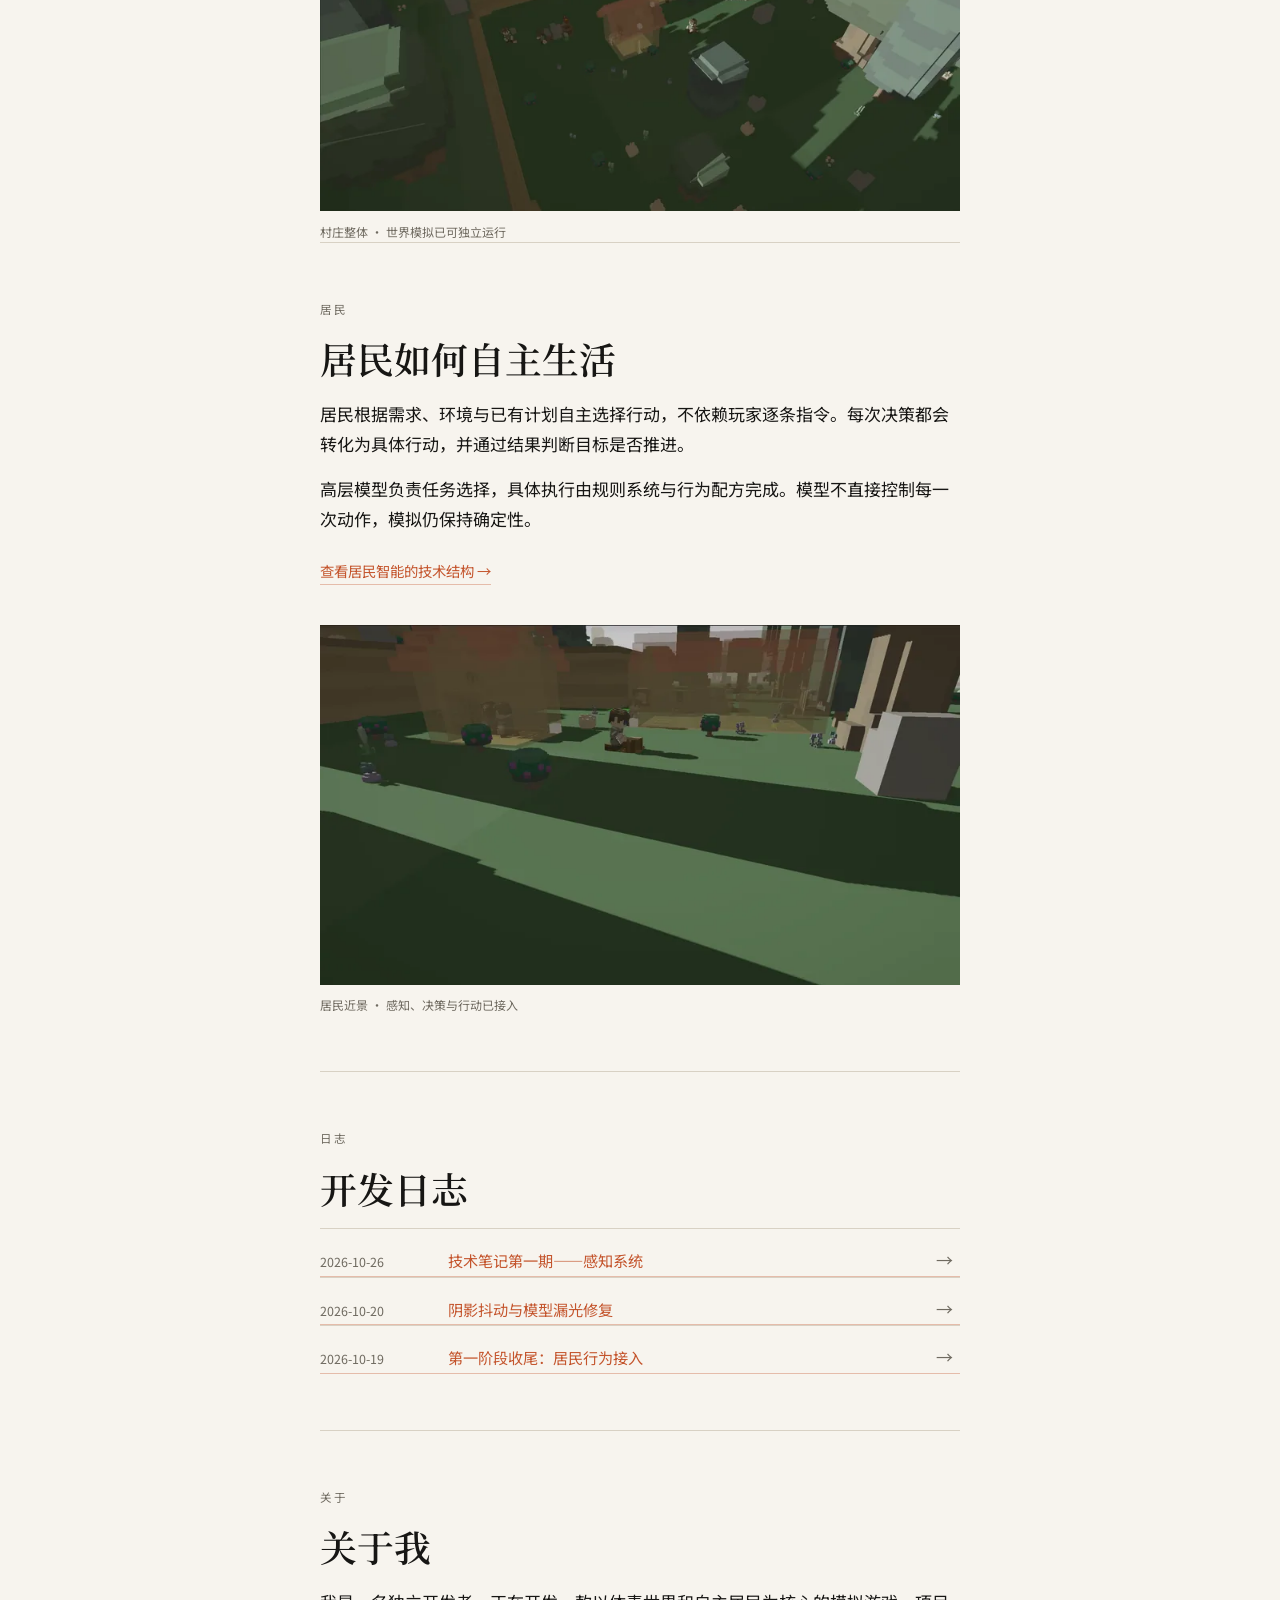
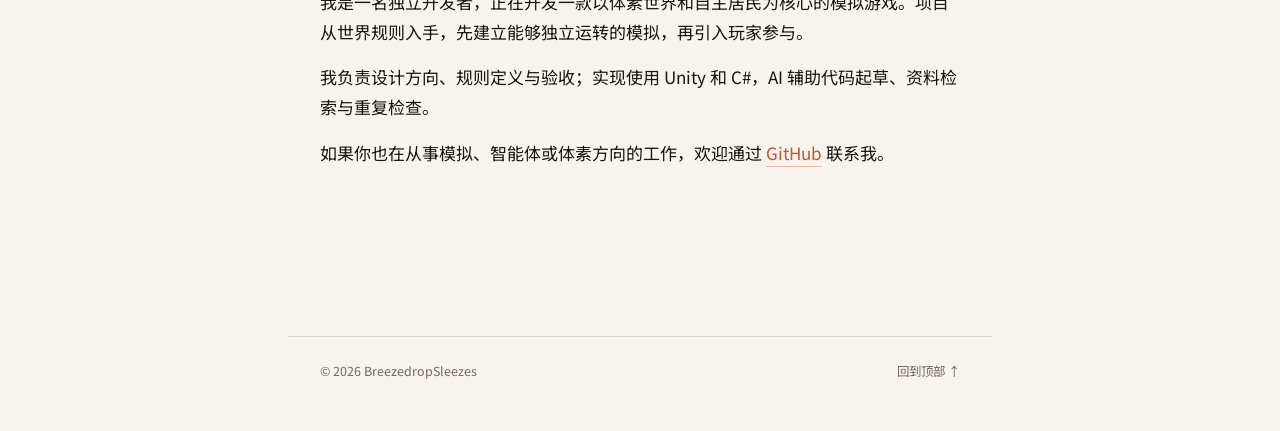
==== commit b1702055: "docs(log): 感知系统日志改回原文 Co-authored-by: Cursor <cursoragent@cursor.com>" ====
--- a/index.html
+++ b/index.html
@@ -82,7 +82,7 @@
       <h2>开发日志</h2>
       <a class="note-row" href="log/2026-10-26.html">
         <span class="date">2026-10-26</span>
-        <span class="title">感知系统</span>
+        <span class="title">技术笔记第一期——感知系统</span>
         <span class="arrow" aria-hidden="true">→</span>
       </a>
       <a class="note-row" href="log/2026-10-20.html?v=2">
--- a/site.css
+++ b/site.css
@@ -401,6 +401,37 @@
 .article p,
 .resident-page p { margin: 0 0 1rem; }
 
+.article h3 {
+  margin: 1.4rem 0 0.55rem;
+  font-family: var(--serif);
+  font-size: 1.08rem;
+  font-weight: 600;
+}
+
+.article ul {
+  margin: 0 0 1rem;
+  padding-left: 1.2rem;
+}
+
+.article li { margin: 0 0 0.55rem; }
+
+.article pre {
+  margin: 0 0 1.2rem;
+  padding: 0.9rem 1rem;
+  overflow-x: auto;
+  border: 1px solid var(--line);
+  background: #fff;
+  font-size: 0.82rem;
+  line-height: 1.55;
+}
+
+.article code {
+  font-family: ui-monospace, "Cascadia Code", Consolas, monospace;
+  font-size: 0.86em;
+}
+
+.article pre code { font-size: 0.82rem; }
+
 .article-footer {
   display: flex;
   justify-content: space-between;
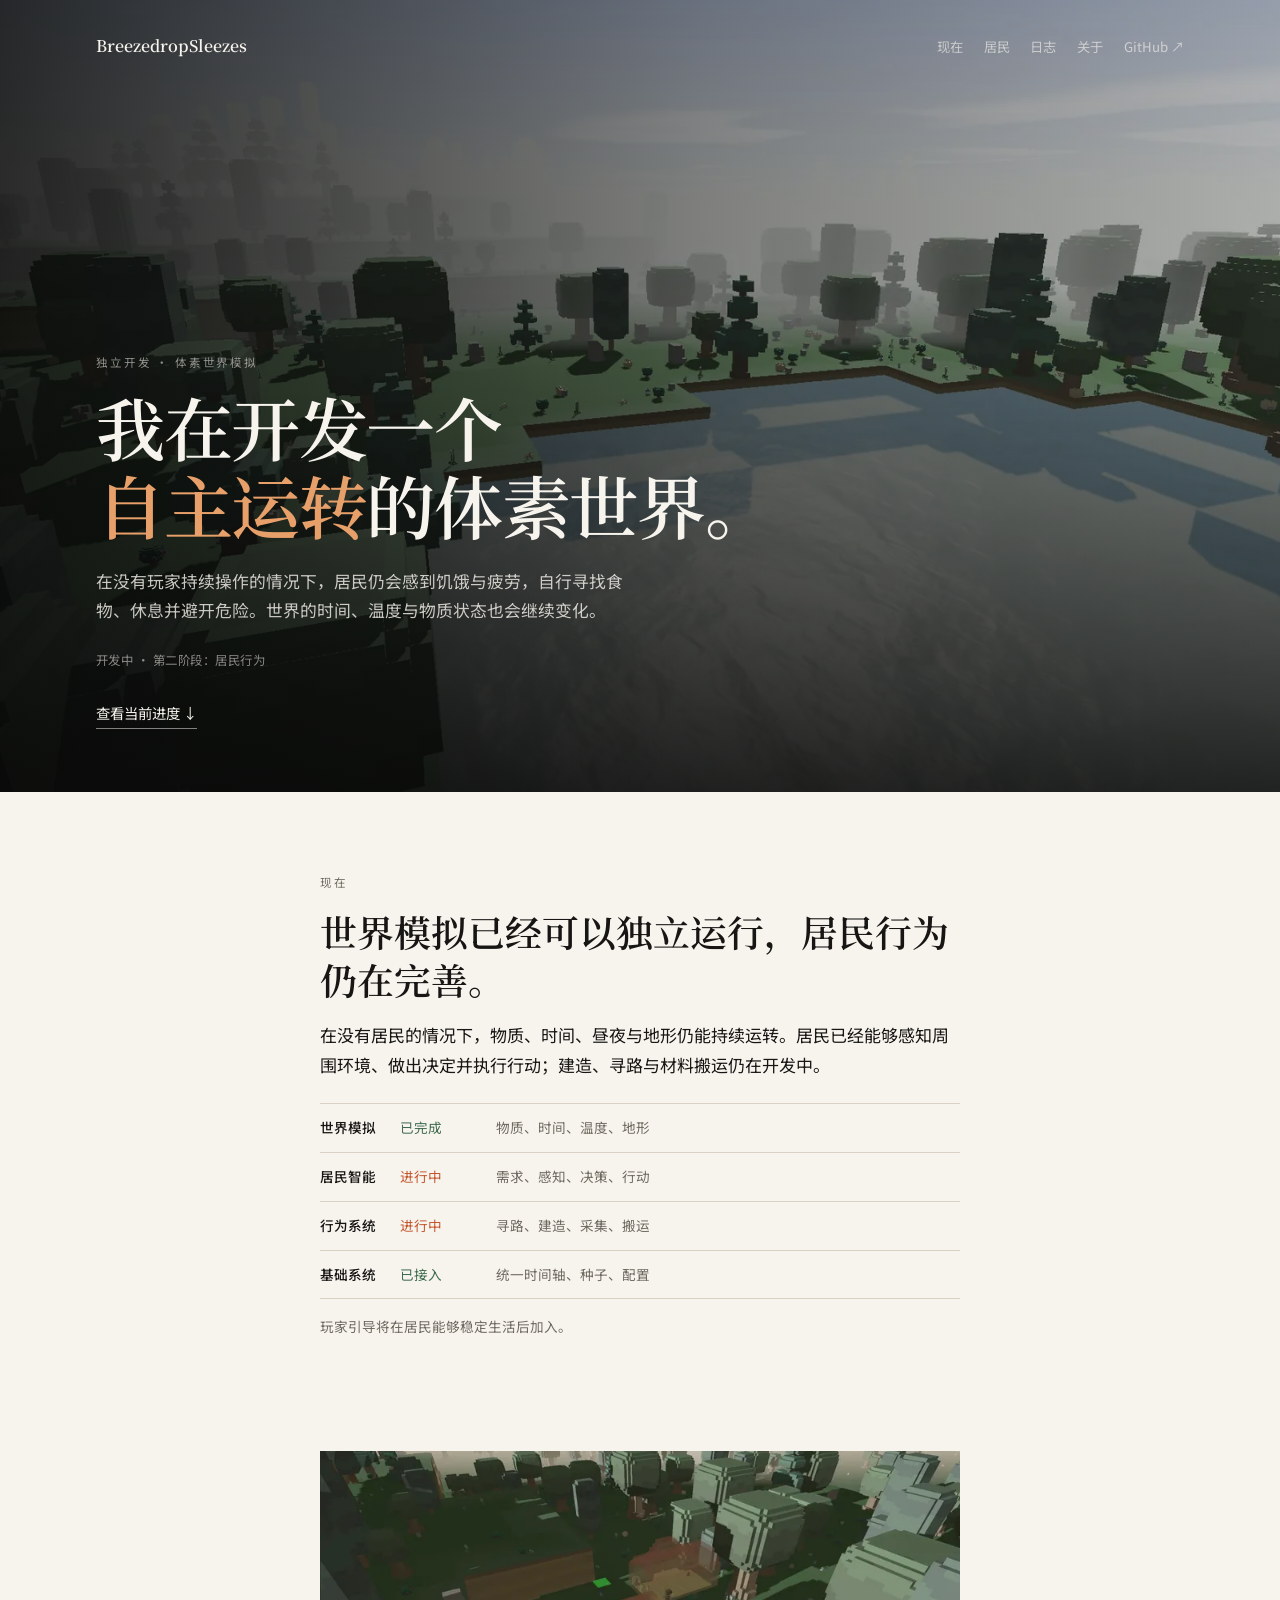
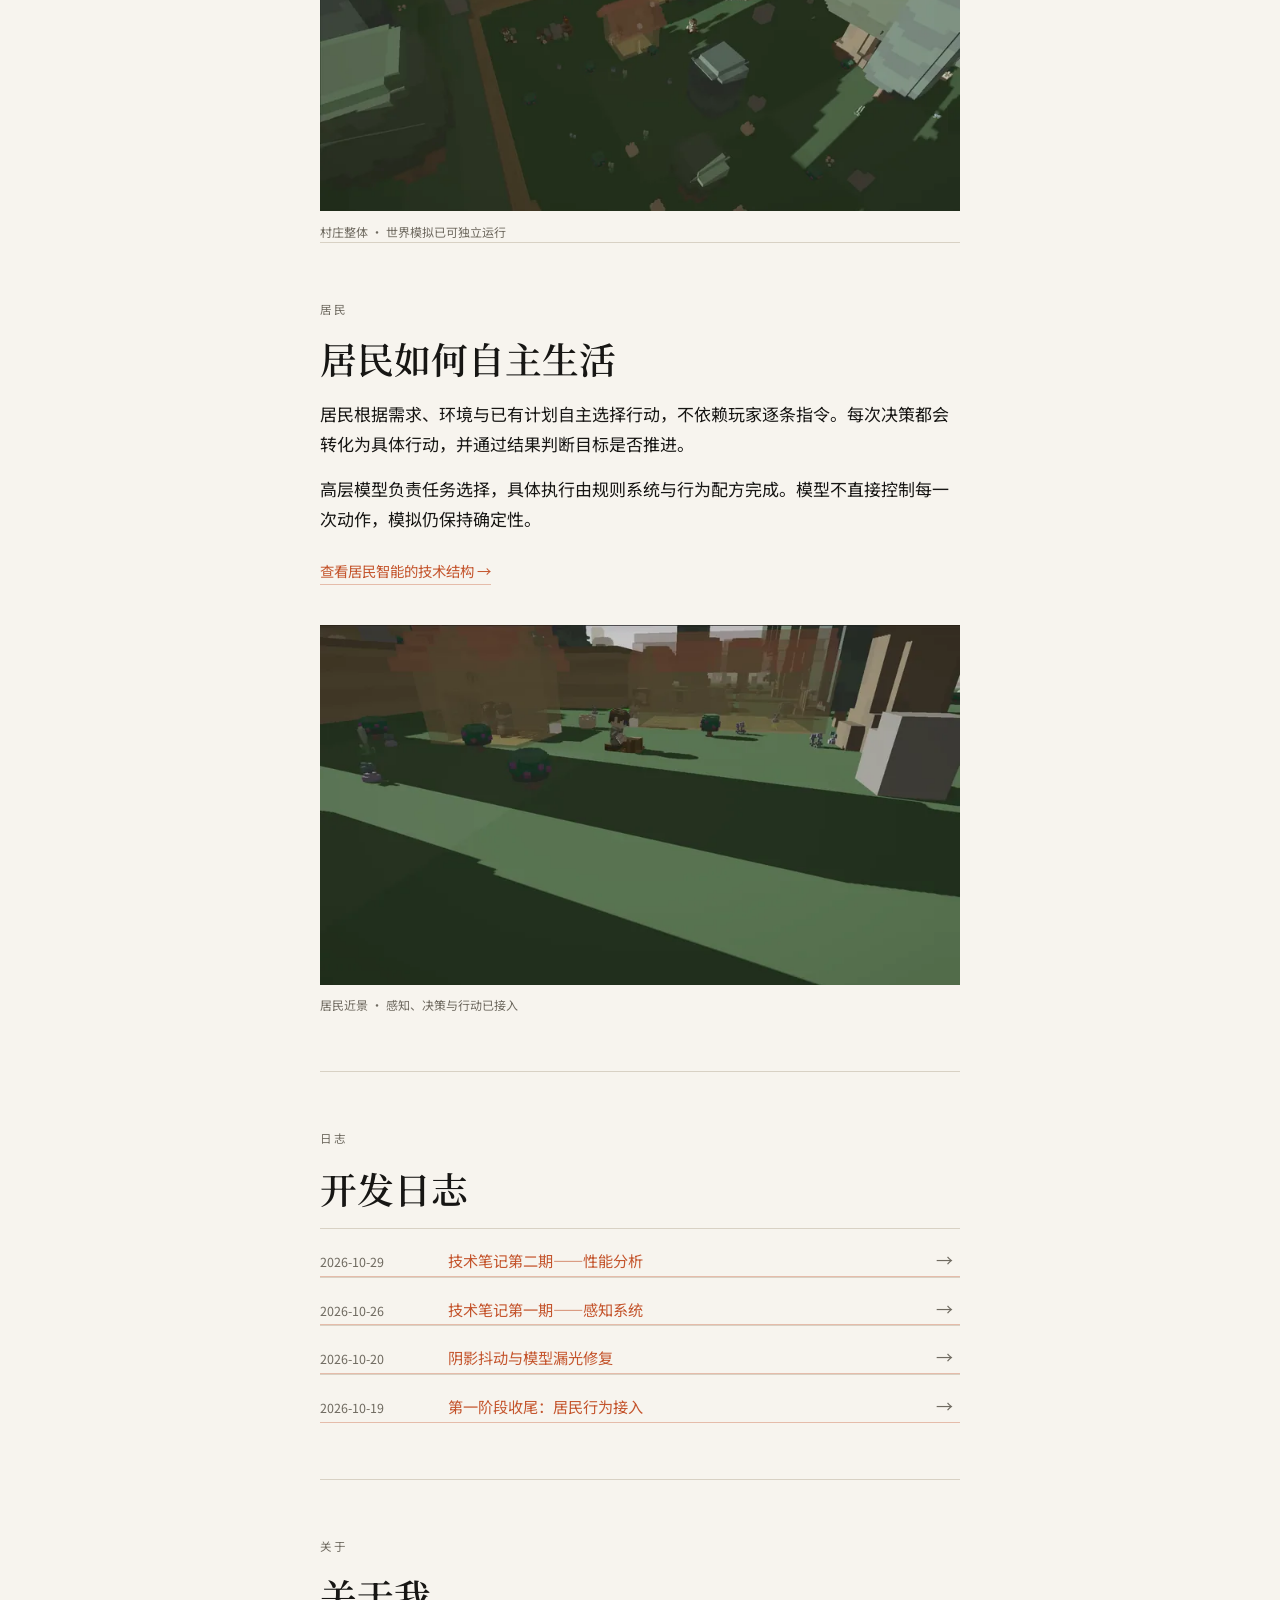
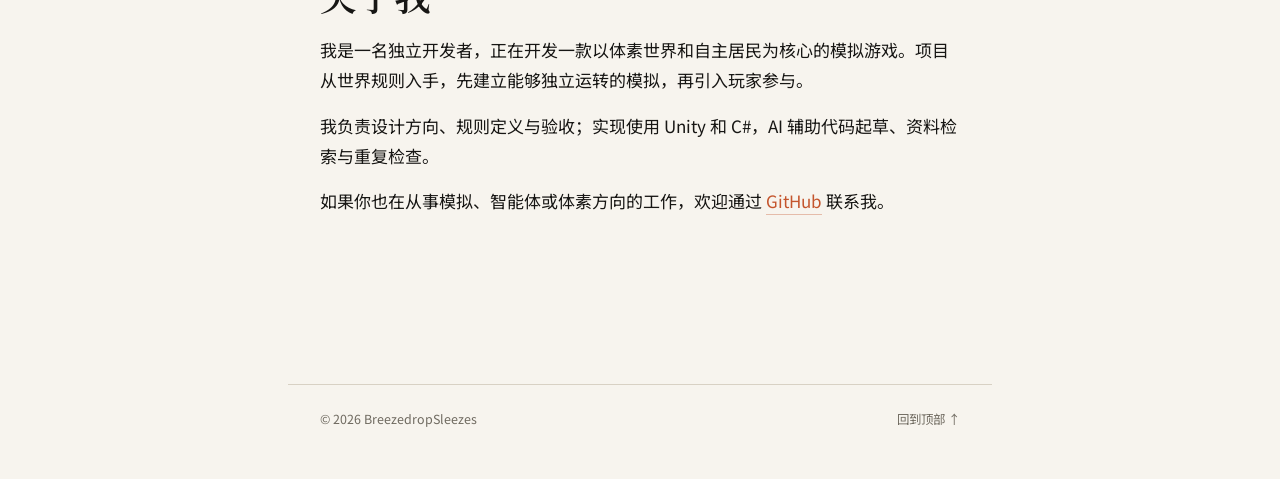
==== commit 8f4934e3: "docs(log): 发表技术笔记第二期——性能分析 Co-authored-by: Cursor <cursoragent@cursor.com>" ====
--- a/index.html
+++ b/index.html
@@ -80,6 +80,11 @@
     <section class="section" id="notes">
       <p class="section-kicker">日志</p>
       <h2>开发日志</h2>
+      <a class="note-row" href="log/2026-10-29.html">
+        <span class="date">2026-10-29</span>
+        <span class="title">技术笔记第二期——性能分析</span>
+        <span class="arrow" aria-hidden="true">→</span>
+      </a>
       <a class="note-row" href="log/2026-10-26.html">
         <span class="date">2026-10-26</span>
         <span class="title">技术笔记第一期——感知系统</span>
--- a/site.css
+++ b/site.css
@@ -432,6 +432,51 @@
 
 .article pre code { font-size: 0.82rem; }
 
+.article table {
+  width: 100%;
+  margin: 0.4rem 0 1.2rem;
+  border-collapse: collapse;
+  font-size: 0.8rem;
+  line-height: 1.5;
+}
+
+.article th,
+.article td {
+  padding: 0.45rem 0.5rem 0.45rem 0;
+  border-bottom: 1px solid var(--line);
+  text-align: left;
+  vertical-align: top;
+}
+
+.article th { font-weight: 600; }
+
+.article .table-wrap {
+  overflow-x: auto;
+  margin: 0 0 1.2rem;
+}
+
+.article .table-wrap table { margin: 0; }
+
+.note-shot {
+  width: min(960px, calc(100vw - 4rem));
+  margin: 1.2rem 0 1.35rem 50%;
+  transform: translateX(-50%);
+}
+
+.note-shot img {
+  display: block;
+  width: 100%;
+  height: auto;
+  border: 1px solid var(--line);
+  background: #1b1b1b;
+}
+
+.note-shot figcaption {
+  margin-top: 0.4rem;
+  color: var(--muted);
+  font-size: 0.75rem;
+}
+
 .article-footer {
   display: flex;
   justify-content: space-between;
